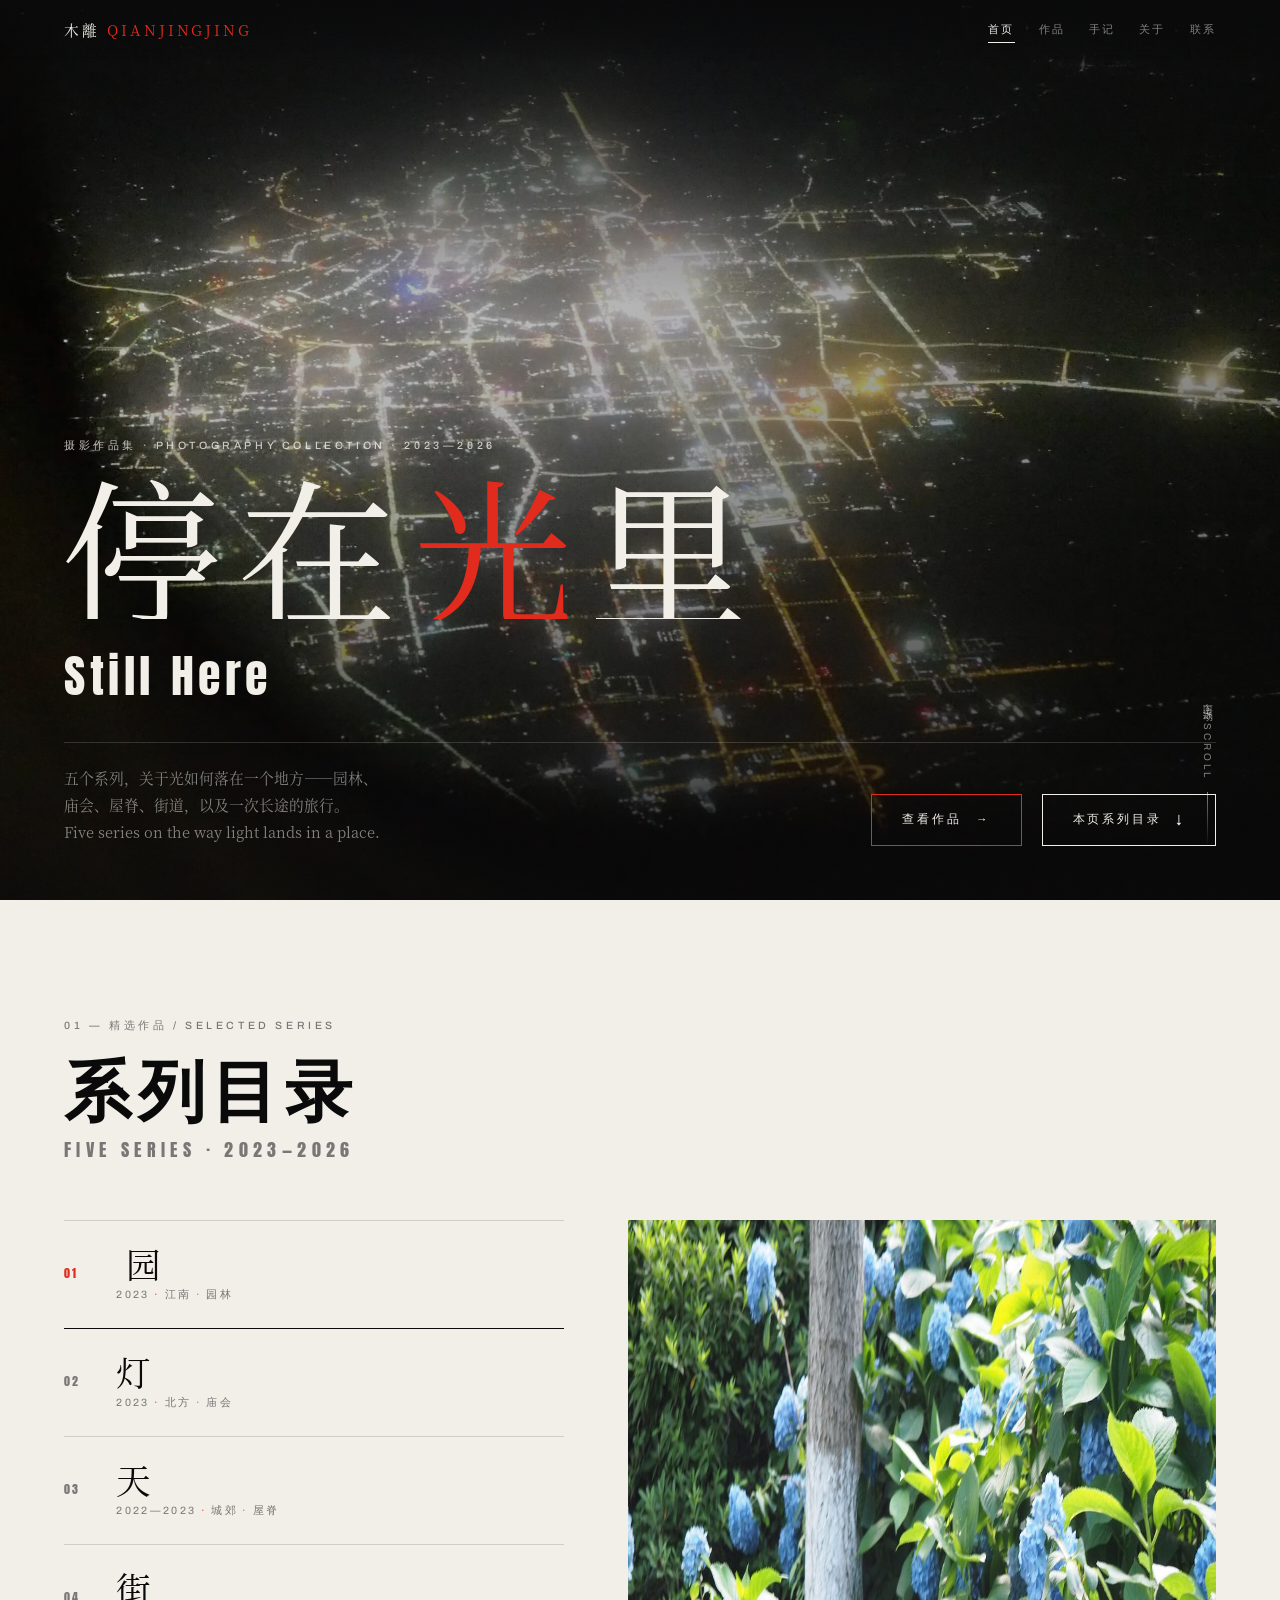
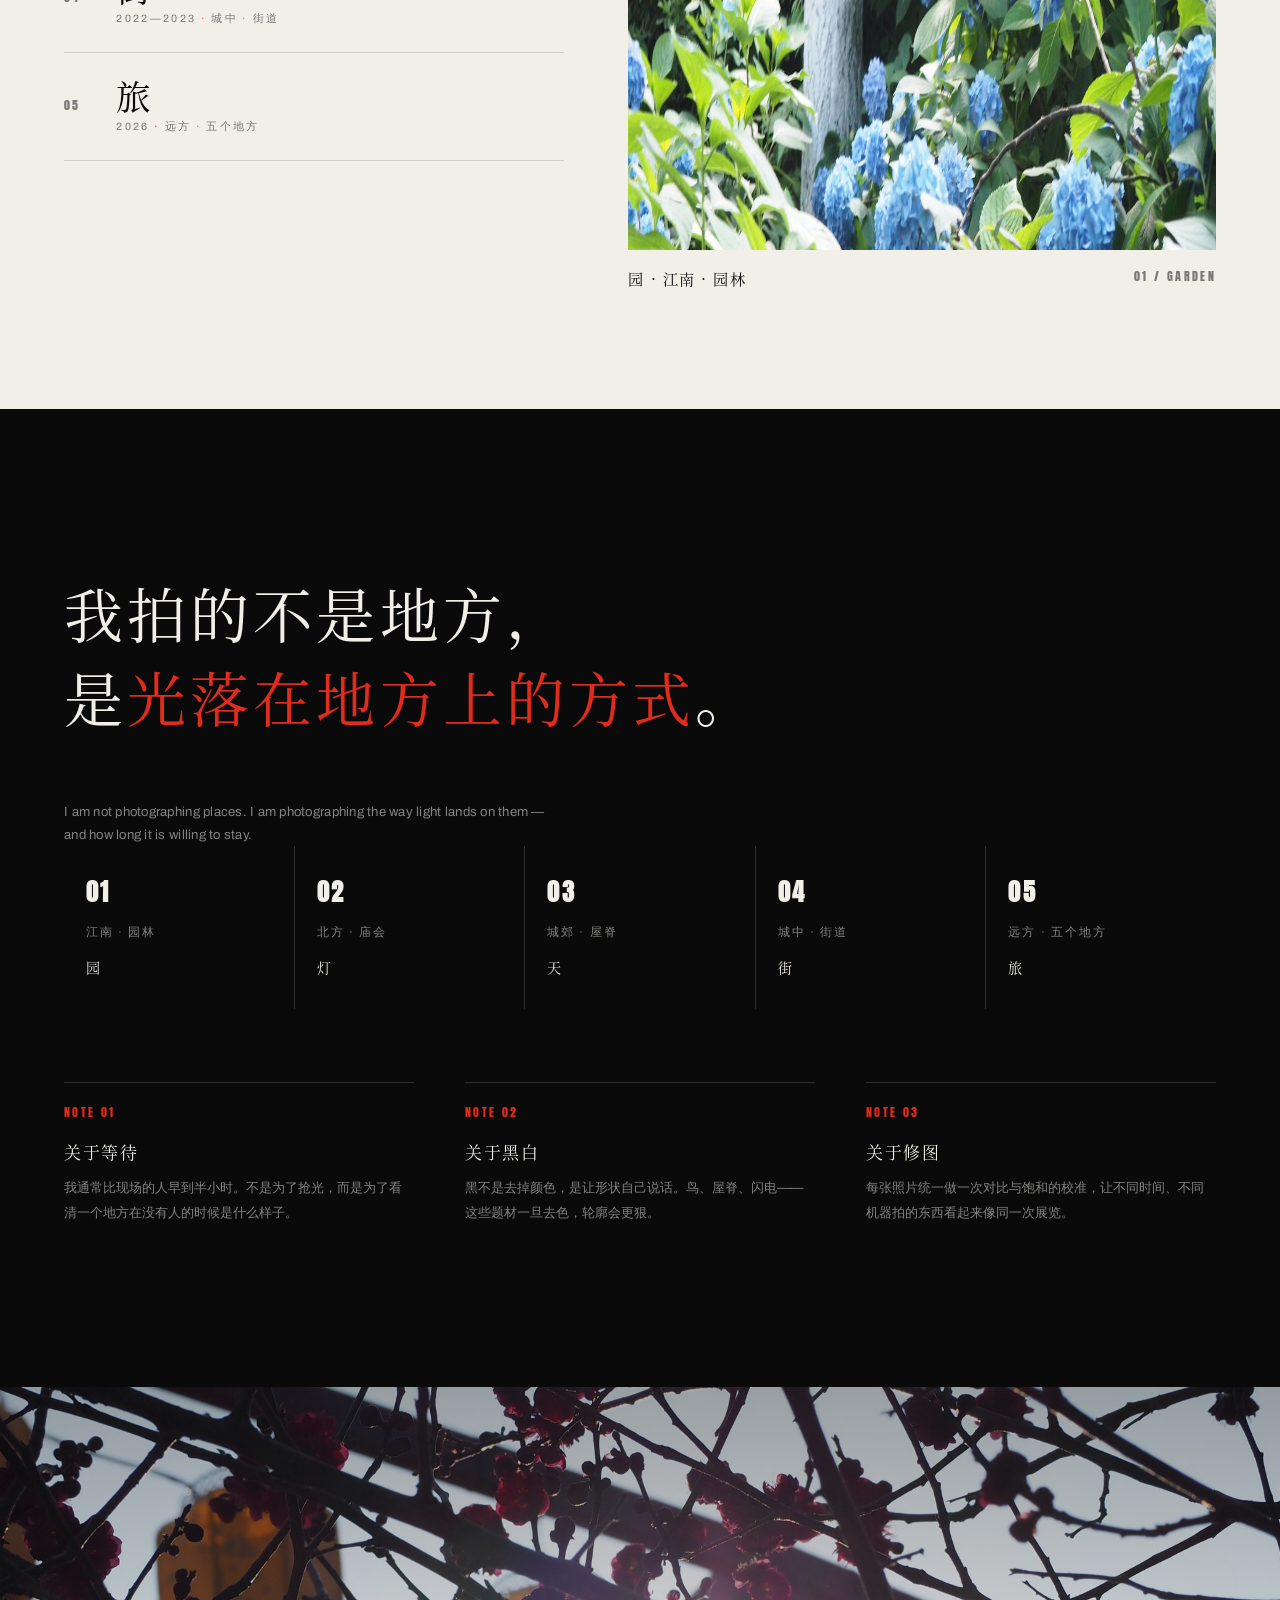
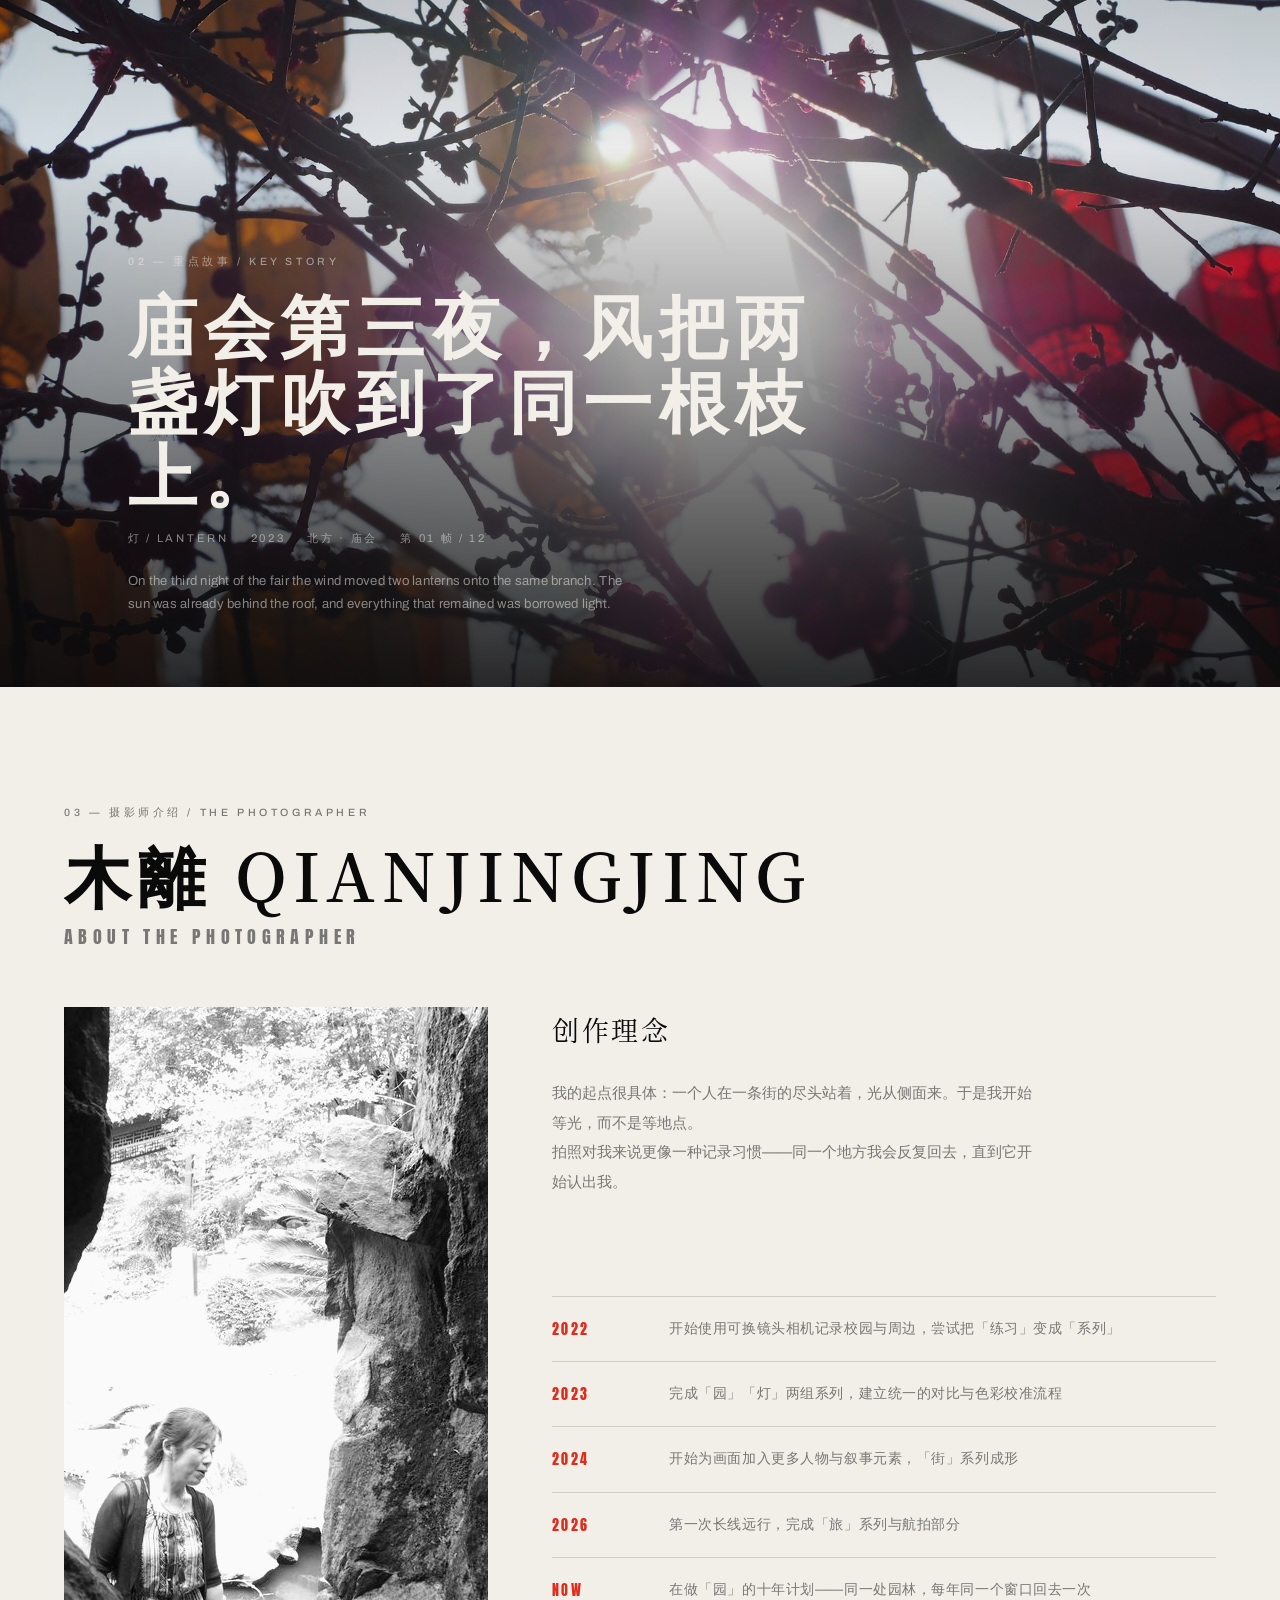
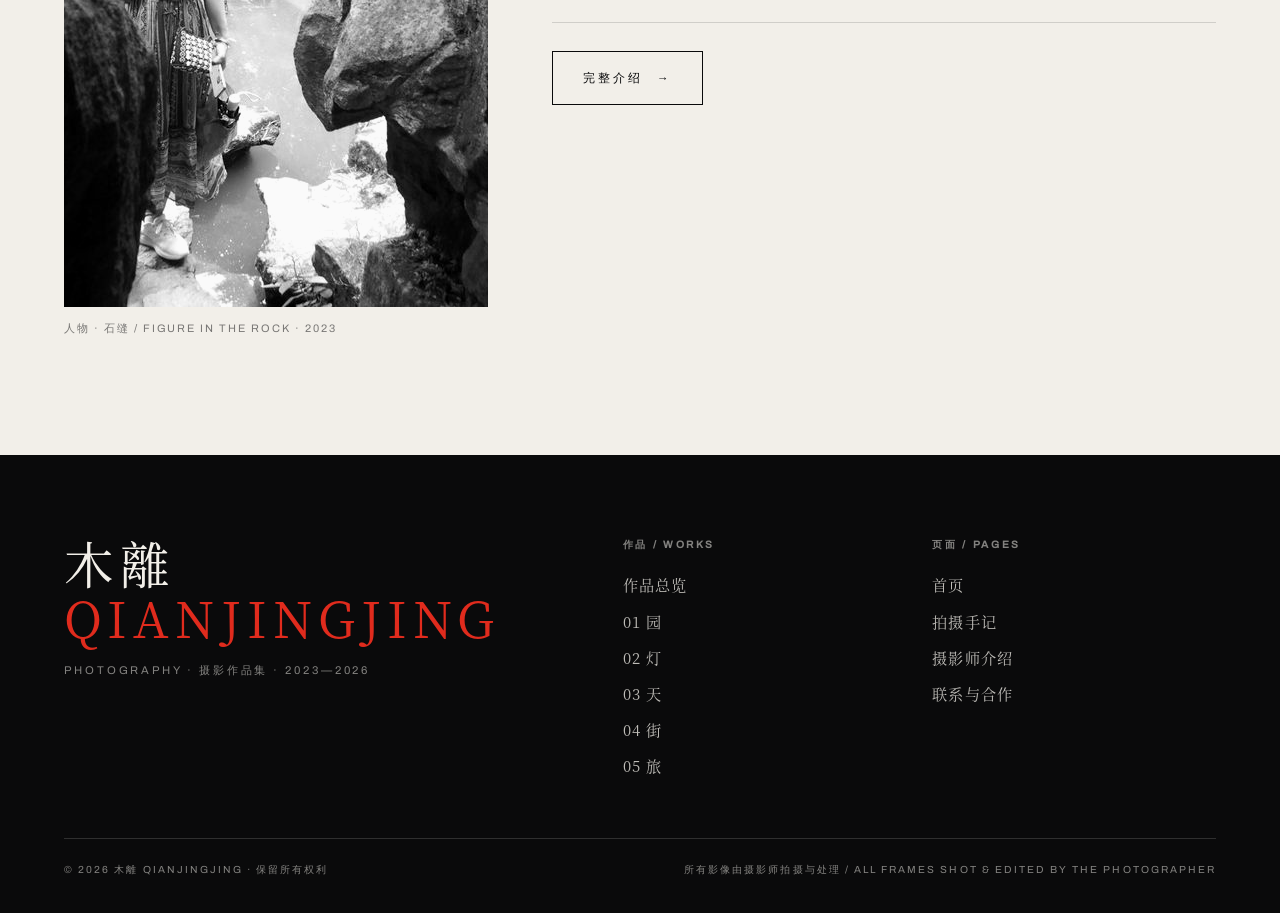
==== index.html @ 3b0a92fd "摄影作品集：五个系列 / 10 pages (Garden, Lantern, Sky, Street, Journey)" ====
<!DOCTYPE html>
<html lang="zh-CN">
<head>
<meta charset="utf-8">
<meta name="viewport" content="width=device-width, initial-scale=1">
<title>摄影作品集 — 木離 QIANJINGJING</title>
<meta name="description" content="木離 QIANJINGJING 摄影作品集：园林、庙会、屋脊、街道与一次长途的旅行，2023—2026。">
<meta name="author" content="木離 QIANJINGJING">
<meta name="theme-color" content="#0a0a0b">
<meta property="og:title" content="摄影作品集 — 木離 QIANJINGJING">
<meta property="og:description" content="木離 QIANJINGJING 摄影作品集：园林、庙会、屋脊、街道与一次长途的旅行，2023—2026。">
<meta property="og:type" content="website">
<link rel="stylesheet" href="assets/css/site.css">
    <link rel="preload" as="image" href="assets/img/cover/hero.jpg" fetchpriority="high">
    <link rel="preload" as="font" type="font/woff2" href="assets/fonts/anton-latin-400-normal.woff2" crossorigin>
</head>
<body class="page-index.html">
<div class="curtain" aria-hidden="true"><span class="curtain__mark">QIANJINGJING</span></div>
<nav class="nav" aria-label="主导航">
  <div class="nav__inner">
    <a class="nav__brand" href="index.html">木離 <b>QIANJINGJING</b></a>
    <button class="nav__toggle" aria-expanded="false" aria-label="打开菜单"><span></span><span></span><span></span></button>
    <div class="nav__links">
      <a href="index.html" aria-current="page">首页</a>
      <a href="works.html">作品</a>
      <a href="journal.html">手记</a>
      <a href="about.html">关于</a>
      <a href="contact.html">联系</a>
    </div>
  </div>
</nav>

<section class="pin">
  <div class="pin__stage">
    <div class="hero">
      <div class="hero__media"><img src="assets/img/cover/hero.jpg" alt="夜色中倒映在水面的城市灯光" width="2133" height="1600" decoding="async" fetchpriority="high"></div>
      <div class="hero__body">
        <span class="eyebrow hero__eyebrow" data-reveal="down">摄影作品集 · PHOTOGRAPHY COLLECTION · 2023—2026</span>
        <h1 class="hero__title" data-reveal="up">停在<em>光</em>里</h1>
        <p class="hero__latin" data-reveal="up">Still Here</p>
        <div class="hero__rule"></div>
        <div class="hero__foot">
          <p class="hero__statement" data-reveal="up">五个系列，关于光如何落在一个地方——园林、庙会、屋脊、街道，以及一次长途的旅行。<br>Five series on the way light lands in a place.</p>
          <div class="hero__actions" data-reveal="up">
            <a class="btn btn--accent" href="works.html"><span>查看作品</span><span class="btn__arrow">→</span></a>
            <a class="btn" href="#catalogue"><span>本页系列目录</span><span class="btn__arrow">↓</span></a>
          </div>
        </div>
      </div>
      <div class="scroll-cue">向下滚动 / SCROLL</div>
    </div>
  </div>
</section>

<section class="section on-paper" id="catalogue">
  <div class="u-wrap u-max">
    <div class="section__head" data-reveal="up">
      <span class="eyebrow section__index">01 — 精选作品 / SELECTED SERIES</span>
      <h2 class="section__title">系列目录</h2>
      <p class="section__latin">Five series · 2023—2026</p>
    </div>
    <div class="cat">
      <ol class="cat__list" role="listbox" aria-label="系列目录" data-reveal="up">
        <li><button class="cat__item is-active" data-series data-src="assets/img/garden/cover-garden.jpg" data-alt="园 A Season in the Garden" data-cap-cn="园 · 江南 · 园林" data-cap-en="GARDEN" data-cap-no="01">
          <span class="cat__num">01</span>
          <span class="cat__cn">园</span>
          <span class="cat__meta">2023 <i>·</i> 江南 · 园林</span>
        </button></li>
        <li><button class="cat__item" data-series data-src="assets/img/lantern/cover-lantern.jpg" data-alt="灯 Everything the Sun Leaves Behind" data-cap-cn="灯 · 北方 · 庙会" data-cap-en="LANTERN" data-cap-no="02">
          <span class="cat__num">02</span>
          <span class="cat__cn">灯</span>
          <span class="cat__meta">2023 <i>·</i> 北方 · 庙会</span>
        </button></li>
        <li><button class="cat__item" data-series data-src="assets/img/sky/cover-sky.jpg" data-alt="天 Birds, Weather, Concrete" data-cap-cn="天 · 城郊 · 屋脊" data-cap-en="SKY" data-cap-no="03">
          <span class="cat__num">03</span>
          <span class="cat__cn">天</span>
          <span class="cat__meta">2022—2023 <i>·</i> 城郊 · 屋脊</span>
        </button></li>
        <li><button class="cat__item" data-series data-src="assets/img/street/cover-street.jpg" data-alt="街 The City, Briefly" data-cap-cn="街 · 城中 · 街道" data-cap-en="STREET" data-cap-no="04">
          <span class="cat__num">04</span>
          <span class="cat__cn">街</span>
          <span class="cat__meta">2022—2023 <i>·</i> 城中 · 街道</span>
        </button></li>
        <li><button class="cat__item" data-series data-src="assets/img/journey/cover-journey.jpg" data-alt="旅 Eight Days, Five Places" data-cap-cn="旅 · 远方 · 五个地方" data-cap-en="JOURNEY" data-cap-no="05">
          <span class="cat__num">05</span>
          <span class="cat__cn">旅</span>
          <span class="cat__meta">2026 <i>·</i> 远方 · 五个地方</span>
        </button></li>
      </ol>
      <div class="cat__stage">
        <figure class="slot" data-slot>
          <img src="assets/img/garden/cover-garden.jpg" alt="园 · 江南园林" width="1400" height="1050" decoding="async" fetchpriority="high">
          <img src="assets/img/lantern/cover-lantern.jpg" alt="灯 · 庙会" width="1400" height="788" decoding="async">
        </figure>
        <figcaption class="cat__cap" data-cap></figcaption>
      </div>
    </div>
  </div>
</section>

<section class="section on-ink interlude">
  <div class="u-wrap u-max">
    <div class="interlude__grid">
      <p class="statement statement--wide" data-reveal="up">我拍的不是地方，<br>是<em>光落在地方上的方式</em>。</p>
      <p class="lead-en" data-reveal="up">I am not photographing places. I am photographing the way light lands on them — and how long it is willing to stay.</p>
    </div>
    <div class="locations" data-reveal="up"><div class="locations__cell"><b>01</b><span>江南 · 园林</span><em>园</em></div><div class="locations__cell"><b>02</b><span>北方 · 庙会</span><em>灯</em></div><div class="locations__cell"><b>03</b><span>城郊 · 屋脊</span><em>天</em></div><div class="locations__cell"><b>04</b><span>城中 · 街道</span><em>街</em></div><div class="locations__cell"><b>05</b><span>远方 · 五个地方</span><em>旅</em></div></div>
    <div class="notes" style="margin-top:clamp(46px,8vh,96px)">
      <div class="note" data-reveal="up">
        <span class="note__no">NOTE 01</span>
        <h4>关于等待</h4>
        <p>我通常比现场的人早到半小时。不是为了抢光，而是为了看清一个地方在没有人的时候是什么样子。</p>
      </div>
      <div class="note" data-reveal="up">
        <span class="note__no">NOTE 02</span>
        <h4>关于黑白</h4>
        <p>黑不是去掉颜色，是让形状自己说话。鸟、屋脊、闪电——这些题材一旦去色，轮廓会更狠。</p>
      </div>
      <div class="note" data-reveal="up">
        <span class="note__no">NOTE 03</span>
        <h4>关于修图</h4>
        <p>每张照片统一做一次对比与饱和的校准，让不同时间、不同机器拍的东西看起来像同一次展览。</p>
      </div>
    </div>
  </div>
</section>

<section class="story">
  <div class="story__media"><img src="assets/img/cover/story.jpg" alt="逆光中的红色灯笼与树枝" width="2600" height="1462" decoding="async" fetchpriority="high"></div>
  <div class="story__body">
    <div class="u-wrap u-max">
      <span class="eyebrow" data-reveal="up">02 — 重点故事 / KEY STORY</span>
      <h2 class="story__title" data-reveal="up" style="margin-top:14px">庙会第三夜，风把两盏灯吹到了同一根枝上。</h2>
      <div class="story__meta" data-reveal="up">
        <span>灯 / LANTERN</span><span>2023</span><span>北方 · 庙会</span><span>第 01 帧 / 12</span>
      </div>
      <p class="lead-en" data-reveal="up" style="margin-top:22px">On the third night of the fair the wind moved two lanterns onto the same branch. The sun was already behind the roof, and everything that remained was borrowed light.</p>
    </div>
  </div>
</section>

<section class="section on-paper" id="about">
  <div class="u-wrap u-max">
    <div class="section__head" data-reveal="up">
      <span class="eyebrow section__index">03 — 摄影师介绍 / THE PHOTOGRAPHER</span>
      <h2 class="section__title">木離 QIANJINGJING</h2>
      <p class="section__latin">About the photographer</p>
    </div>
    <div class="profile">
      <figure class="profile__portrait" data-reveal="up">
        <img src="assets/img/cover/portrait.jpg" alt="石缝中的人物" width="1200" height="900" decoding="async" fetchpriority="high">
        <figcaption>人物 · 石缝 / FIGURE IN THE ROCK · 2023</figcaption>
      </figure>
      <div class="profile__text">
        <h3 data-reveal="up">创作理念</h3>
        <p data-reveal="up">我的起点很具体：一个人在一条街的尽头站着，光从侧面来。于是我开始等光，而不是等地点。<br>拍照对我来说更像一种记录习惯——同一个地方我会反复回去，直到它开始认出我。</p>
        <h3 data-reveal="up">经历</h3>
        <div class="cv" data-reveal="up">
          <div class="cv__row"><b>2022</b><span>开始使用可换镜头相机记录校园与周边，尝试把「练习」变成「系列」</span></div>
          <div class="cv__row"><b>2023</b><span>完成「园」「灯」两组系列，建立统一的对比与色彩校准流程</span></div>
          <div class="cv__row"><b>2024</b><span>开始为画面加入更多人物与叙事元素，「街」系列成形</span></div>
          <div class="cv__row"><b>2026</b><span>第一次长线远行，完成「旅」系列与航拍部分</span></div>
          <div class="cv__row"><b>NOW</b><span>在做「园」的十年计划——同一处园林，每年同一个窗口回去一次</span></div>
        </div>
        <p data-reveal="up" style="margin-top:28px"><a class="btn btn--ink" href="about.html"><span>完整介绍</span><span class="btn__arrow">→</span></a></p>
      </div>
    </div>
  </div>
</section>
<footer class="foot">
  <div class="u-wrap">
    <div class="foot__top">
      <div>
        <p class="foot__name">木離 <b>QIANJINGJING</b></p>
        <p class="foot__role">Photography · 摄影作品集 · 2023—2026</p>
      </div>
      <div class="foot__cols">
        <div class="foot__col">
          <b>作品 / Works</b>
          <a href="works.html">作品总览</a>
          <a href="series-garden.html">01 园</a>
          <a href="series-lantern.html">02 灯</a>
          <a href="series-sky.html">03 天</a>
          <a href="series-street.html">04 街</a>
          <a href="series-journey.html">05 旅</a>
        </div>
        <div class="foot__col">
          <b>页面 / Pages</b>
          <a href="index.html">首页</a>
          <a href="journal.html">拍摄手记</a>
          <a href="about.html">摄影师介绍</a>
          <a href="contact.html">联系与合作</a>
        </div>
      </div>
    </div>
    <div class="foot__bottom">
      <span>© <span data-year>2026</span> 木離 QIANJINGJING · 保留所有权利</span>
      <span>所有影像由摄影师拍摄与处理 / All frames shot &amp; edited by the photographer</span>
    </div>
  </div>
</footer>
<script src="assets/js/site.js"></script>
</body>
</html>
---- assets/css/site.css ----
@charset "utf-8";
/* ==========================================================================
   木離 QIANJINGJING — 摄影作品集
   Avant-garde editorial system: ink / bone / vermillion.
   Motion vocabulary: push-up cover, vertical curtain wipe, clip reveals.
   No opacity fades, no 3D flips.
   ========================================================================== */

/* ---------- 1. Self-hosted type (all relative, no CDN) ---------- */
@font-face {
  font-family: "Anton";
  src: url("../fonts/anton-latin-400-normal.woff2") format("woff2");
  font-weight: 400; font-style: normal; font-display: swap;
}
@font-face {
  font-family: "Archivo";
  src: url("../fonts/archivo-latin-400-normal.woff2") format("woff2");
  font-weight: 400; font-style: normal; font-display: swap;
}
@font-face {
  font-family: "Archivo";
  src: url("../fonts/archivo-latin-500-normal.woff2") format("woff2");
  font-weight: 500; font-style: normal; font-display: swap;
}
@font-face {
  font-family: "NotoSerifSC";
  src: url("../fonts/noto-serif-sc-chinese-simplified-400-normal.woff2") format("woff2");
  font-weight: 400; font-style: normal; font-display: swap;
  unicode-range: U+4E00-9FFF, U+3000-303F, U+FF00-FFEF, U+2000-206F, U+2E80-2EFF;
}
@font-face {
  font-family: "NotoSerifSC";
  src: url("../fonts/noto-serif-sc-latin-400-normal.woff2") format("woff2");
  font-weight: 400; font-style: normal; font-display: swap;
}
@font-face {
  font-family: "NotoSerifSC";
  src: url("../fonts/noto-serif-sc-latin-600-normal.woff2") format("woff2");
  font-weight: 600; font-style: normal; font-display: swap;
}

/* ---------- 2. Tokens ---------- */
:root {
  --ink:      #0a0a0b;
  --ink-2:    #121215;
  --ink-3:    #1c1c20;
  --paper:    #f2efe9;
  --paper-2:  #e7e2d8;
  --accent:   #e02b1d;
  --dim:      rgba(242, 239, 233, 0.52);
  --dim-ink:  rgba(10, 10, 11, 0.52);
  --muted-text: var(--dim);
  --rule:     rgba(242, 239, 233, 0.16);
  --rule-ink: rgba(10, 10, 11, 0.14);

  --display: "Anton", "NotoSerifSC", "Songti SC", "SimSun", serif;
  --serif:   "NotoSerifSC", "Songti SC", "SimSun", serif;
  --sans:    "Archivo", -apple-system, "Segoe UI", "PingFang SC",
             "Hiragino Sans GB", "Microsoft YaHei", sans-serif;

  --gut: clamp(20px, 5vw, 72px);
  --ease: cubic-bezier(0.19, 1, 0.22, 1);
  --wipe: cubic-bezier(0.76, 0, 0.24, 1);
}

/* ---------- 3. Reset ---------- */
*, *::before, *::after { box-sizing: border-box; }
html { -webkit-text-size-adjust: 100%; scroll-behavior: smooth; }
body {
  margin: 0;
  background: var(--ink);
  color: var(--paper);
  font-family: var(--sans);
  font-size: clamp(15px, 1.05vw, 17px);
  line-height: 1.72;
  -webkit-font-smoothing: antialiased;
  overflow-x: hidden;
}
img { display: block; max-width: 100%; }
a { color: inherit; text-decoration: none; }
button { font: inherit; color: inherit; background: none; border: 0; cursor: pointer; }
h1, h2, h3, h4, p, figure, blockquote, ol, ul { margin: 0; }
ol, ul { list-style: none; padding: 0; }
::selection { background: var(--accent); color: var(--paper); }

:focus-visible {
  outline: 2px solid var(--accent);
  outline-offset: 3px;
}

.u-sr {
  position: absolute; width: 1px; height: 1px; overflow: hidden;
  clip: rect(0 0 0 0); white-space: nowrap;
}
.u-wrap { padding-inline: var(--gut); }
.u-max  { max-width: 1680px; margin-inline: auto; }

/* ---------- 4. Type scale ---------- */
.eyebrow {
  display: block;
  font-family: var(--sans);
  font-size: 0.66rem;
  font-weight: 500;
  letter-spacing: 0.34em;
  text-transform: uppercase;
  color: var(--dim);
}
.on-paper .eyebrow { color: var(--dim-ink); }

.disp {
  font-family: var(--display);
  font-weight: 400;
  line-height: 0.86;
  letter-spacing: 0.012em;
  text-transform: uppercase;
}
.cn-display {
  font-family: var(--serif);
  font-weight: 400;
  line-height: 0.94;
  letter-spacing: 0.06em;
}
.cn-display.is-thin { letter-spacing: 0.22em; }

.lead-cn {
  font-family: var(--serif);
  font-size: clamp(1.05rem, 1.55vw, 1.42rem);
  line-height: 1.92;
  letter-spacing: 0.04em;
}
.lead-en {
  font-family: var(--sans);
  font-size: 0.82rem;
  line-height: 1.72;
  letter-spacing: 0.02em;
  color: var(--dim);
  max-width: 62ch;
}
.on-paper .lead-en { color: var(--dim-ink); }

.num {
  font-family: var(--display);
  font-size: 0.78rem;
  letter-spacing: 0.16em;
  color: var(--accent);
}

/* ---------- 5. Fixed navigation ---------- */
.nav {
  position: fixed;
  inset: 0 0 auto 0;
  z-index: 90;
  display: flex;
  align-items: center;
  justify-content: space-between;
  gap: 24px;
  height: 60px;
  padding-inline: var(--gut);
  font-size: 0.68rem;
  letter-spacing: 0.2em;
  text-transform: uppercase;
  transition: background 0.45s var(--ease), border-color 0.45s var(--ease), height 0.45s var(--ease);
  border-bottom: 1px solid transparent;
}
.nav::before {
  content: "";
  position: absolute;
  inset: 0;
  background: linear-gradient(180deg, rgba(10,10,11,.72), rgba(10,10,11,0));
  pointer-events: none;
  transition: opacity 0.45s var(--ease);
  opacity: 1;
}
.nav.is-stuck {
  background: rgba(10, 10, 11, 0.92);
  backdrop-filter: blur(14px);
  -webkit-backdrop-filter: blur(14px);
  border-bottom-color: var(--rule);
  height: 54px;
}
.nav.is-stuck::before { opacity: 0; }
.nav__inner { position: relative; display: flex; align-items: center; gap: 28px; width: 100%; }
.nav__brand {
  font-family: var(--serif);
  font-size: 0.92rem;
  letter-spacing: 0.2em;
  text-transform: none;
  white-space: nowrap;
}
.nav__brand b { font-weight: 400; color: var(--accent); }
.nav__links { display: flex; gap: 24px; margin-left: auto; }
.nav__links a {
  position: relative;
  padding-block: 4px;
  color: var(--dim);
  transition: color 0.3s var(--ease);
}
.nav__links a::after {
  content: "";
  position: absolute;
  left: 0; bottom: 0;
  width: 100%; height: 1px;
  background: currentColor;
  transform: scaleX(0);
  transform-origin: 100% 50%;
  transition: transform 0.5s var(--ease);
}
.nav__links a:hover { color: var(--paper); }
.nav__links a:hover::after,
.nav__links a[aria-current="page"]::after { transform: scaleX(1); transform-origin: 0 50%; }
.nav__links a[aria-current="page"] { color: var(--paper); }
.nav__toggle { display: none; }

@media (max-width: 900px) {
  .nav__toggle {
    display: block;
    margin-left: auto;
    padding: 8px 0 8px 16px;
    color: var(--paper);
  }
  .nav__toggle span {
    display: block;
    width: 22px; height: 1px;
    background: currentColor;
    transition: transform 0.4s var(--ease), opacity 0.3s var(--ease);
  }
  .nav__toggle span + span { margin-top: 5px; }
  .nav__toggle[aria-expanded="true"] span:nth-child(1) { transform: translateY(3px) rotate(45deg); }
  .nav__toggle[aria-expanded="true"] span:nth-child(2) { opacity: 0; }
  .nav__toggle[aria-expanded="true"] span:nth-child(3) { transform: translateY(-3px) rotate(-45deg); }
  .nav__links {
    position: fixed;
    inset: 60px 0 auto 0;
    flex-direction: column;
    gap: 0;
    padding: 18px var(--gut) 30px;
    background: rgba(10, 10, 11, 0.97);
    border-bottom: 1px solid var(--rule);
    transform: translateY(-102%);
    transition: transform 0.5s var(--ease);
  }
  .nav__links.is-open { transform: translateY(0); }
  .nav__links a {
    font-size: 0.9rem;
    padding-block: 13px;
    border-bottom: 1px solid var(--rule);
    color: var(--paper);
  }
}

/* ---------- 6. Page curtain (vertical wipe between pages) ---------- */
.curtain {
  position: fixed;
  inset: 0;
  z-index: 200;
  background: var(--ink);
  transform: scaleY(1);
  transform-origin: 50% 0%;
  pointer-events: none;
}
.curtain.is-open {
  transform: scaleY(0);
  transform-origin: 50% 0%;
  transition: transform 0.85s var(--wipe) 0.06s;
}
.curtain.is-closed {
  transform: scaleY(1);
  transform-origin: 50% 100%;
  transition: transform 0.62s var(--wipe);
}
.curtain__mark {
  position: absolute;
  left: 50%; top: 50%;
  transform: translate(-50%, -50%);
  font-family: var(--display);
  font-size: 0.8rem;
  letter-spacing: 0.4em;
  color: var(--dim);
}

/* ---------- 7. Hero (pinned, pushed over by the next section) ---------- */
.pin { position: relative; height: 200vh; margin-bottom: -100vh; }
.pin__stage {
  position: sticky;
  top: 0;
  height: 100vh;
  overflow: hidden;
}
/* the section that follows the pin must paint over the pinned hero */
.pin + .section,
.pin + .story { position: relative; z-index: 5; }
.hero {
  position: relative;
  height: 100%;
  display: flex;
  flex-direction: column;
  justify-content: flex-end;
}
.hero__media { position: absolute; inset: 0; z-index: 0; }
.hero__media img {
  width: 100%; height: 100%;
  object-fit: cover;
  filter: saturate(0.9) contrast(1.04);
}
.hero__media::after {
  content: "";
  position: absolute;
  inset: 0;
  background:
    linear-gradient(180deg, rgba(10,10,11,.72) 0%, rgba(10,10,11,.12) 34%, rgba(10,10,11,.78) 100%),
    radial-gradient(120% 90% at 20% 60%, rgba(10,10,11,0) 0%, rgba(10,10,11,.55) 100%);
}
.hero__body {
  position: relative;
  z-index: 2;
  padding: 0 var(--gut) clamp(30px, 6vh, 68px);
  width: 100%;
  max-width: 1680px;
  margin-inline: auto;
}
.hero__eyebrow { margin-bottom: clamp(12px, 2.2vh, 26px); color: rgba(242,239,233,.78); text-shadow: 0 1px 14px rgba(10,10,11,.9); }
.hero__title {
  font-family: var(--serif);
  font-weight: 400;
  font-size: clamp(3.1rem, 12.5vw, 11.5rem);
  line-height: 0.9;
  letter-spacing: 0.1em;
  margin-left: -0.02em;
}
.hero__title em {
  font-style: normal;
  color: var(--accent);
}
.hero__latin {
  font-family: var(--display);
  font-size: clamp(1.05rem, 3.6vw, 2.9rem);
  letter-spacing: 0.1em;
  color: var(--paper);
  margin-top: clamp(10px, 1.8vh, 22px);
}
.hero__rule {
  height: 1px;
  background: var(--rule);
  margin: clamp(18px, 3vh, 34px) 0 clamp(14px, 2.4vh, 26px);
}
.hero__foot {
  display: flex;
  align-items: flex-end;
  justify-content: space-between;
  gap: 28px;
  flex-wrap: wrap;
}
.hero__statement {
  font-family: var(--serif);
  font-size: clamp(0.92rem, 1.15vw, 1.05rem);
  line-height: 1.85;
  color: var(--dim);
  max-width: 40ch;
}
.hero__actions { display: flex; align-items: center; gap: 20px; flex-wrap: wrap; }

.btn {
  display: inline-flex;
  align-items: center;
  gap: 14px;
  padding: 15px 30px;
  border: 1px solid var(--paper);
  background: transparent;
  font-family: var(--sans);
  font-size: 0.72rem;
  font-weight: 500;
  letter-spacing: 0.26em;
  text-transform: uppercase;
  position: relative;
  overflow: hidden;
  transition: color 0.45s var(--ease), border-color 0.45s var(--ease);
}
.btn span { position: relative; z-index: 1; }
.btn::before {
  content: "";
  position: absolute;
  inset: 0;
  background: var(--paper);
  transform: scaleY(0);
  transform-origin: 50% 100%;
  transition: transform 0.5s var(--wipe);
  z-index: 0;
}
.btn:hover { color: var(--ink); border-color: var(--paper); }
.btn:hover::before { transform: scaleY(1); }
.btn--accent { border-color: var(--accent); color: var(--paper); }
.btn--accent::before { background: var(--accent); }
.btn--accent:hover { color: var(--paper); }
.btn--ink { border-color: var(--ink); color: var(--ink); }
.btn--ink::before { background: var(--ink); }
.btn--ink:hover { color: var(--paper); }

.btn__arrow { transition: transform 0.5s var(--ease); }
.btn:hover .btn__arrow { transform: translateX(6px); }

.scroll-cue {
  position: absolute;
  right: var(--gut);
  bottom: clamp(30px, 6vh, 68px);
  z-index: 3;
  display: flex;
  align-items: center;
  gap: 12px;
  writing-mode: vertical-rl;
  font-size: 0.62rem;
  letter-spacing: 0.3em;
  text-transform: uppercase;
  color: var(--dim);
}
.scroll-cue::after {
  content: "";
  width: 1px; height: 54px;
  background: linear-gradient(180deg, var(--dim), transparent);
}

/* ---------- 8. Section shells ---------- */
.section { position: relative; padding-block: clamp(80px, 13vh, 170px); }
.on-paper { background: var(--paper); color: var(--ink); --muted-text: var(--dim-ink); }
.on-paper-2 { background: var(--paper-2); color: var(--ink); --muted-text: var(--dim-ink); }
.on-ink { background: var(--ink); color: var(--paper); }
.on-ink-2 { background: var(--ink-2); color: var(--paper); }

.section__head {
  display: grid;
  grid-template-columns: minmax(0, 1fr);
  gap: 14px;
  margin-bottom: clamp(38px, 6vh, 74px);
}
.section__index { margin-bottom: 4px; }
.section__title {
  font-family: var(--serif);
  font-size: clamp(1.9rem, 5.2vw, 4.4rem);
  line-height: 1.02;
  letter-spacing: 0.1em;
}
.section__latin {
  font-family: var(--display);
  font-size: clamp(0.8rem, 1.5vw, 1.12rem);
  letter-spacing: 0.3em;
  color: var(--dim);
  text-transform: uppercase;
}
.on-paper .section__latin { color: var(--dim-ink); }

.hr { height: 1px; background: var(--rule); border: 0; }
.on-paper .hr { background: var(--rule-ink); }

/* ---------- 9. Series catalogue (text-led, one image at a time) ---------- */
.cat { display: grid; grid-template-columns: minmax(0, 0.92fr) minmax(0, 1.08fr); gap: clamp(28px, 5vw, 88px); align-items: start; }
.cat__list { border-top: 1px solid var(--rule-ink); }
.cat__item {
  display: grid;
  grid-template-columns: 2.4rem minmax(0, 1fr);
  align-items: baseline;
  gap: 4px 14px;
  width: 100%;
  text-align: left;
  padding: clamp(16px, 2.6vh, 28px) 0;
  border-bottom: 1px solid var(--rule-ink);
  position: relative;
  transition: color 0.4s var(--ease);
}
.cat__item::after {
  content: "";
  position: absolute;
  left: 0; bottom: -1px;
  width: 100%; height: 1px;
  background: var(--ink);
  transform: scaleX(0);
  transform-origin: 0 50%;
  transition: transform 0.55s var(--ease);
}
.cat__item:hover::after,
.cat__item.is-active::after { transform: scaleX(1); }
.cat__num {
  grid-row: 1 / span 2;
  font-family: var(--display);
  font-size: 0.76rem;
  letter-spacing: 0.14em;
  color: var(--dim-ink);
  transition: color 0.4s var(--ease);
}
.cat__item.is-active .cat__num,
.cat__item:hover .cat__num { color: var(--accent); }
.cat__cn {
  font-family: var(--serif);
  font-size: clamp(1.45rem, 2.7vw, 2.35rem);
  letter-spacing: 0.14em;
  line-height: 1.1;
  transition: transform 0.55s var(--ease);
  transform-origin: 0 50%;
}
.cat__item.is-active .cat__cn { transform: translateX(10px); }
.cat__meta {
  grid-column: 2;
  font-size: 0.66rem;
  letter-spacing: 0.22em;
  text-transform: uppercase;
  color: var(--dim-ink);
}
.cat__meta i { font-style: normal; color: var(--accent); }

.cat__stage { position: sticky; top: 92px; }
.slot {
  position: relative;
  overflow: hidden;
  width: 100%;
  height: min(70vh, 720px);
  background: var(--ink-2);
}
.slot__img {
  position: absolute;
  inset: 0;
  width: 100%; height: 100%;
  object-fit: cover;
  z-index: 0;
  will-change: transform;
}
.slot__img.is-active { z-index: 1; }
.slot__img.is-incoming {
  transform: scaleY(0);
  transform-origin: 50% 100%;
  z-index: 1;
  transition: transform 0.92s var(--wipe);
}
.slot__img.is-outgoing {
  transform: scaleY(0);
  transform-origin: 50% 0%;
  z-index: 2;
  transition: transform 0.92s var(--wipe);
}
.cat__cap {
  display: grid;
  grid-template-columns: minmax(0, 1fr) auto;
  gap: 8px 20px;
  padding-top: 16px;
  font-size: 0.74rem;
  letter-spacing: 0.06em;
  color: var(--dim-ink);
}
.cat__cap b { font-family: var(--serif); font-weight: 400; font-size: 0.95rem; letter-spacing: 0.1em; color: var(--ink); }
.cat__cap span:last-child { font-family: var(--display); letter-spacing: 0.2em; }

@media (max-width: 900px) {
  .cat { grid-template-columns: minmax(0, 1fr); }
  .cat__stage { position: static; }
  .slot { height: min(58vh, 480px); }
}

/* ---------- 10. Text interlude (breathing room) ---------- */
.interlude { padding-block: clamp(100px, 18vh, 240px); }
.interlude__grid {
  display: grid;
  grid-template-columns: minmax(0, 1fr);
  gap: clamp(40px, 7vh, 96px);
}
.statement {
  font-family: var(--serif);
  font-size: clamp(1.5rem, 4.6vw, 3.9rem);
  line-height: 1.42;
  letter-spacing: 0.07em;
  max-width: 20ch;
}
.statement em { font-style: normal; color: var(--accent); }
.statement--wide { max-width: 26ch; }

.locations { display: grid; grid-template-columns: repeat(auto-fit, minmax(190px, 1fr)); gap: 1px; background: var(--rule); }
.locations__cell { background: var(--ink); padding: 26px 22px 30px; }
.locations__cell b { display: block; font-family: var(--display); font-size: 1.5rem; letter-spacing: 0.1em; margin-bottom: 10px; }
.locations__cell span { display: block; font-size: 0.72rem; letter-spacing: 0.18em; color: var(--dim); }
.locations__cell em { display: block; font-style: normal; font-family: var(--serif); font-size: 0.88rem; letter-spacing: 0.1em; margin-top: 12px; color: var(--paper); }

.notes { display: grid; grid-template-columns: repeat(auto-fit, minmax(250px, 1fr)); gap: clamp(26px, 4vw, 60px); }
.note { border-top: 1px solid var(--rule); padding-top: 20px; }
.note__no { font-family: var(--display); font-size: 0.72rem; letter-spacing: 0.2em; color: var(--accent); display: block; margin-bottom: 14px; }
.note h4 { font-family: var(--serif); font-weight: 400; font-size: 1.06rem; letter-spacing: 0.1em; margin-bottom: 10px; }
.note p { font-size: 0.84rem; line-height: 1.85; color: var(--dim); }

/* ---------- 11. Full-bleed story (one climax only) ---------- */
.story { position: relative; min-height: 100vh; display: flex; align-items: flex-end; overflow: hidden; }
.story__media { position: absolute; inset: 0; }
.story__media img { width: 100%; height: 100%; object-fit: cover; }
.story__media::after {
  content: "";
  position: absolute; inset: 0;
  background: linear-gradient(180deg, rgba(10,10,11,.35) 0%, rgba(10,10,11,.08) 40%, rgba(10,10,11,.88) 100%);
}
.story__body { position: relative; z-index: 2; width: 100%; padding: 0 var(--gut) clamp(40px, 8vh, 96px); }
.story__title {
  font-family: var(--serif);
  font-size: clamp(1.8rem, 5.4vw, 4.6rem);
  line-height: 1.08;
  letter-spacing: 0.1em;
  max-width: 18ch;
}
.story__meta {
  display: flex;
  gap: 22px;
  flex-wrap: wrap;
  margin-top: 20px;
  font-size: 0.7rem;
  letter-spacing: 0.24em;
  text-transform: uppercase;
  color: var(--dim);
}

/* ---------- 12. Plates (series pages) ---------- */
.plate {
  margin-block: clamp(70px, 13vh, 170px);
}
.plate__frame {
  position: relative;
  overflow: hidden;
  background: var(--ink-2);
}
.plate__frame img { width: 100%; height: 100%; object-fit: cover; }
.plate__frame--wide { aspect-ratio: 16 / 9; }
.plate__frame--tall { aspect-ratio: 4 / 5; }
.plate__frame--square { aspect-ratio: 1 / 1; }
.plate__frame--std { aspect-ratio: 3 / 2; }
.plate__cap {
  display: flex;
  align-items: baseline;
  justify-content: space-between;
  gap: 20px;
  margin-top: 14px;
  padding-top: 12px;
  border-top: 1px solid var(--rule);
  font-size: 0.72rem;
  letter-spacing: 0.12em;
  color: var(--dim);
}
.plate__cap b { font-family: var(--serif); font-weight: 400; font-size: 0.95rem; letter-spacing: 0.12em; color: var(--paper); }
.on-paper .plate__cap { border-top-color: var(--rule-ink); color: var(--dim-ink); }
.on-paper .plate__cap b { color: var(--ink); }

.plate--offset { padding-left: clamp(0px, 12vw, 190px); }
.plate--offset-left { padding-right: clamp(0px, 12vw, 190px); }

.duo { display: grid; grid-template-columns: repeat(2, minmax(0, 1fr)); gap: clamp(16px, 2.4vw, 34px); }
@media (max-width: 760px) { .duo { grid-template-columns: minmax(0, 1fr); } }

.quote {
  font-family: var(--serif);
  font-size: clamp(1.15rem, 2.5vw, 2.05rem);
  line-height: 1.62;
  letter-spacing: 0.05em;
  max-width: 24ch;
  margin-block: clamp(50px, 9vh, 110px);
}

/* ---------- 13. Photographer profile (two columns) ---------- */
.profile { display: grid; grid-template-columns: minmax(0, 0.78fr) minmax(0, 1.22fr); gap: clamp(28px, 5vw, 80px); align-items: start; }
.profile__portrait { position: sticky; top: 92px; }
.profile__portrait img { width: 100%; aspect-ratio: 4 / 5; object-fit: cover; filter: grayscale(1) contrast(1.06) brightness(0.98); }
.profile__portrait figcaption { margin-top: 12px; font-size: 0.68rem; letter-spacing: 0.18em; color: var(--dim-ink); }
.profile__text > * + * { margin-top: 26px; }
.profile__text h3 {
  font-family: var(--serif);
  font-weight: 400;
  font-size: clamp(1.2rem, 2.1vw, 1.7rem);
  letter-spacing: 0.1em;
}
.profile__text p { font-size: 0.95rem; line-height: 1.95; color: var(--dim-ink); max-width: 54ch; }

.cv { display: grid; gap: 0; border-top: 1px solid var(--rule-ink); }
.cv__row {
  display: grid;
  grid-template-columns: 6.2rem minmax(0, 1fr);
  gap: 18px;
  padding: 20px 0;
  border-bottom: 1px solid var(--rule-ink);
  font-size: 0.88rem;
}
.cv__row b { font-family: var(--display); font-weight: 400; letter-spacing: 0.16em; color: var(--accent); }
.cv__row span { color: var(--dim-ink); letter-spacing: 0.04em; }

@media (max-width: 900px) {
  .profile { grid-template-columns: minmax(0, 1fr); }
  .profile__portrait { position: static; max-width: 420px; }
}

/* ---------- 14. Journal ---------- */
.journal__list { display: grid; gap: clamp(40px, 7vh, 92px); }
.entry { display: grid; grid-template-columns: minmax(0, 0.3fr) minmax(0, 0.7fr); gap: clamp(22px, 4vw, 64px); align-items: start; }
.entry__side { border-top: 1px solid var(--rule-ink); padding-top: 16px; }
.entry__side b { display: block; font-family: var(--display); font-size: 1.5rem; letter-spacing: 0.12em; margin-bottom: 8px; }
.entry__side span { display: block; font-size: 0.68rem; letter-spacing: 0.2em; text-transform: uppercase; color: var(--dim-ink); }
.entry__body h3 { font-family: var(--serif); font-weight: 400; font-size: clamp(1.15rem, 2.2vw, 1.65rem); letter-spacing: 0.09em; margin-bottom: 14px; }
.entry__body p { font-size: 0.93rem; line-height: 1.95; color: var(--dim-ink); max-width: 56ch; }
.entry__body p + p { margin-top: 16px; }
.entry__body img { margin-top: 24px; width: 100%; }
.entry__body figcaption { margin-top: 10px; font-size: 0.68rem; letter-spacing: 0.16em; color: var(--dim-ink); }
@media (max-width: 800px) { .entry { grid-template-columns: minmax(0, 1fr); } }

/* ---------- 15. Works index ---------- */
.works { display: grid; gap: clamp(48px, 8vh, 120px); }
.work { display: grid; grid-template-columns: minmax(0, 0.42fr) minmax(0, 0.58fr); gap: clamp(24px, 4.5vw, 70px); align-items: center; }
.work:nth-child(even) .work__media { order: -1; }
.work__media {
  display: block;
  position: relative;
  overflow: hidden;
  background: var(--ink-2);
}
.work__media img {
  display: block;
  width: 100%;
  height: auto;
  aspect-ratio: 3 / 2;
  object-fit: cover;
  transition: transform 1.1s var(--ease);
}
.work:hover .work__media img { transform: scale(1.045); }
.work__meta { display: flex; align-items: baseline; gap: 14px; margin-bottom: 12px; flex-wrap: wrap; }
.work__meta b { font-family: var(--display); font-weight: 400; letter-spacing: 0.18em; color: var(--accent); font-size: 0.82rem; }
.work__meta span { font-size: 0.68rem; letter-spacing: 0.22em; text-transform: uppercase; color: var(--muted-text); }
.work__title { font-family: var(--serif); font-weight: 400; font-size: clamp(1.6rem, 3.4vw, 2.9rem); letter-spacing: 0.1em; line-height: 1.1; }
.work__latin { font-family: var(--display); font-size: clamp(0.8rem, 1.3vw, 1rem); letter-spacing: 0.26em; color: var(--muted-text); margin-top: 10px; }
.work__text { font-size: 0.88rem; line-height: 1.9; color: var(--muted-text); margin-top: 18px; max-width: 48ch; }
.work__more { display: inline-flex; align-items: center; gap: 12px; margin-top: 22px; font-size: 0.7rem; letter-spacing: 0.26em; text-transform: uppercase; }
.work__more::after { content: ""; width: 38px; height: 1px; background: currentColor; transition: width 0.5s var(--ease); }
.work:hover .work__more::after { width: 64px; }
@media (max-width: 820px) {
  .work { grid-template-columns: minmax(0, 1fr); }
  .work:nth-child(even) .work__media { order: 0; }
}

/* ---------- 16. Contact ---------- */
.contact { display: grid; grid-template-columns: minmax(0, 0.9fr) minmax(0, 1.1fr); gap: clamp(30px, 5vw, 80px); align-items: start; }
.contact__cards { display: grid; gap: 1px; background: var(--rule-ink); }
.contact__card { background: var(--paper); padding: 26px 24px 28px; }
.contact__card b { display: block; font-size: 0.66rem; letter-spacing: 0.26em; text-transform: uppercase; color: var(--dim-ink); margin-bottom: 12px; }
.contact__card a, .contact__card span { font-family: var(--serif); font-size: 1.05rem; letter-spacing: 0.06em; }
.contact__card a:hover { color: var(--accent); }
.copy { margin-top: 14px; font-size: 0.66rem; letter-spacing: 0.22em; text-transform: uppercase; color: var(--dim-ink); border-bottom: 1px solid currentColor; padding-bottom: 2px; }
.copy:hover { color: var(--accent); }
.copy::after { content: " 复制"; }
.copy.is-done::after { content: "  已复制"; color: var(--accent); }

.composer { background: var(--paper); padding: clamp(24px, 3.4vw, 46px); }
.composer__row { margin-bottom: 20px; }
.composer label { display: block; font-size: 0.66rem; letter-spacing: 0.26em; text-transform: uppercase; color: var(--dim-ink); margin-bottom: 10px; }
.composer input, .composer textarea {
  width: 100%;
  font-family: var(--serif);
  font-size: 1rem;
  letter-spacing: 0.05em;
  color: var(--ink);
  background: transparent;
  border: 0;
  border-bottom: 1px solid var(--rule-ink);
  padding: 9px 0;
  resize: vertical;
}
.composer input:focus, .composer textarea:focus { outline: none; border-bottom-color: var(--accent); }
.composer textarea { min-height: 128px; }
.composer__note { font-size: 0.72rem; letter-spacing: 0.06em; color: var(--dim-ink); margin-top: 14px; }
@media (max-width: 860px) { .contact { grid-template-columns: minmax(0, 1fr); } }

/* ---------- 17. Footer (linked from every page) ---------- */
.foot { background: var(--ink); color: var(--paper); padding: clamp(56px, 9vh, 110px) 0 34px; }
.foot__top { display: grid; grid-template-columns: minmax(0, 1fr) minmax(0, 1.2fr); gap: clamp(30px, 5vw, 80px); }
.foot__name { font-family: var(--serif); font-size: clamp(1.7rem, 4vw, 3.1rem); letter-spacing: 0.12em; line-height: 1.1; }
.foot__name b { color: var(--accent); font-weight: 400; }
.foot__role { margin-top: 16px; font-size: 0.7rem; letter-spacing: 0.26em; text-transform: uppercase; color: var(--dim); }
.foot__cols { display: grid; grid-template-columns: repeat(auto-fit, minmax(150px, 1fr)); gap: 26px; }
.foot__col b { display: block; font-size: 0.64rem; letter-spacing: 0.26em; text-transform: uppercase; color: var(--dim); margin-bottom: 14px; }
.foot__col a { display: block; font-family: var(--serif); font-size: 0.95rem; letter-spacing: 0.08em; padding: 5px 0; color: rgba(242,239,233,.78); transition: color 0.3s var(--ease), transform 0.4s var(--ease); }
.foot__col a:hover { color: var(--accent); transform: translateX(5px); }
.foot__bottom {
  margin-top: clamp(40px, 6vh, 74px);
  padding-top: 22px;
  border-top: 1px solid var(--rule);
  display: flex;
  justify-content: space-between;
  gap: 18px;
  flex-wrap: wrap;
  font-size: 0.64rem;
  letter-spacing: 0.2em;
  text-transform: uppercase;
  color: var(--dim);
}
@media (max-width: 860px) { .foot__top { grid-template-columns: minmax(0, 1fr); } }

/* ---------- 18. Clip-in reveal (never a plain fade) ---------- */
[data-reveal] {
  clip-path: inset(var(--clip-from, 0 0 100% 0));
  transform: translate3d(0, var(--reveal-y, 26px), 0);
  transition:
    clip-path 1.05s var(--ease),
    transform 1.05s var(--ease);
  will-change: clip-path, transform;
}
[data-reveal="up"]   { --clip-from: 0 0 100% 0; }
[data-reveal="down"] { --clip-from: 100% 0 0 0; }
[data-reveal].is-in {
  clip-path: inset(0 0 0 0);
  transform: translate3d(0, 0, 0);
}
[data-reveal="scale"] {
  clip-path: inset(0 0 0 0);
  transform: translate3d(0, 0, 0) scale(0.965);
  transform-origin: 50% 50%;
}
[data-reveal="scale"].is-in { transform: translate3d(0, 0, 0) scale(1); }

/* ---------- 19. Reduced motion ---------- */
@media (prefers-reduced-motion: reduce) {
  html { scroll-behavior: auto; }
  *, *::before, *::after {
    animation-duration: 0.001ms !important;
    transition-duration: 0.001ms !important;
  }
  [data-reveal] { clip-path: none; transform: none; }
  .pin { height: auto; margin-bottom: 0; }
  .pin__stage { position: static; height: auto; }
  .hero { height: 100vh; }
}
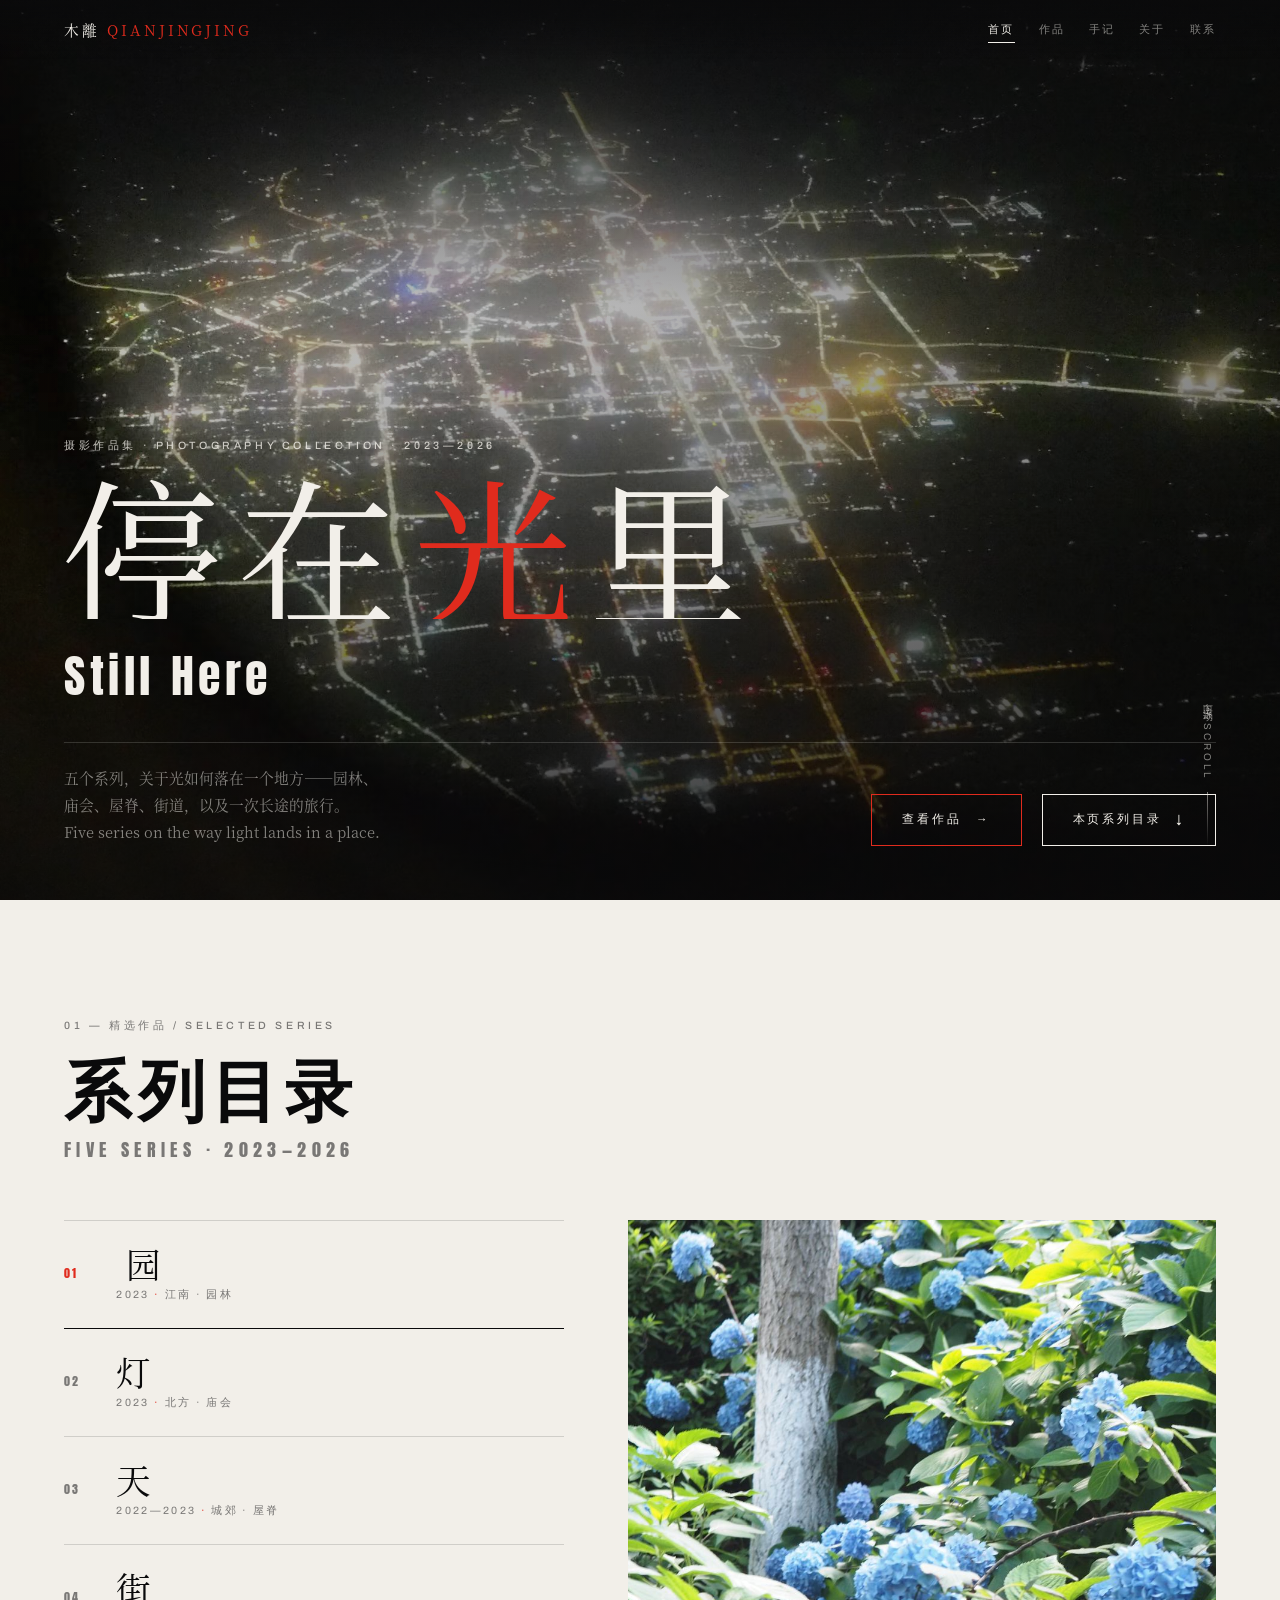
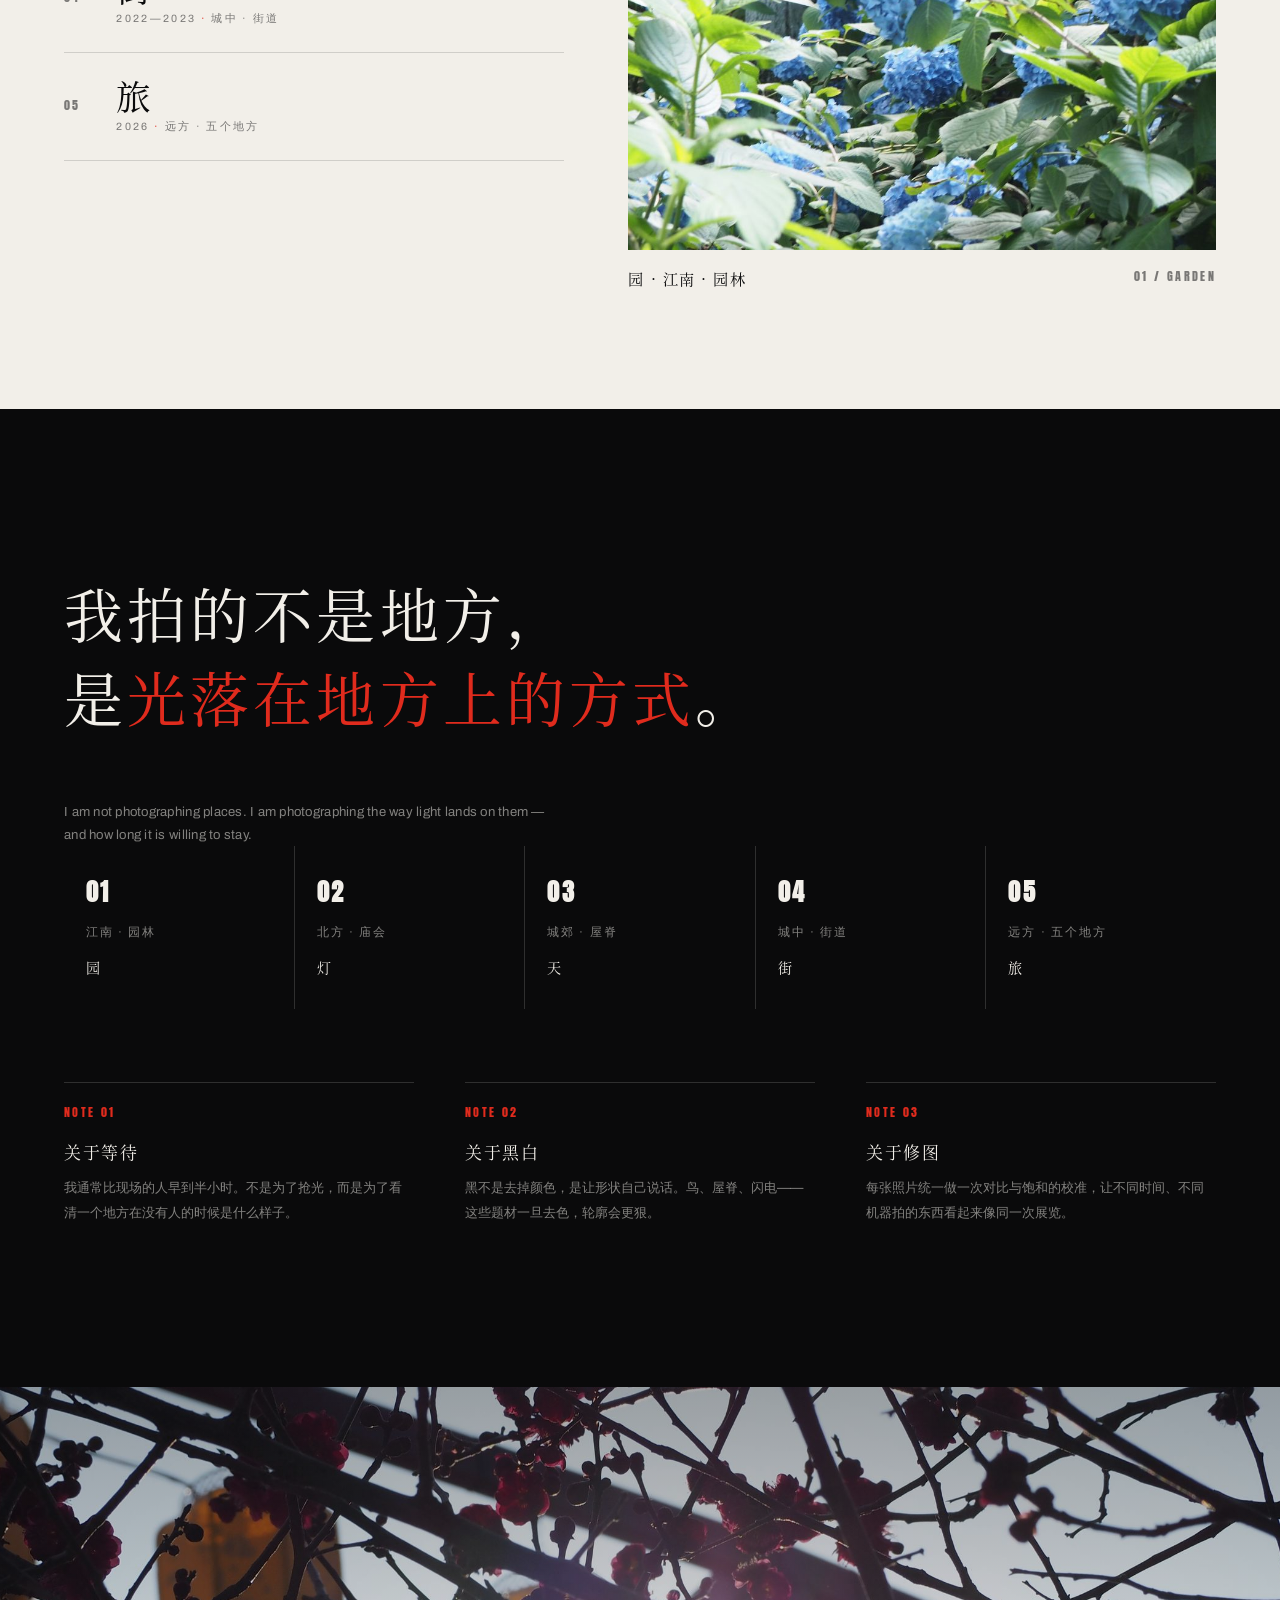
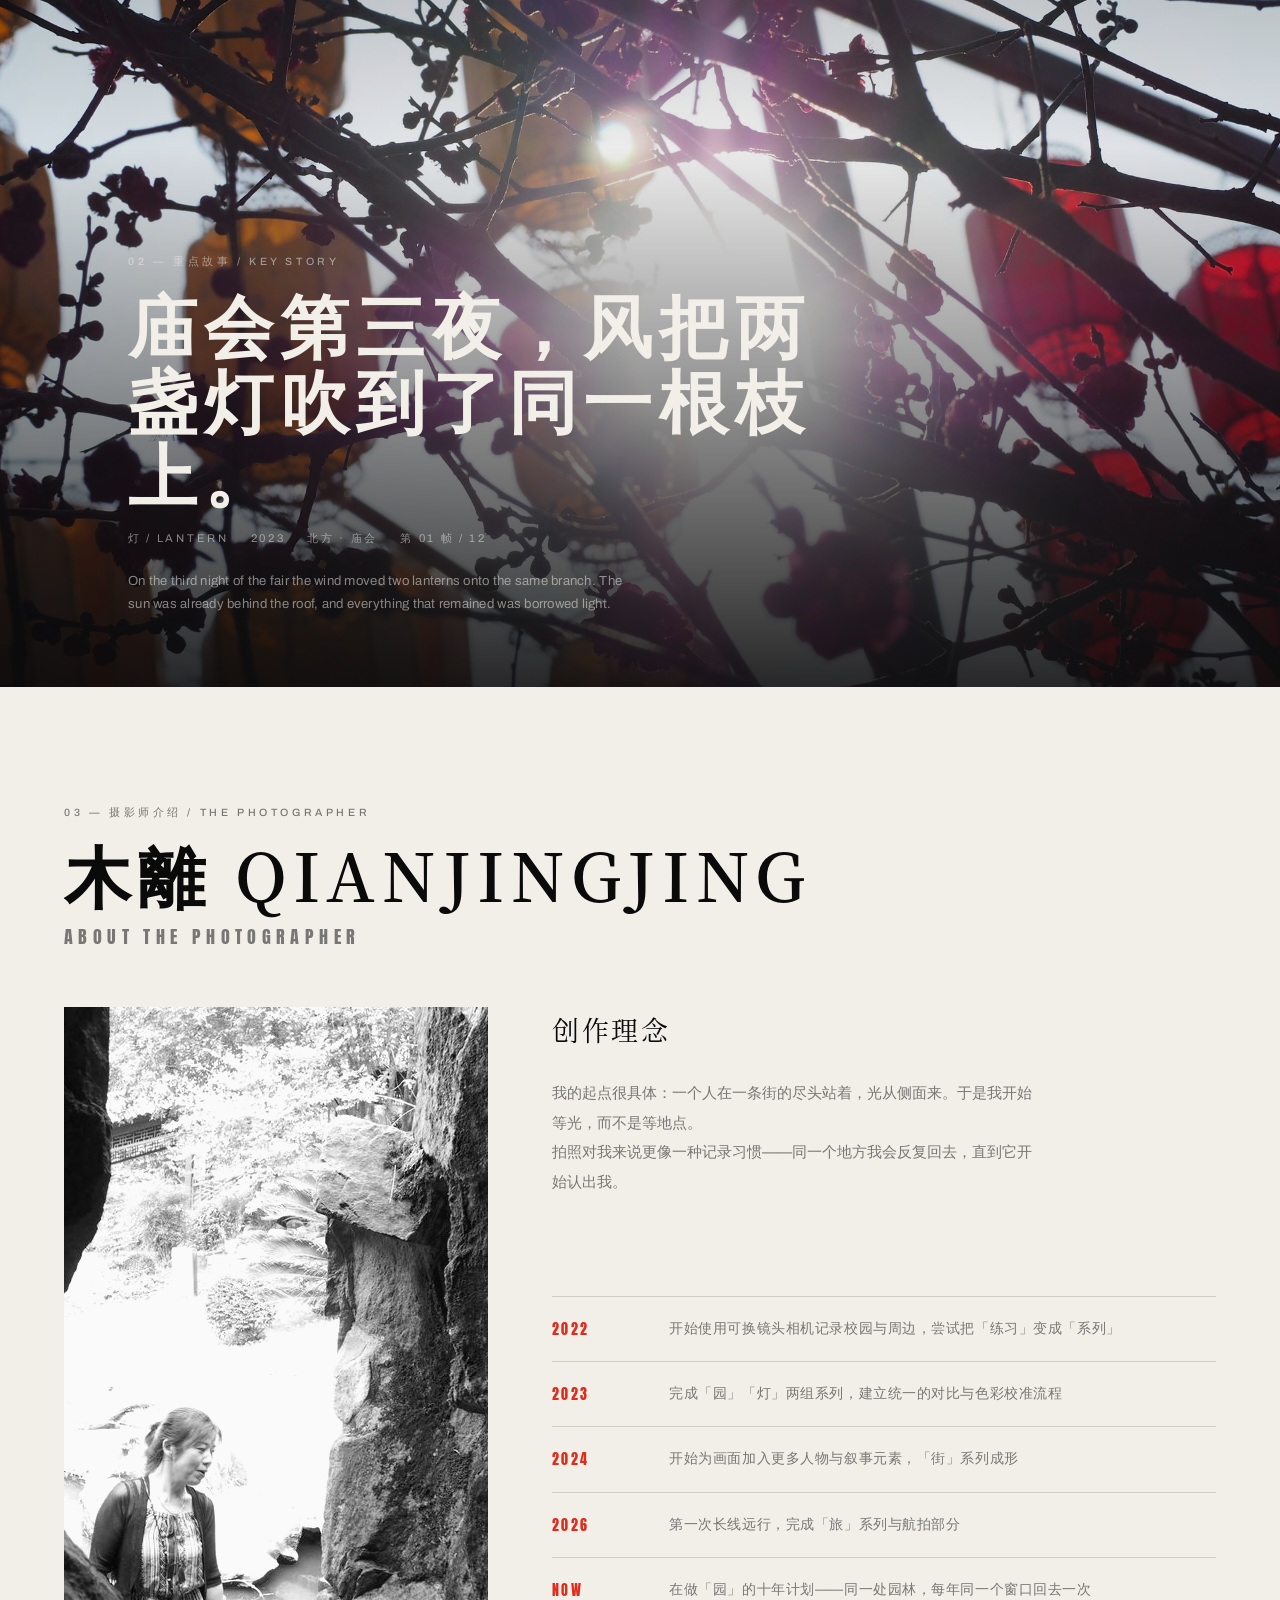
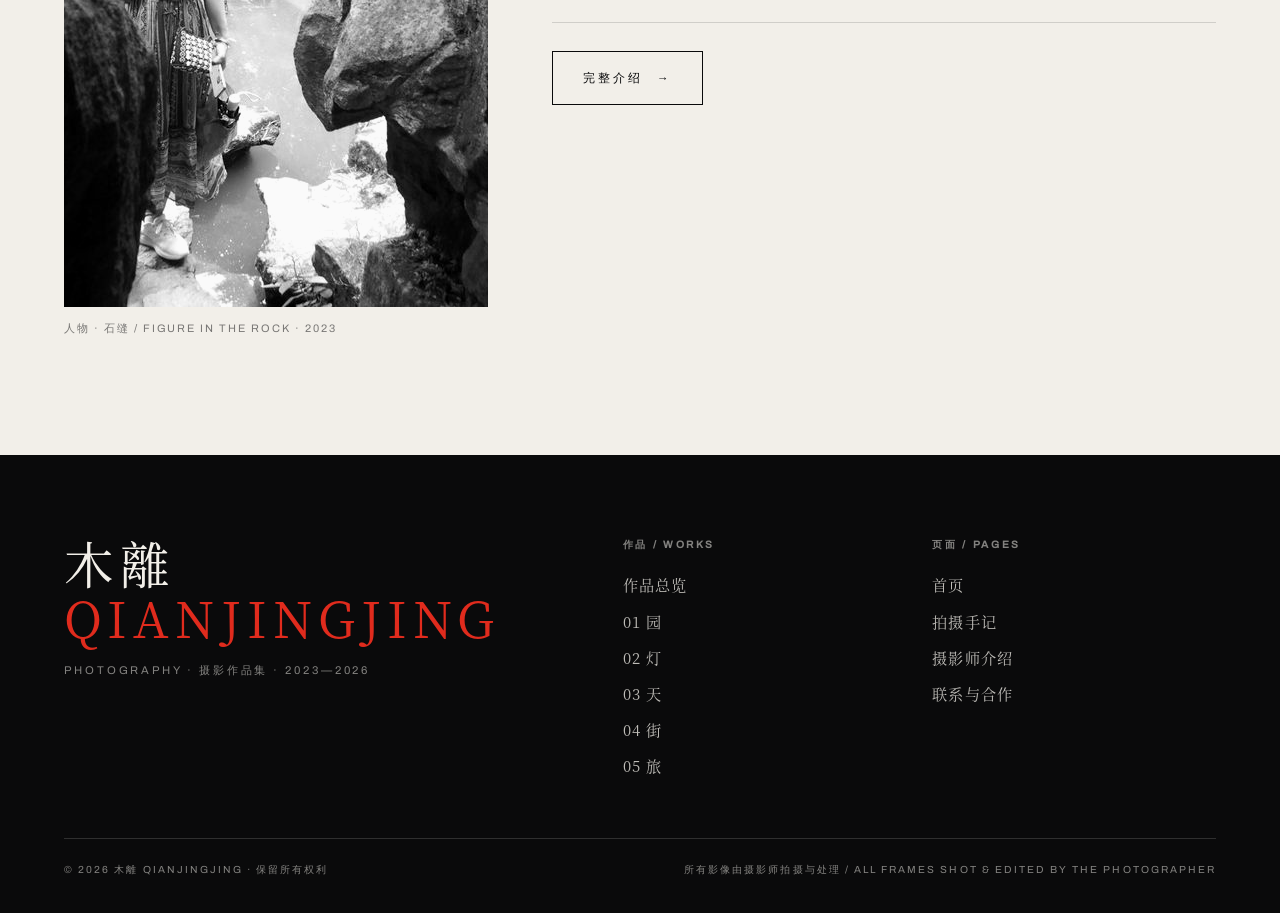
==== commit 6d02eb4e: "修复：系列目录图片切换（补全 slot__img / data-role），作品页深色文字，通用地点表述" ====
--- a/index.html
+++ b/index.html
@@ -89,10 +89,9 @@
       </ol>
       <div class="cat__stage">
         <figure class="slot" data-slot>
-          <img src="assets/img/garden/cover-garden.jpg" alt="园 · 江南园林" width="1400" height="1050" decoding="async" fetchpriority="high">
-          <img src="assets/img/lantern/cover-lantern.jpg" alt="灯 · 庙会" width="1400" height="788" decoding="async">
-        </figure>
-        <figcaption class="cat__cap" data-cap></figcaption>
+          <img src="assets/img/garden/cover-garden.jpg" alt="园 · 江南园林" width="1400" height="1050" decoding="async" fetchpriority="high" class="slot__img is-active" data-role="a">
+          <img src="assets/img/lantern/cover-lantern.jpg" alt="灯 · 庙会" width="1400" height="788" decoding="async" class="slot__img" data-role="b" aria-hidden="true">
+        </figure>        <figcaption class="cat__cap" data-cap></figcaption>
       </div>
     </div>
   </div>
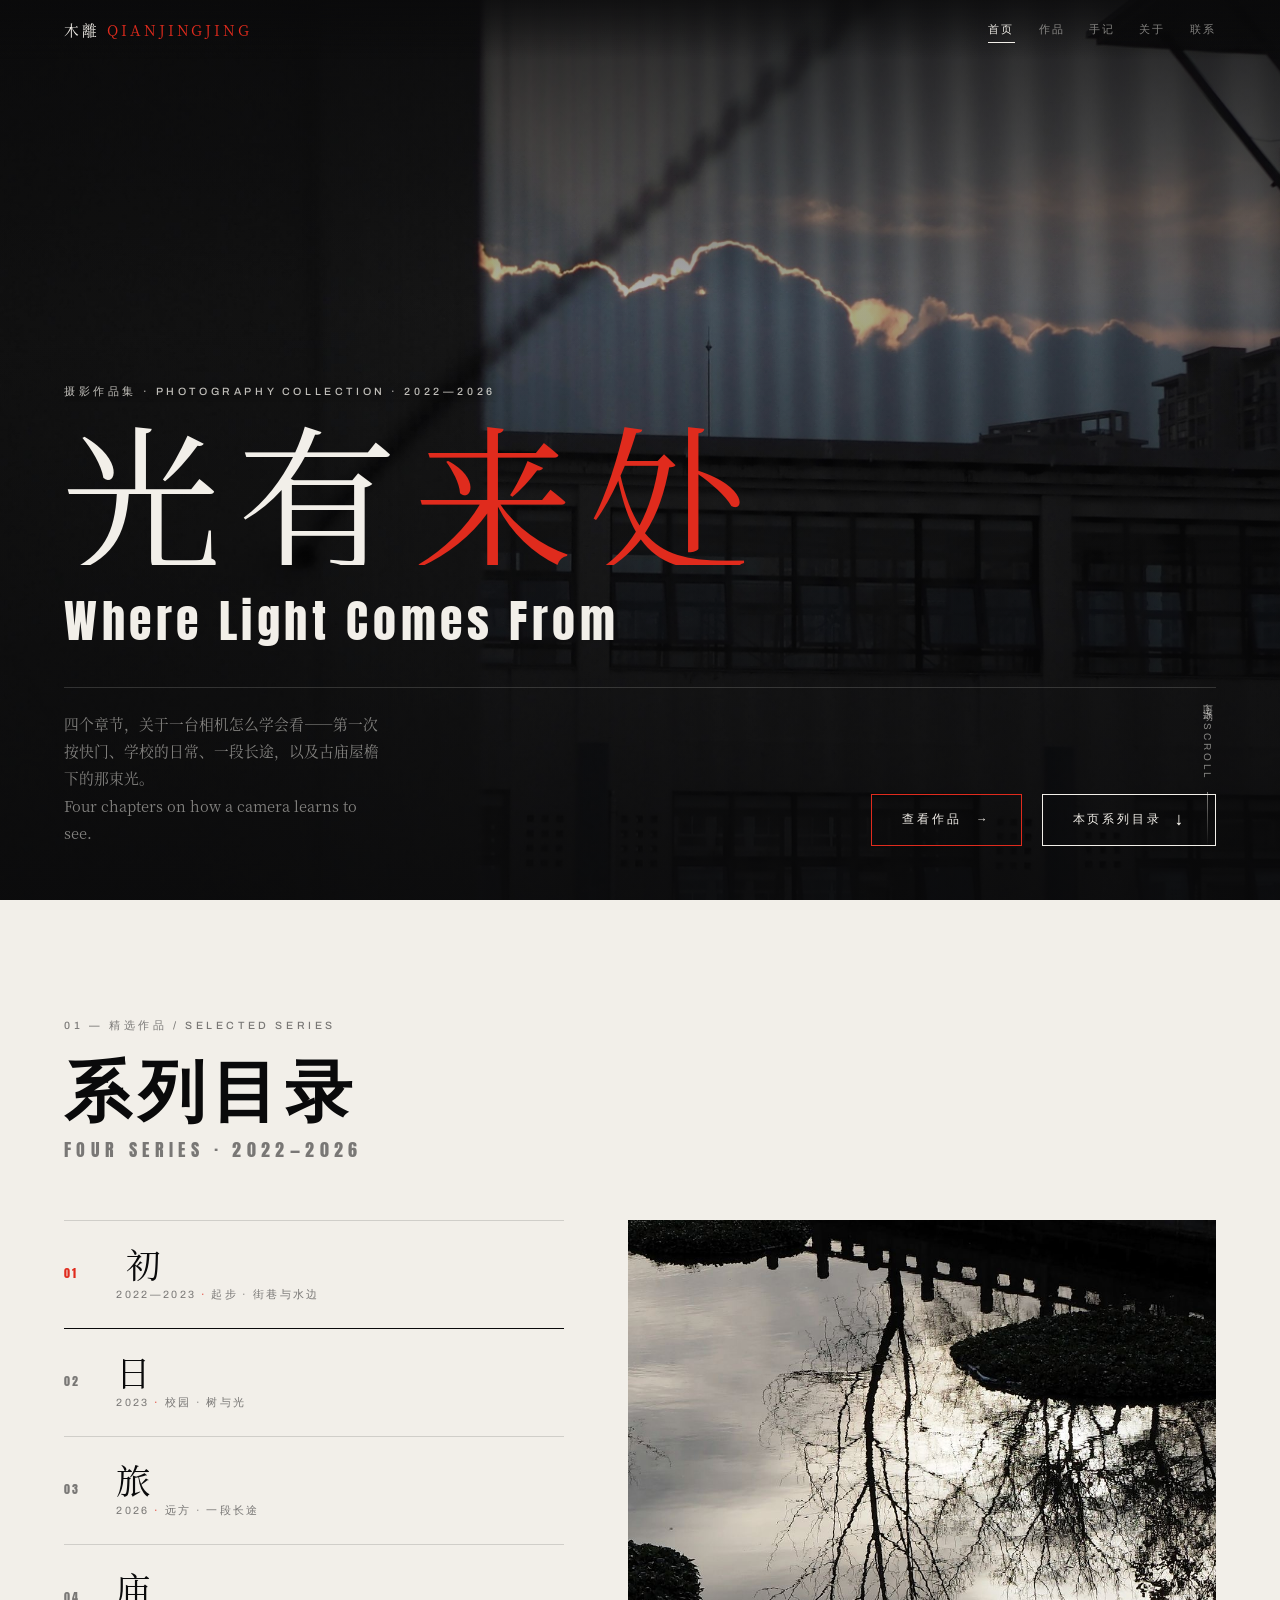
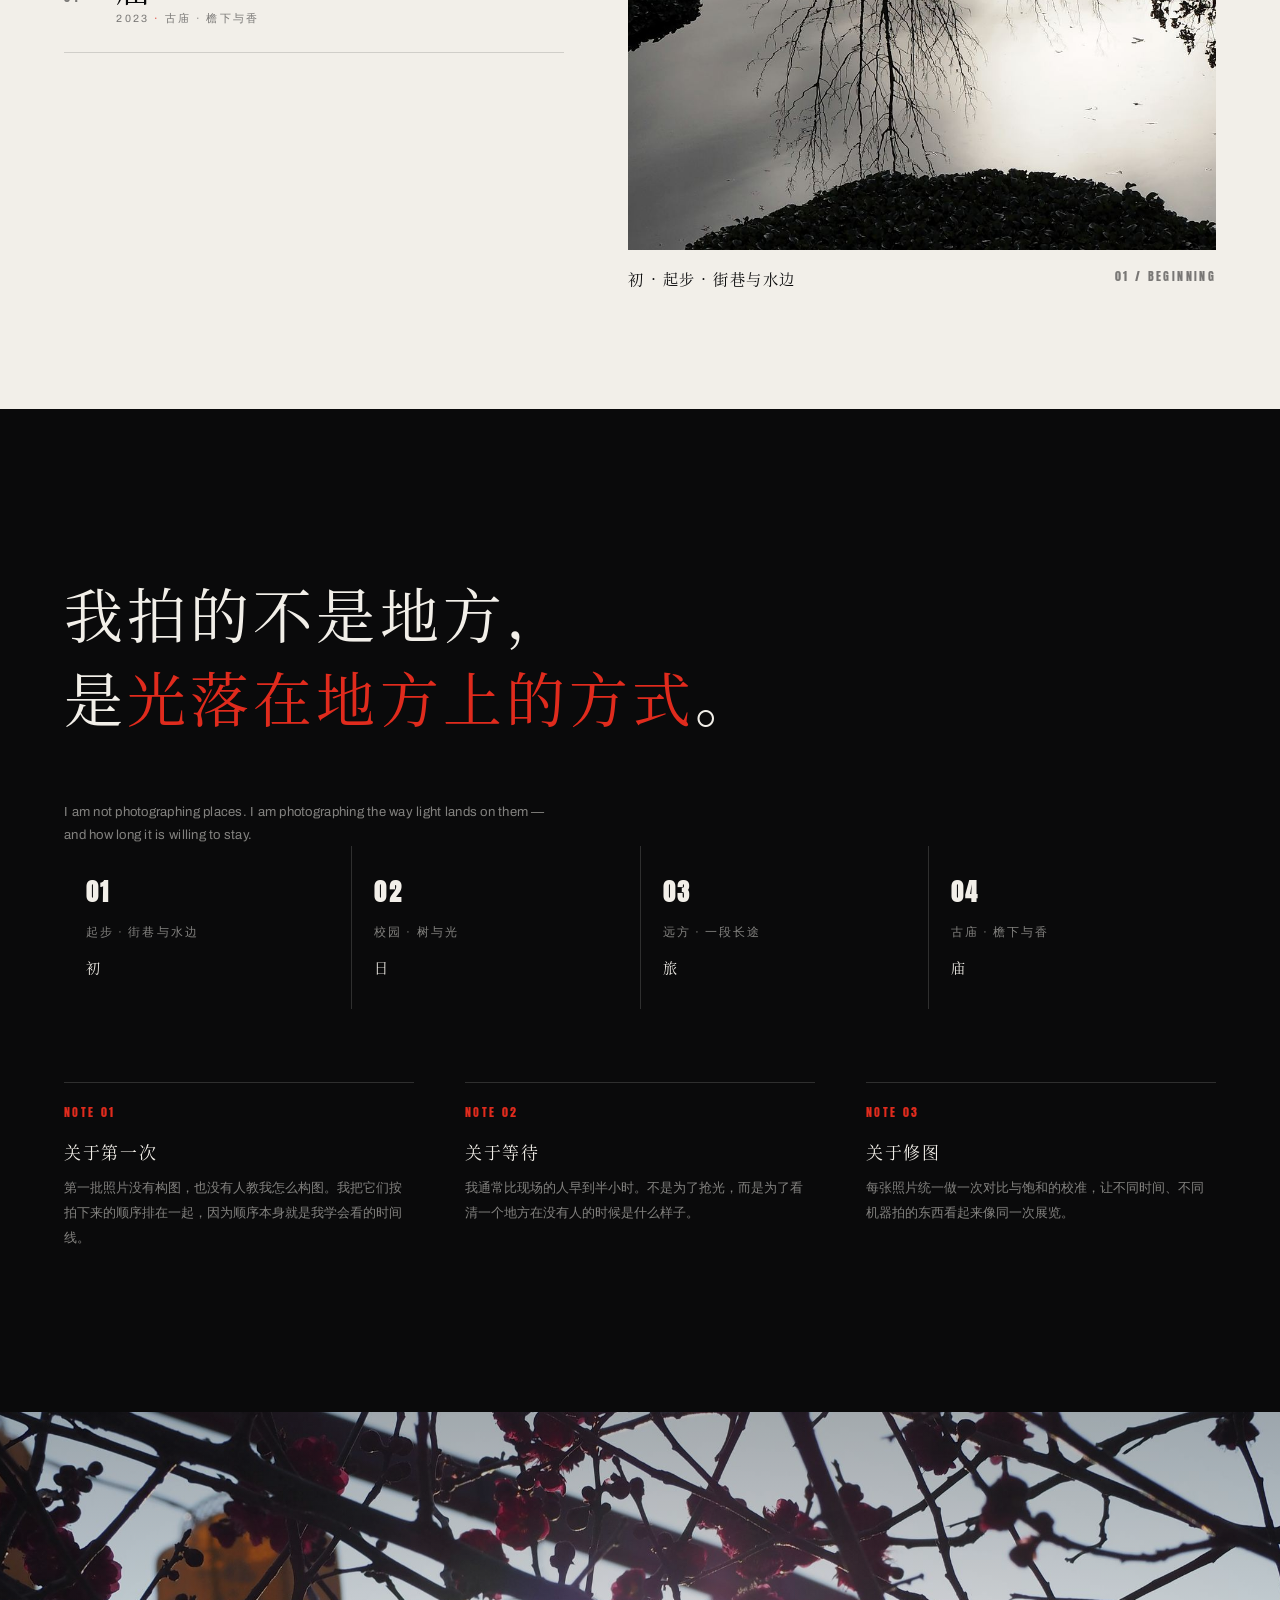
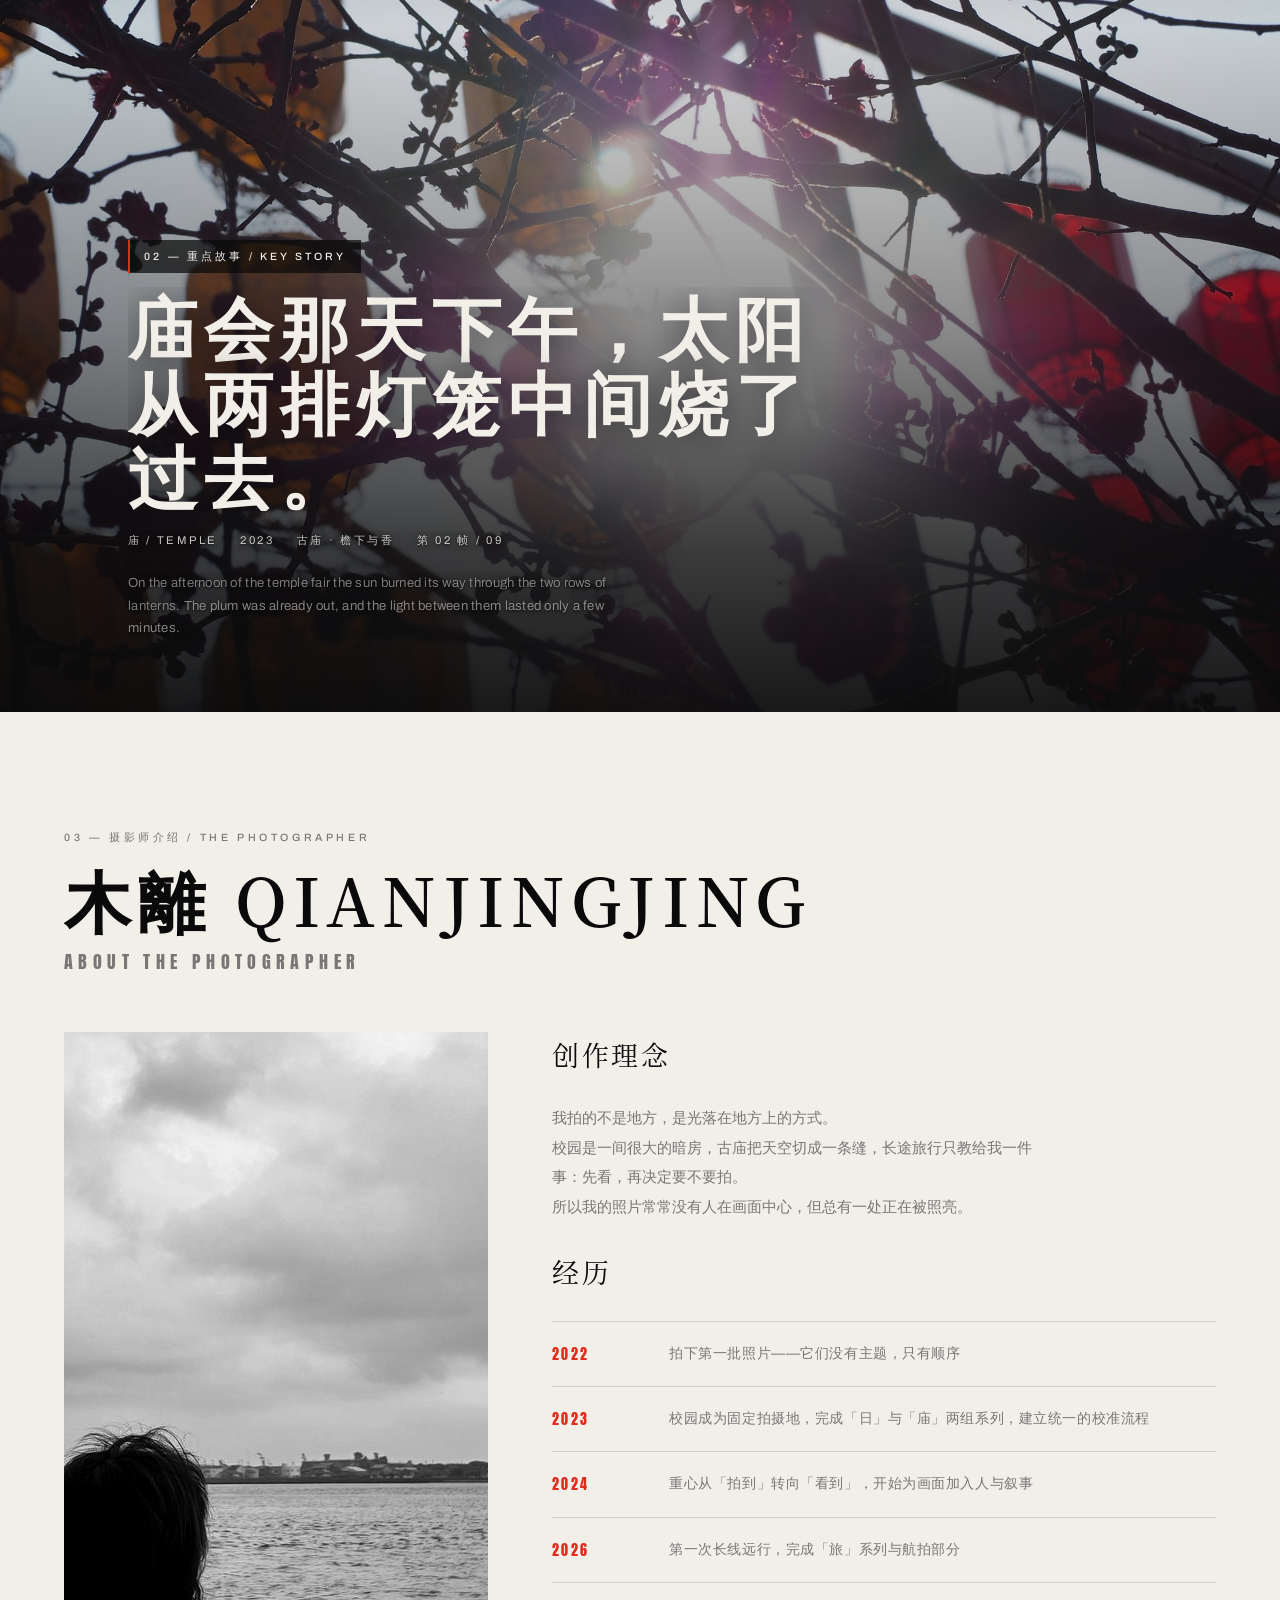
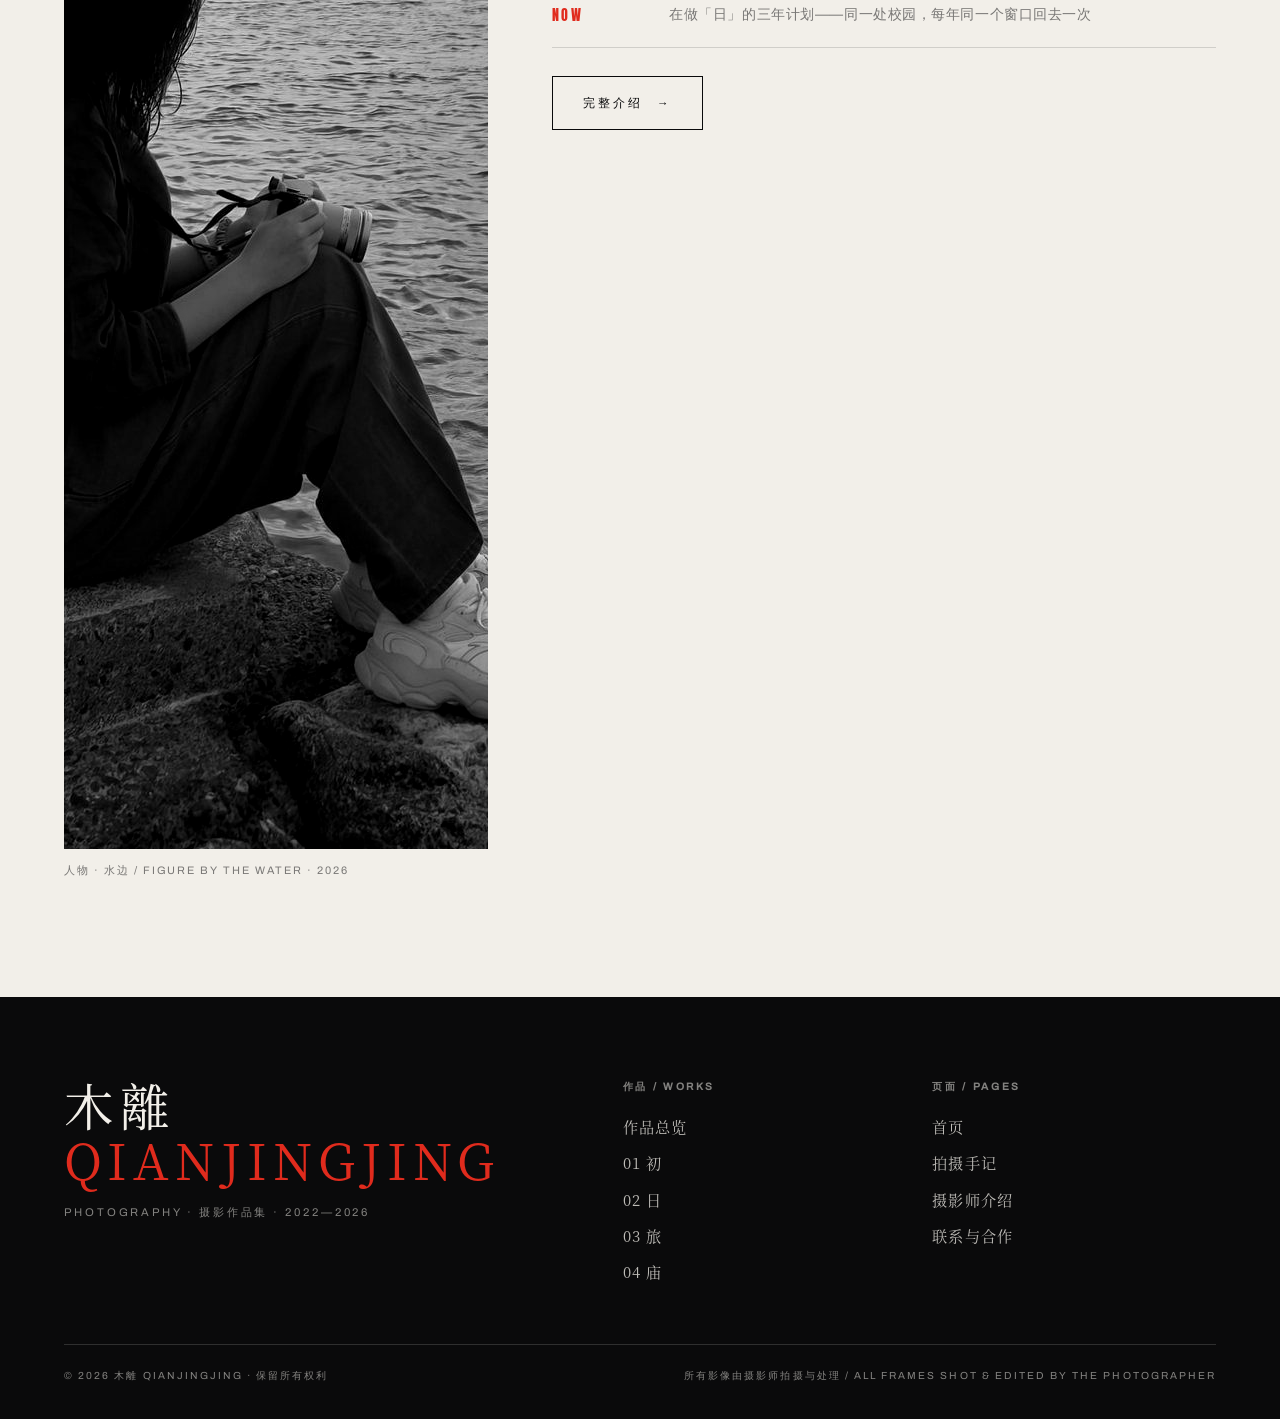
==== commit c187b425: "重做：改用 set1—set4 与作者文件夹重写全部图片与文案 - 素材来源改为摄影师自己的 D:\photo 下五个文件夹（set1—set4 + 作者），   统一一次对比度/饱和度校准，按 18" ====
--- a/index.html
+++ b/index.html
@@ -4,11 +4,11 @@
 <meta charset="utf-8">
 <meta name="viewport" content="width=device-width, initial-scale=1">
 <title>摄影作品集 — 木離 QIANJINGJING</title>
-<meta name="description" content="木離 QIANJINGJING 摄影作品集：园林、庙会、屋脊、街道与一次长途的旅行，2023—2026。">
+<meta name="description" content="木離 QIANJINGJING 摄影作品集：起步、校园日常、一次长途的旅行与古庙，2022—2026。">
 <meta name="author" content="木離 QIANJINGJING">
 <meta name="theme-color" content="#0a0a0b">
 <meta property="og:title" content="摄影作品集 — 木離 QIANJINGJING">
-<meta property="og:description" content="木離 QIANJINGJING 摄影作品集：园林、庙会、屋脊、街道与一次长途的旅行，2023—2026。">
+<meta property="og:description" content="木離 QIANJINGJING 摄影作品集：起步、校园日常、一次长途的旅行与古庙，2022—2026。">
 <meta property="og:type" content="website">
 <link rel="stylesheet" href="assets/css/site.css">
     <link rel="preload" as="image" href="assets/img/cover/hero.jpg" fetchpriority="high">
@@ -33,14 +33,14 @@
 <section class="pin">
   <div class="pin__stage">
     <div class="hero">
-      <div class="hero__media"><img src="assets/img/cover/hero.jpg" alt="夜色中倒映在水面的城市灯光" width="2133" height="1600" decoding="async" fetchpriority="high"></div>
+      <div class="hero__media"><img src="assets/img/cover/hero.jpg" alt="落日从云缝里烧过去，落在学校的楼顶上方" width="2600" height="1950" decoding="async" fetchpriority="high"></div>
       <div class="hero__body">
-        <span class="eyebrow hero__eyebrow" data-reveal="down">摄影作品集 · PHOTOGRAPHY COLLECTION · 2023—2026</span>
-        <h1 class="hero__title" data-reveal="up">停在<em>光</em>里</h1>
-        <p class="hero__latin" data-reveal="up">Still Here</p>
+        <span class="eyebrow hero__eyebrow" data-reveal="down">摄影作品集 · PHOTOGRAPHY COLLECTION · 2022—2026</span>
+        <h1 class="hero__title" data-reveal="up">光有<em>来处</em></h1>
+        <p class="hero__latin" data-reveal="up">Where Light Comes From</p>
         <div class="hero__rule"></div>
         <div class="hero__foot">
-          <p class="hero__statement" data-reveal="up">五个系列，关于光如何落在一个地方——园林、庙会、屋脊、街道，以及一次长途的旅行。<br>Five series on the way light lands in a place.</p>
+          <p class="hero__statement" data-reveal="up">四个章节，关于一台相机怎么学会看——第一次按快门、学校的日常、一段长途，以及古庙屋檐下的那束光。<br>Four chapters on how a camera learns to see.</p>
           <div class="hero__actions" data-reveal="up">
             <a class="btn btn--accent" href="works.html"><span>查看作品</span><span class="btn__arrow">→</span></a>
             <a class="btn" href="#catalogue"><span>本页系列目录</span><span class="btn__arrow">↓</span></a>
@@ -57,40 +57,35 @@
     <div class="section__head" data-reveal="up">
       <span class="eyebrow section__index">01 — 精选作品 / SELECTED SERIES</span>
       <h2 class="section__title">系列目录</h2>
-      <p class="section__latin">Five series · 2023—2026</p>
+      <p class="section__latin">Four series · 2022—2026</p>
     </div>
     <div class="cat">
       <ol class="cat__list" role="listbox" aria-label="系列目录" data-reveal="up">
-        <li><button class="cat__item is-active" data-series data-src="assets/img/garden/cover-garden.jpg" data-alt="园 A Season in the Garden" data-cap-cn="园 · 江南 · 园林" data-cap-en="GARDEN" data-cap-no="01">
+        <li><button class="cat__item is-active" data-series data-src="assets/img/begin/cover-begin.jpg" data-alt="初 Learning to Press the Shutter" data-cap-cn="初 · 起步 · 街巷与水边" data-cap-en="BEGINNING" data-cap-no="01">
           <span class="cat__num">01</span>
-          <span class="cat__cn">园</span>
-          <span class="cat__meta">2023 <i>·</i> 江南 · 园林</span>
+          <span class="cat__cn">初</span>
+          <span class="cat__meta">2022—2023 <i>·</i> 起步 · 街巷与水边</span>
         </button></li>
-        <li><button class="cat__item" data-series data-src="assets/img/lantern/cover-lantern.jpg" data-alt="灯 Everything the Sun Leaves Behind" data-cap-cn="灯 · 北方 · 庙会" data-cap-en="LANTERN" data-cap-no="02">
+        <li><button class="cat__item" data-series data-src="assets/img/days/cover-days.jpg" data-alt="日 The Ordinary Hours" data-cap-cn="日 · 校园 · 树与光" data-cap-en="DAYS" data-cap-no="02">
           <span class="cat__num">02</span>
-          <span class="cat__cn">灯</span>
-          <span class="cat__meta">2023 <i>·</i> 北方 · 庙会</span>
+          <span class="cat__cn">日</span>
+          <span class="cat__meta">2023 <i>·</i> 校园 · 树与光</span>
         </button></li>
-        <li><button class="cat__item" data-series data-src="assets/img/sky/cover-sky.jpg" data-alt="天 Birds, Weather, Concrete" data-cap-cn="天 · 城郊 · 屋脊" data-cap-en="SKY" data-cap-no="03">
+        <li><button class="cat__item" data-series data-src="assets/img/journey/cover-journey.jpg" data-alt="旅 Farther Than the Map" data-cap-cn="旅 · 远方 · 一段长途" data-cap-en="JOURNEY" data-cap-no="03">
           <span class="cat__num">03</span>
-          <span class="cat__cn">天</span>
-          <span class="cat__meta">2022—2023 <i>·</i> 城郊 · 屋脊</span>
+          <span class="cat__cn">旅</span>
+          <span class="cat__meta">2026 <i>·</i> 远方 · 一段长途</span>
         </button></li>
-        <li><button class="cat__item" data-series data-src="assets/img/street/cover-street.jpg" data-alt="街 The City, Briefly" data-cap-cn="街 · 城中 · 街道" data-cap-en="STREET" data-cap-no="04">
+        <li><button class="cat__item" data-series data-src="assets/img/temple/cover-temple.jpg" data-alt="庙 Under the Eaves" data-cap-cn="庙 · 古庙 · 檐下与香" data-cap-en="TEMPLE" data-cap-no="04">
           <span class="cat__num">04</span>
-          <span class="cat__cn">街</span>
-          <span class="cat__meta">2022—2023 <i>·</i> 城中 · 街道</span>
-        </button></li>
-        <li><button class="cat__item" data-series data-src="assets/img/journey/cover-journey.jpg" data-alt="旅 Eight Days, Five Places" data-cap-cn="旅 · 远方 · 五个地方" data-cap-en="JOURNEY" data-cap-no="05">
-          <span class="cat__num">05</span>
-          <span class="cat__cn">旅</span>
-          <span class="cat__meta">2026 <i>·</i> 远方 · 五个地方</span>
+          <span class="cat__cn">庙</span>
+          <span class="cat__meta">2023 <i>·</i> 古庙 · 檐下与香</span>
         </button></li>
       </ol>
       <div class="cat__stage">
         <figure class="slot" data-slot>
-          <img src="assets/img/garden/cover-garden.jpg" alt="园 · 江南园林" width="1400" height="1050" decoding="async" fetchpriority="high" class="slot__img is-active" data-role="a">
-          <img src="assets/img/lantern/cover-lantern.jpg" alt="灯 · 庙会" width="1400" height="788" decoding="async" class="slot__img" data-role="b" aria-hidden="true">
+          <img src="assets/img/begin/cover-begin.jpg" alt="初 · 水中的柳" width="1400" height="1050" decoding="async" fetchpriority="high" class="slot__img is-active" data-role="a">
+          <img src="assets/img/days/cover-days.jpg" alt="日 · 校园的绣球" width="1400" height="1050" decoding="async" class="slot__img" data-role="b" aria-hidden="true">
         </figure>        <figcaption class="cat__cap" data-cap></figcaption>
       </div>
     </div>
@@ -103,17 +98,17 @@
       <p class="statement statement--wide" data-reveal="up">我拍的不是地方，<br>是<em>光落在地方上的方式</em>。</p>
       <p class="lead-en" data-reveal="up">I am not photographing places. I am photographing the way light lands on them — and how long it is willing to stay.</p>
     </div>
-    <div class="locations" data-reveal="up"><div class="locations__cell"><b>01</b><span>江南 · 园林</span><em>园</em></div><div class="locations__cell"><b>02</b><span>北方 · 庙会</span><em>灯</em></div><div class="locations__cell"><b>03</b><span>城郊 · 屋脊</span><em>天</em></div><div class="locations__cell"><b>04</b><span>城中 · 街道</span><em>街</em></div><div class="locations__cell"><b>05</b><span>远方 · 五个地方</span><em>旅</em></div></div>
+    <div class="locations" data-reveal="up"><div class="locations__cell"><b>01</b><span>起步 · 街巷与水边</span><em>初</em></div><div class="locations__cell"><b>02</b><span>校园 · 树与光</span><em>日</em></div><div class="locations__cell"><b>03</b><span>远方 · 一段长途</span><em>旅</em></div><div class="locations__cell"><b>04</b><span>古庙 · 檐下与香</span><em>庙</em></div></div>
     <div class="notes" style="margin-top:clamp(46px,8vh,96px)">
       <div class="note" data-reveal="up">
         <span class="note__no">NOTE 01</span>
-        <h4>关于等待</h4>
-        <p>我通常比现场的人早到半小时。不是为了抢光，而是为了看清一个地方在没有人的时候是什么样子。</p>
+        <h4>关于第一次</h4>
+        <p>第一批照片没有构图，也没有人教我怎么构图。我把它们按拍下来的顺序排在一起，因为顺序本身就是我学会看的时间线。</p>
       </div>
       <div class="note" data-reveal="up">
         <span class="note__no">NOTE 02</span>
-        <h4>关于黑白</h4>
-        <p>黑不是去掉颜色，是让形状自己说话。鸟、屋脊、闪电——这些题材一旦去色，轮廓会更狠。</p>
+        <h4>关于等待</h4>
+        <p>我通常比现场的人早到半小时。不是为了抢光，而是为了看清一个地方在没有人的时候是什么样子。</p>
       </div>
       <div class="note" data-reveal="up">
         <span class="note__no">NOTE 03</span>
@@ -125,15 +120,15 @@
 </section>
 
 <section class="story">
-  <div class="story__media"><img src="assets/img/cover/story.jpg" alt="逆光中的红色灯笼与树枝" width="2600" height="1462" decoding="async" fetchpriority="high"></div>
+  <div class="story__media"><img src="assets/img/cover/story.jpg" alt="逆光中的灯笼与树枝" width="2600" height="1462" decoding="async" fetchpriority="high"></div>
   <div class="story__body">
     <div class="u-wrap u-max">
       <span class="eyebrow" data-reveal="up">02 — 重点故事 / KEY STORY</span>
-      <h2 class="story__title" data-reveal="up" style="margin-top:14px">庙会第三夜，风把两盏灯吹到了同一根枝上。</h2>
+      <h2 class="story__title" data-reveal="up" style="margin-top:14px">庙会那天下午，太阳从两排灯笼中间烧了过去。</h2>
       <div class="story__meta" data-reveal="up">
-        <span>灯 / LANTERN</span><span>2023</span><span>北方 · 庙会</span><span>第 01 帧 / 12</span>
+        <span>庙 / TEMPLE</span><span>2023</span><span>古庙 · 檐下与香</span><span>第 02 帧 / 09</span>
       </div>
-      <p class="lead-en" data-reveal="up" style="margin-top:22px">On the third night of the fair the wind moved two lanterns onto the same branch. The sun was already behind the roof, and everything that remained was borrowed light.</p>
+      <p class="lead-en" data-reveal="up" style="margin-top:22px">On the afternoon of the temple fair the sun burned its way through the two rows of lanterns. The plum was already out, and the light between them lasted only a few minutes.</p>
     </div>
   </div>
 </section>
@@ -147,19 +142,21 @@
     </div>
     <div class="profile">
       <figure class="profile__portrait" data-reveal="up">
-        <img src="assets/img/cover/portrait.jpg" alt="石缝中的人物" width="1200" height="900" decoding="async" fetchpriority="high">
-        <figcaption>人物 · 石缝 / FIGURE IN THE ROCK · 2023</figcaption>
+        <img src="assets/img/cover/portrait.jpg" alt="坐在水边石堤上的人，手里握着一台相机" width="1200" height="1417" decoding="async" fetchpriority="high">
+        <figcaption>人物 · 水边 / FIGURE BY THE WATER · 2026</figcaption>
       </figure>
       <div class="profile__text">
         <h3 data-reveal="up">创作理念</h3>
-        <p data-reveal="up">我的起点很具体：一个人在一条街的尽头站着，光从侧面来。于是我开始等光，而不是等地点。<br>拍照对我来说更像一种记录习惯——同一个地方我会反复回去，直到它开始认出我。</p>
+        <p data-reveal="up">我拍的不是地方，是光落在地方上的方式。<br>
+        校园是一间很大的暗房，古庙把天空切成一条缝，长途旅行只教给我一件事：先看，再决定要不要拍。<br>
+        所以我的照片常常没有人在画面中心，但总有一处正在被照亮。</p>
         <h3 data-reveal="up">经历</h3>
         <div class="cv" data-reveal="up">
-          <div class="cv__row"><b>2022</b><span>开始使用可换镜头相机记录校园与周边，尝试把「练习」变成「系列」</span></div>
-          <div class="cv__row"><b>2023</b><span>完成「园」「灯」两组系列，建立统一的对比与色彩校准流程</span></div>
-          <div class="cv__row"><b>2024</b><span>开始为画面加入更多人物与叙事元素，「街」系列成形</span></div>
+          <div class="cv__row"><b>2022</b><span>拍下第一批照片——它们没有主题，只有顺序</span></div>
+          <div class="cv__row"><b>2023</b><span>校园成为固定拍摄地，完成「日」与「庙」两组系列，建立统一的校准流程</span></div>
+          <div class="cv__row"><b>2024</b><span>重心从「拍到」转向「看到」，开始为画面加入人与叙事</span></div>
           <div class="cv__row"><b>2026</b><span>第一次长线远行，完成「旅」系列与航拍部分</span></div>
-          <div class="cv__row"><b>NOW</b><span>在做「园」的十年计划——同一处园林，每年同一个窗口回去一次</span></div>
+          <div class="cv__row"><b>NOW</b><span>在做「日」的三年计划——同一处校园，每年同一个窗口回去一次</span></div>
         </div>
         <p data-reveal="up" style="margin-top:28px"><a class="btn btn--ink" href="about.html"><span>完整介绍</span><span class="btn__arrow">→</span></a></p>
       </div>
@@ -171,17 +168,16 @@
     <div class="foot__top">
       <div>
         <p class="foot__name">木離 <b>QIANJINGJING</b></p>
-        <p class="foot__role">Photography · 摄影作品集 · 2023—2026</p>
+        <p class="foot__role">Photography · 摄影作品集 · 2022—2026</p>
       </div>
       <div class="foot__cols">
         <div class="foot__col">
           <b>作品 / Works</b>
           <a href="works.html">作品总览</a>
-          <a href="series-garden.html">01 园</a>
-          <a href="series-lantern.html">02 灯</a>
-          <a href="series-sky.html">03 天</a>
-          <a href="series-street.html">04 街</a>
-          <a href="series-journey.html">05 旅</a>
+          <a href="series-begin.html">01 初</a>
+          <a href="series-days.html">02 日</a>
+          <a href="series-journey.html">03 旅</a>
+          <a href="series-temple.html">04 庙</a>
         </div>
         <div class="foot__col">
           <b>页面 / Pages</b>
--- a/assets/css/site.css
+++ b/assets/css/site.css
@@ -104,6 +104,8 @@
   letter-spacing: 0.34em;
   text-transform: uppercase;
   color: var(--dim);
+  max-width: 100%;
+  overflow-wrap: break-word;
 }
 .on-paper .eyebrow { color: var(--dim-ink); }
 
@@ -237,9 +239,14 @@
     background: rgba(10, 10, 11, 0.97);
     border-bottom: 1px solid var(--rule);
     transform: translateY(-102%);
-    transition: transform 0.5s var(--ease);
+    visibility: hidden;
+    transition: transform 0.5s var(--ease), visibility 0s linear 0.5s;
   }
-  .nav__links.is-open { transform: translateY(0); }
+  .nav__links.is-open {
+    transform: translateY(0);
+    visibility: visible;
+    transition: transform 0.5s var(--ease), visibility 0s;
+  }
   .nav__links a {
     font-size: 0.9rem;
     padding-block: 13px;
@@ -588,7 +595,12 @@
 .story__media::after {
   content: "";
   position: absolute; inset: 0;
-  background: linear-gradient(180deg, rgba(10,10,11,.35) 0%, rgba(10,10,11,.08) 40%, rgba(10,10,11,.88) 100%);
+  background: linear-gradient(180deg,
+    rgba(10,10,11,.30) 0%,
+    rgba(10,10,11,.14) 24%,
+    rgba(10,10,11,.46) 56%,
+    rgba(10,10,11,.80) 82%,
+    rgba(10,10,11,.94) 100%);
 }
 .story__body { position: relative; z-index: 2; width: 100%; padding: 0 var(--gut) clamp(40px, 8vh, 96px); }
 .story__title {
@@ -607,6 +619,26 @@
   letter-spacing: 0.24em;
   text-transform: uppercase;
   color: var(--dim);
+}
+/* the story image is a full-bleed photo — the label sits over its brightest area,
+   so it gets a hard dark plate with an accent rule instead of a soft shadow */
+.story .eyebrow {
+  display: inline-block;
+  max-width: fit-content;
+  color: var(--paper);
+  background: rgba(10, 10, 11, 0.72);
+  border-left: 2px solid var(--accent);
+  padding: 8px 14px 7px;
+  letter-spacing: 0.3em;
+  text-shadow: none;
+}
+.story__meta {
+  color: rgba(242, 239, 233, 0.82);
+  text-shadow: 0 1px 3px rgba(10, 10, 11, .95), 0 0 16px rgba(10, 10, 11, .9), 0 0 38px rgba(10, 10, 11, .8);
+}
+.story__title { text-shadow: 0 2px 30px rgba(10, 10, 11, .5); }
+.story .lead-en {
+  text-shadow: 0 1px 3px rgba(10, 10, 11, .95), 0 0 16px rgba(10, 10, 11, .9), 0 0 38px rgba(10, 10, 11, .8);
 }
 
 /* ---------- 12. Plates (series pages) ---------- */
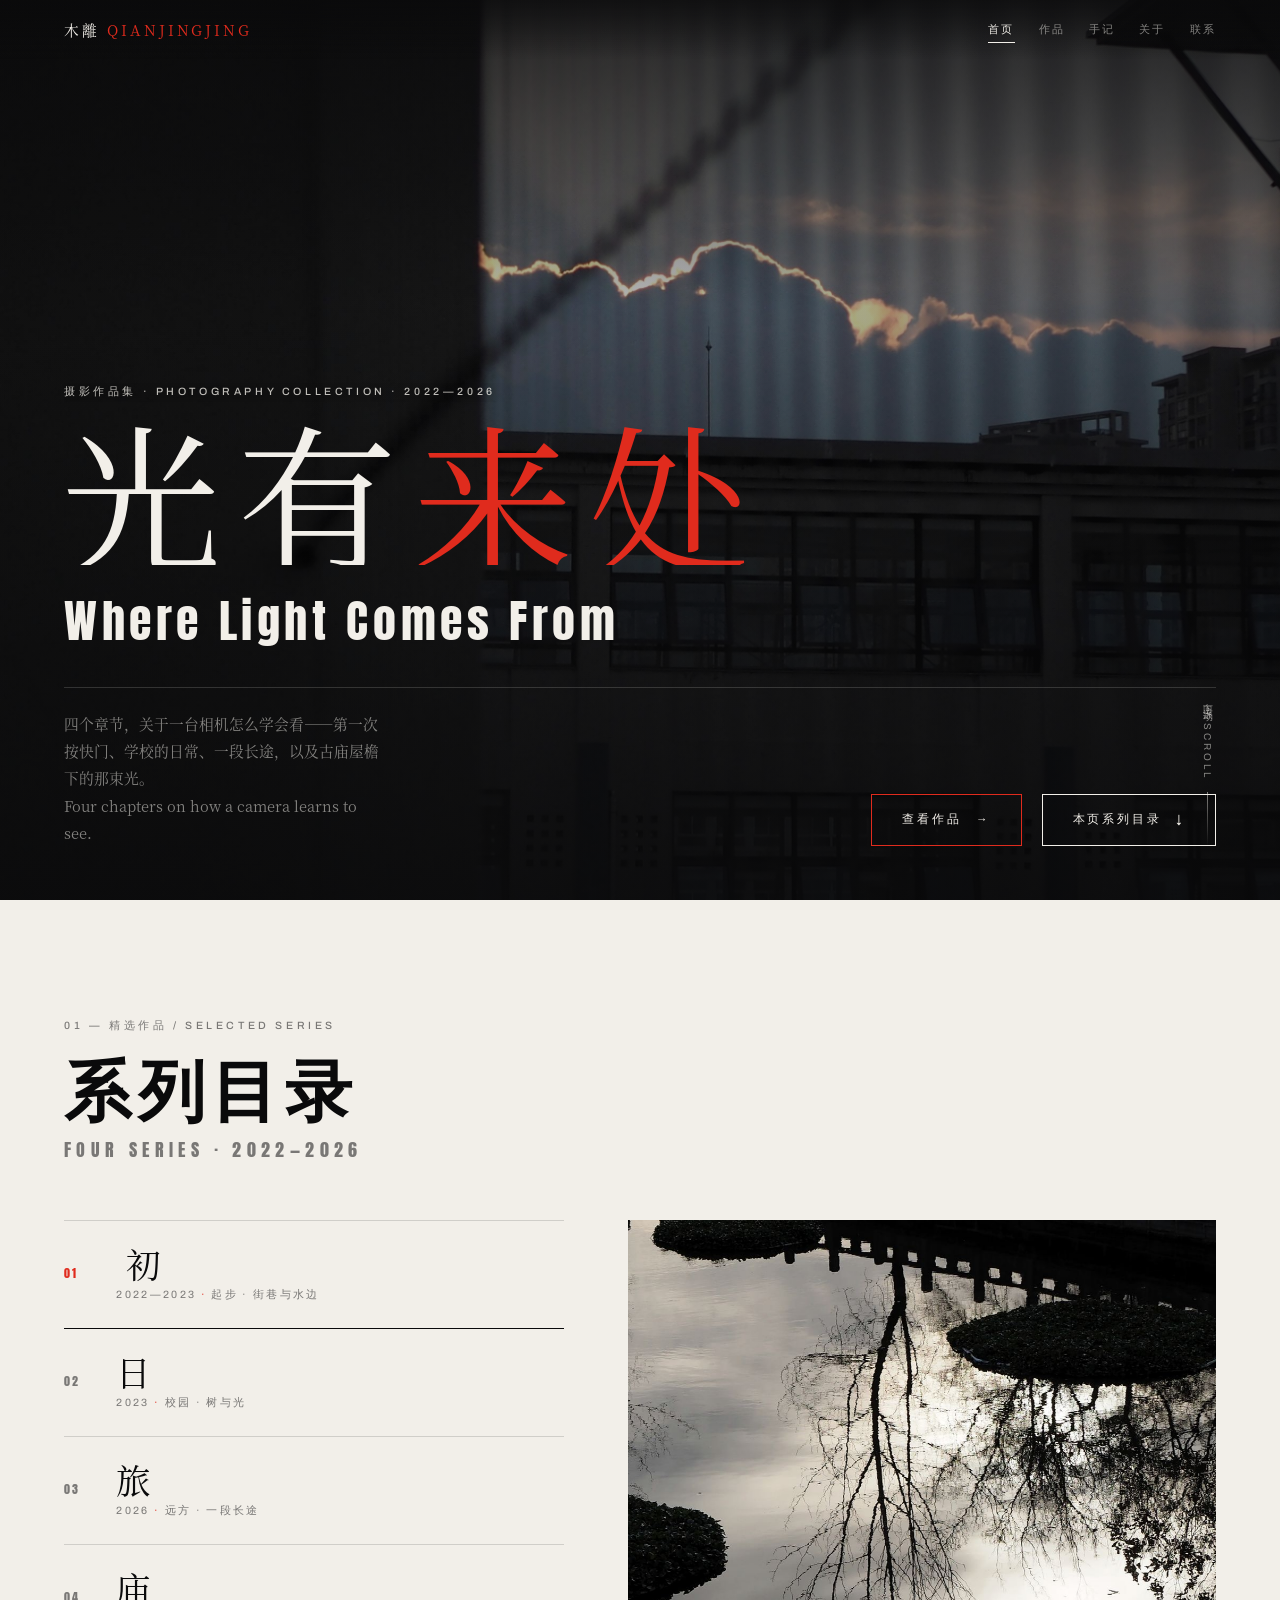
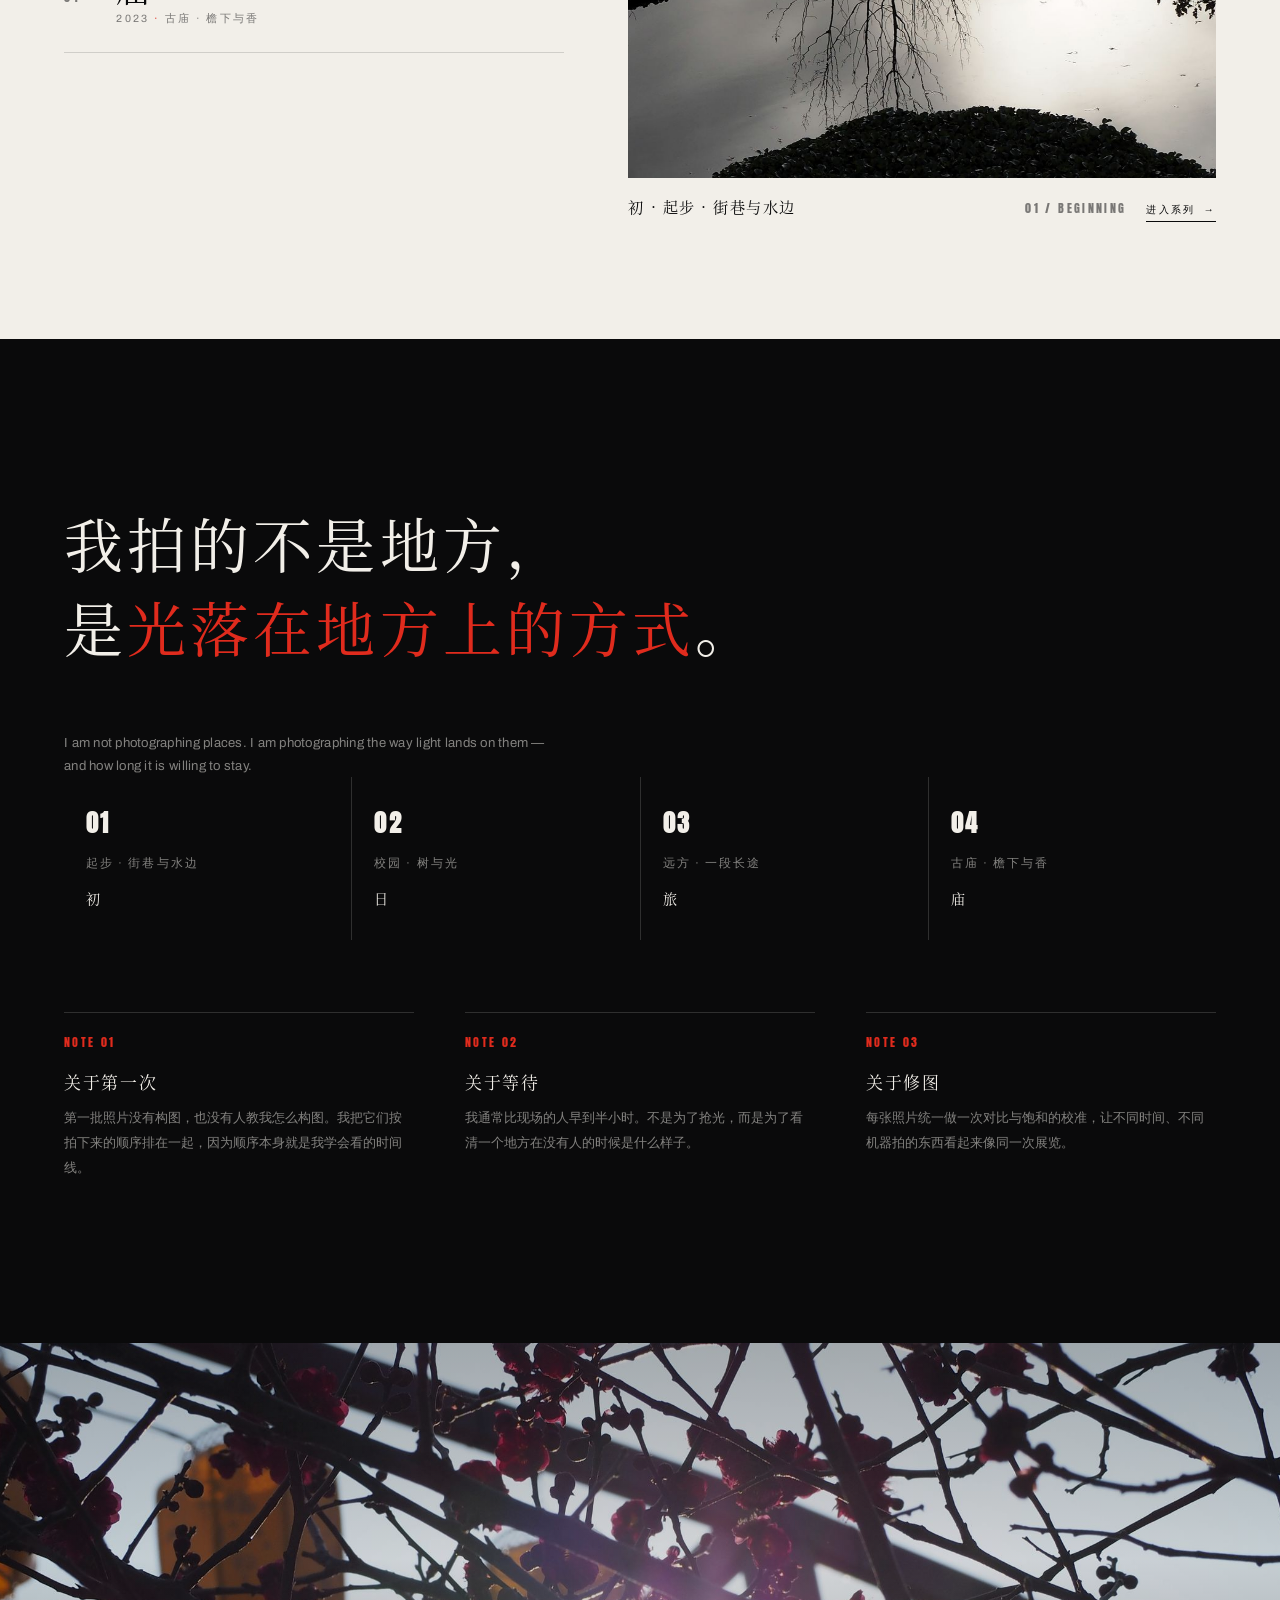
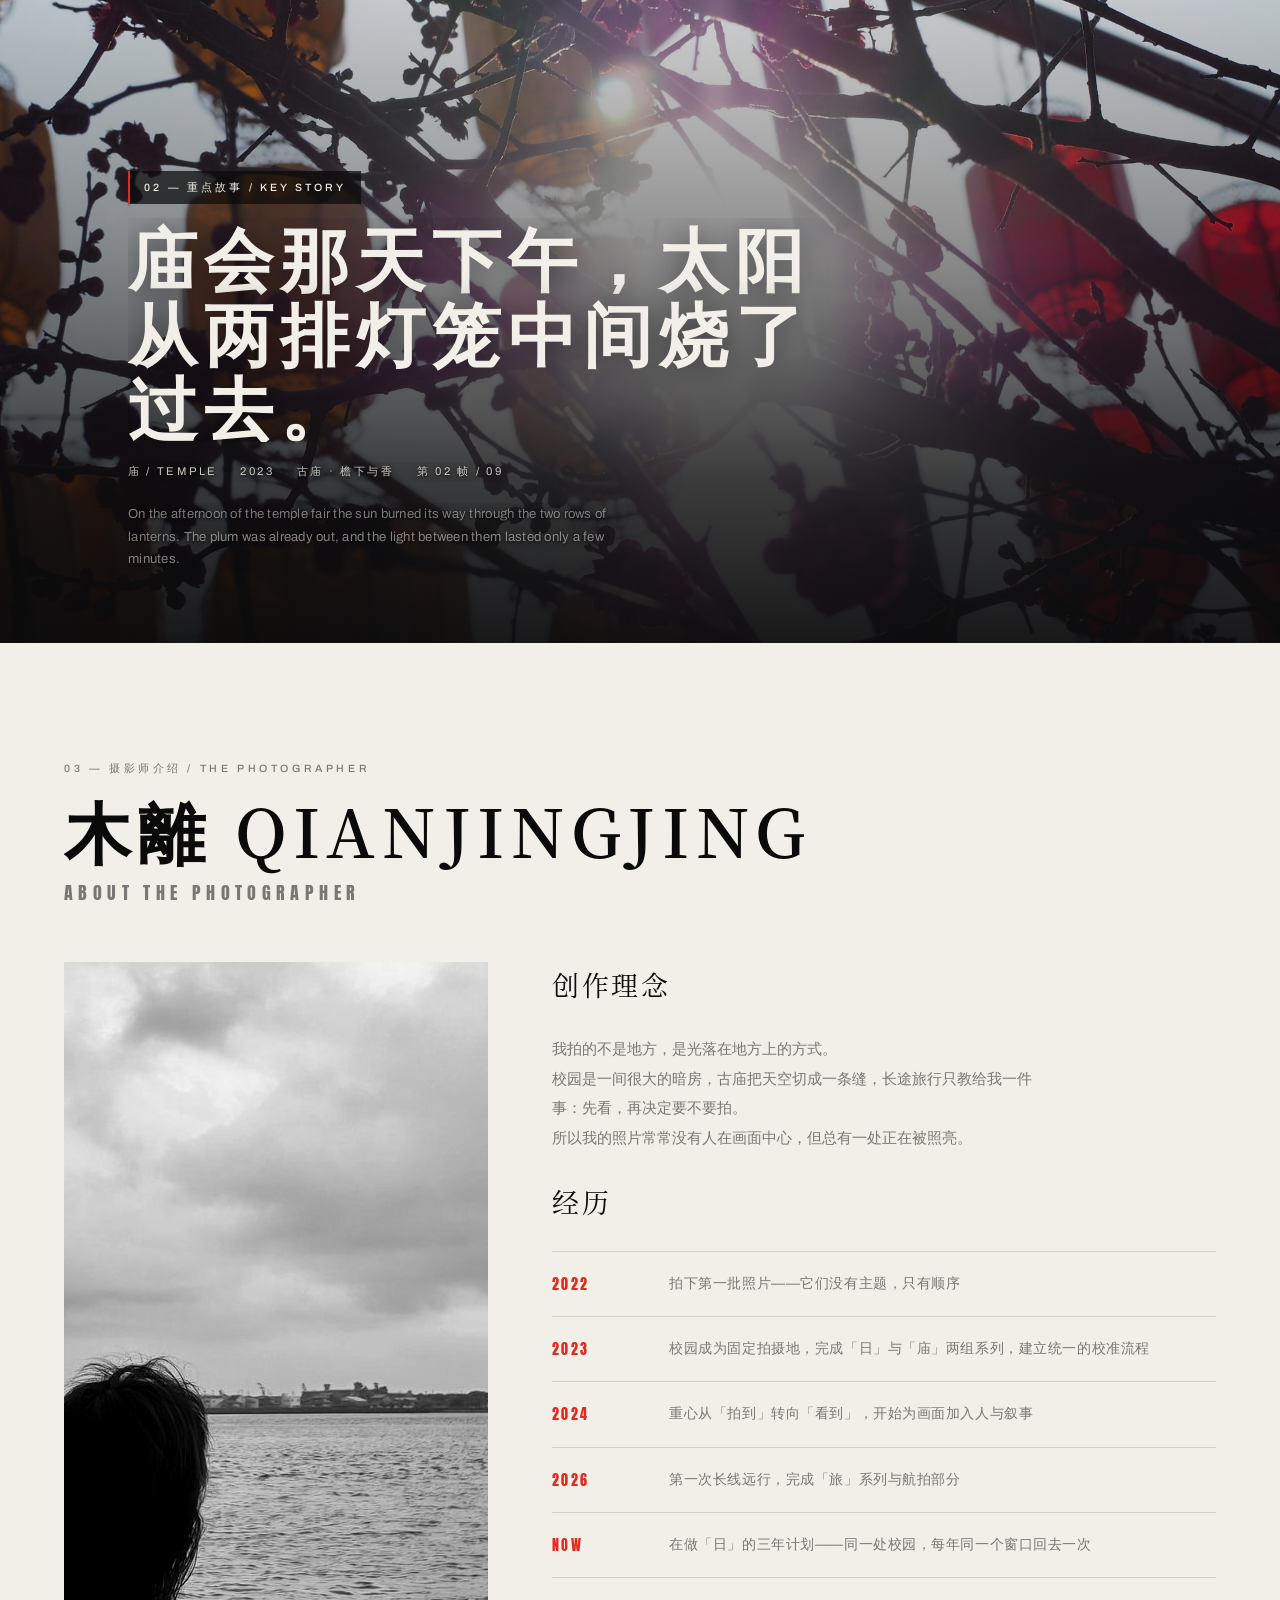
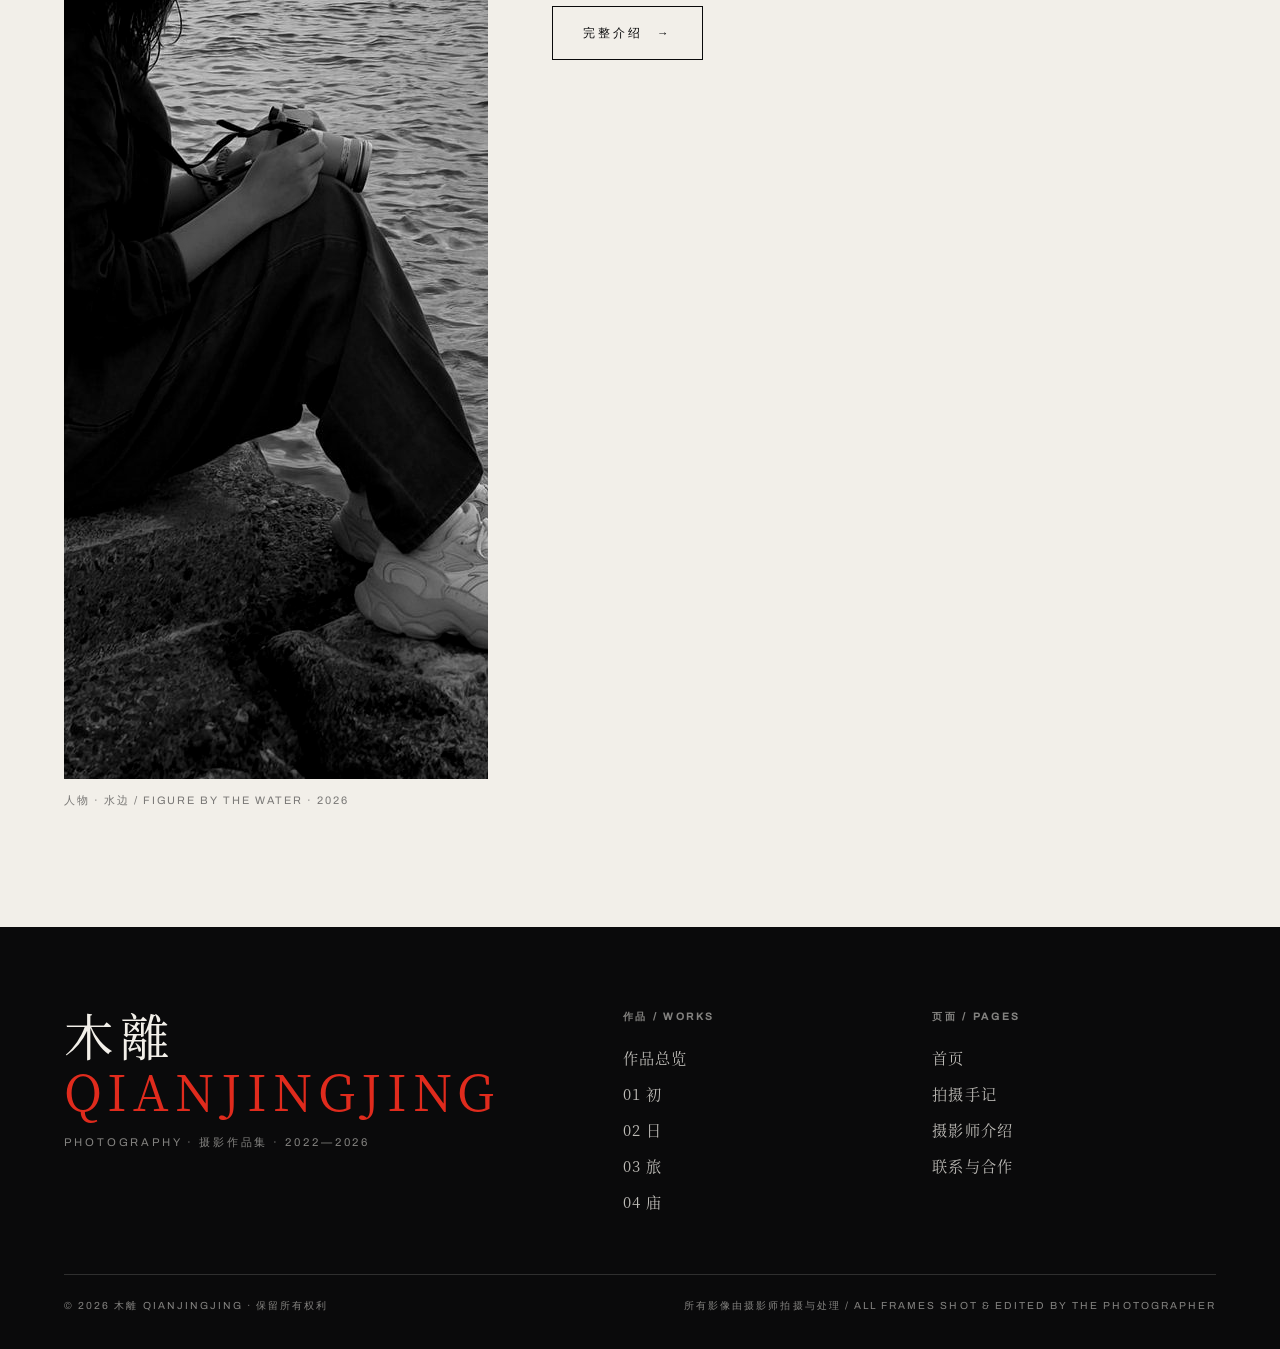
==== commit 4b94b9a6: "交互与版面：系列目录改为超链接，系列页图版不再铺满 - 首页系列目录的每一项改为指向对应系列页的真实 <a>：   悬停/聚焦时右侧预览切换到该系列封面，点击直接进入该系列 - 目录语义从 listb" ====
--- a/index.html
+++ b/index.html
@@ -60,27 +60,27 @@
       <p class="section__latin">Four series · 2022—2026</p>
     </div>
     <div class="cat">
-      <ol class="cat__list" role="listbox" aria-label="系列目录" data-reveal="up">
-        <li><button class="cat__item is-active" data-series data-src="assets/img/begin/cover-begin.jpg" data-alt="初 Learning to Press the Shutter" data-cap-cn="初 · 起步 · 街巷与水边" data-cap-en="BEGINNING" data-cap-no="01">
+      <ol class="cat__list" aria-label="系列目录" data-reveal="up">
+        <li><a class="cat__item is-active" href="series-begin.html" data-series data-src="assets/img/begin/cover-begin.jpg" data-alt="初 Learning to Press the Shutter" data-cap-cn="初 · 起步 · 街巷与水边" data-cap-en="BEGINNING" data-cap-no="01">
           <span class="cat__num">01</span>
           <span class="cat__cn">初</span>
           <span class="cat__meta">2022—2023 <i>·</i> 起步 · 街巷与水边</span>
-        </button></li>
-        <li><button class="cat__item" data-series data-src="assets/img/days/cover-days.jpg" data-alt="日 The Ordinary Hours" data-cap-cn="日 · 校园 · 树与光" data-cap-en="DAYS" data-cap-no="02">
+        </a></li>
+        <li><a class="cat__item" href="series-days.html" data-series data-src="assets/img/days/cover-days.jpg" data-alt="日 The Ordinary Hours" data-cap-cn="日 · 校园 · 树与光" data-cap-en="DAYS" data-cap-no="02">
           <span class="cat__num">02</span>
           <span class="cat__cn">日</span>
           <span class="cat__meta">2023 <i>·</i> 校园 · 树与光</span>
-        </button></li>
-        <li><button class="cat__item" data-series data-src="assets/img/journey/cover-journey.jpg" data-alt="旅 Farther Than the Map" data-cap-cn="旅 · 远方 · 一段长途" data-cap-en="JOURNEY" data-cap-no="03">
+        </a></li>
+        <li><a class="cat__item" href="series-journey.html" data-series data-src="assets/img/journey/cover-journey.jpg" data-alt="旅 Farther Than the Map" data-cap-cn="旅 · 远方 · 一段长途" data-cap-en="JOURNEY" data-cap-no="03">
           <span class="cat__num">03</span>
           <span class="cat__cn">旅</span>
           <span class="cat__meta">2026 <i>·</i> 远方 · 一段长途</span>
-        </button></li>
-        <li><button class="cat__item" data-series data-src="assets/img/temple/cover-temple.jpg" data-alt="庙 Under the Eaves" data-cap-cn="庙 · 古庙 · 檐下与香" data-cap-en="TEMPLE" data-cap-no="04">
+        </a></li>
+        <li><a class="cat__item" href="series-temple.html" data-series data-src="assets/img/temple/cover-temple.jpg" data-alt="庙 Under the Eaves" data-cap-cn="庙 · 古庙 · 檐下与香" data-cap-en="TEMPLE" data-cap-no="04">
           <span class="cat__num">04</span>
           <span class="cat__cn">庙</span>
           <span class="cat__meta">2023 <i>·</i> 古庙 · 檐下与香</span>
-        </button></li>
+        </a></li>
       </ol>
       <div class="cat__stage">
         <figure class="slot" data-slot>
--- a/assets/css/site.css
+++ b/assets/css/site.css
@@ -467,6 +467,8 @@
   gap: 4px 14px;
   width: 100%;
   text-align: left;
+  text-decoration: none;
+  color: inherit;
   padding: clamp(16px, 2.6vh, 28px) 0;
   border-bottom: 1px solid var(--rule-ink);
   position: relative;
@@ -517,7 +519,7 @@
   position: relative;
   overflow: hidden;
   width: 100%;
-  height: min(70vh, 720px);
+  height: min(62vh, 640px);
   background: var(--ink-2);
 }
 .slot__img {
@@ -543,20 +545,41 @@
 }
 .cat__cap {
   display: grid;
-  grid-template-columns: minmax(0, 1fr) auto;
+  grid-template-columns: minmax(0, 1fr) auto auto;
   gap: 8px 20px;
+  align-items: baseline;
   padding-top: 16px;
   font-size: 0.74rem;
   letter-spacing: 0.06em;
   color: var(--dim-ink);
 }
 .cat__cap b { font-family: var(--serif); font-weight: 400; font-size: 0.95rem; letter-spacing: 0.1em; color: var(--ink); }
-.cat__cap span:last-child { font-family: var(--display); letter-spacing: 0.2em; }
+.cat__cap > span { font-family: var(--display); letter-spacing: 0.2em; }
+.cat__cap-link {
+  display: inline-flex;
+  align-items: baseline;
+  gap: 8px;
+  font-family: var(--sans);
+  font-size: 0.64rem;
+  letter-spacing: 0.22em;
+  text-transform: uppercase;
+  text-decoration: none;
+  color: var(--ink);
+  border-bottom: 1px solid currentColor;
+  padding-bottom: 3px;
+  white-space: nowrap;
+  transition: color 0.4s var(--ease);
+}
+.cat__cap-link i { font-style: normal; transition: transform 0.5s var(--ease); }
+.cat__cap-link:hover { color: var(--accent); }
+.cat__cap-link:hover i { transform: translateX(5px); }
 
 @media (max-width: 900px) {
   .cat { grid-template-columns: minmax(0, 1fr); }
   .cat__stage { position: static; }
   .slot { height: min(58vh, 480px); }
+  .cat__cap { grid-template-columns: minmax(0, 1fr) auto; }
+  .cat__cap-link { grid-column: 1 / -1; justify-self: start; margin-top: 4px; }
 }
 
 /* ---------- 10. Text interlude (breathing room) ---------- */
@@ -644,6 +667,12 @@
 /* ---------- 12. Plates (series pages) ---------- */
 .plate {
   margin-block: clamp(70px, 13vh, 170px);
+}
+/* a single photograph should sit on the page with air around it,
+   never run from edge to edge */
+.plate--full {
+  max-width: min(1160px, 78vw);
+  margin-inline: auto;
 }
 .plate__frame {
   position: relative;
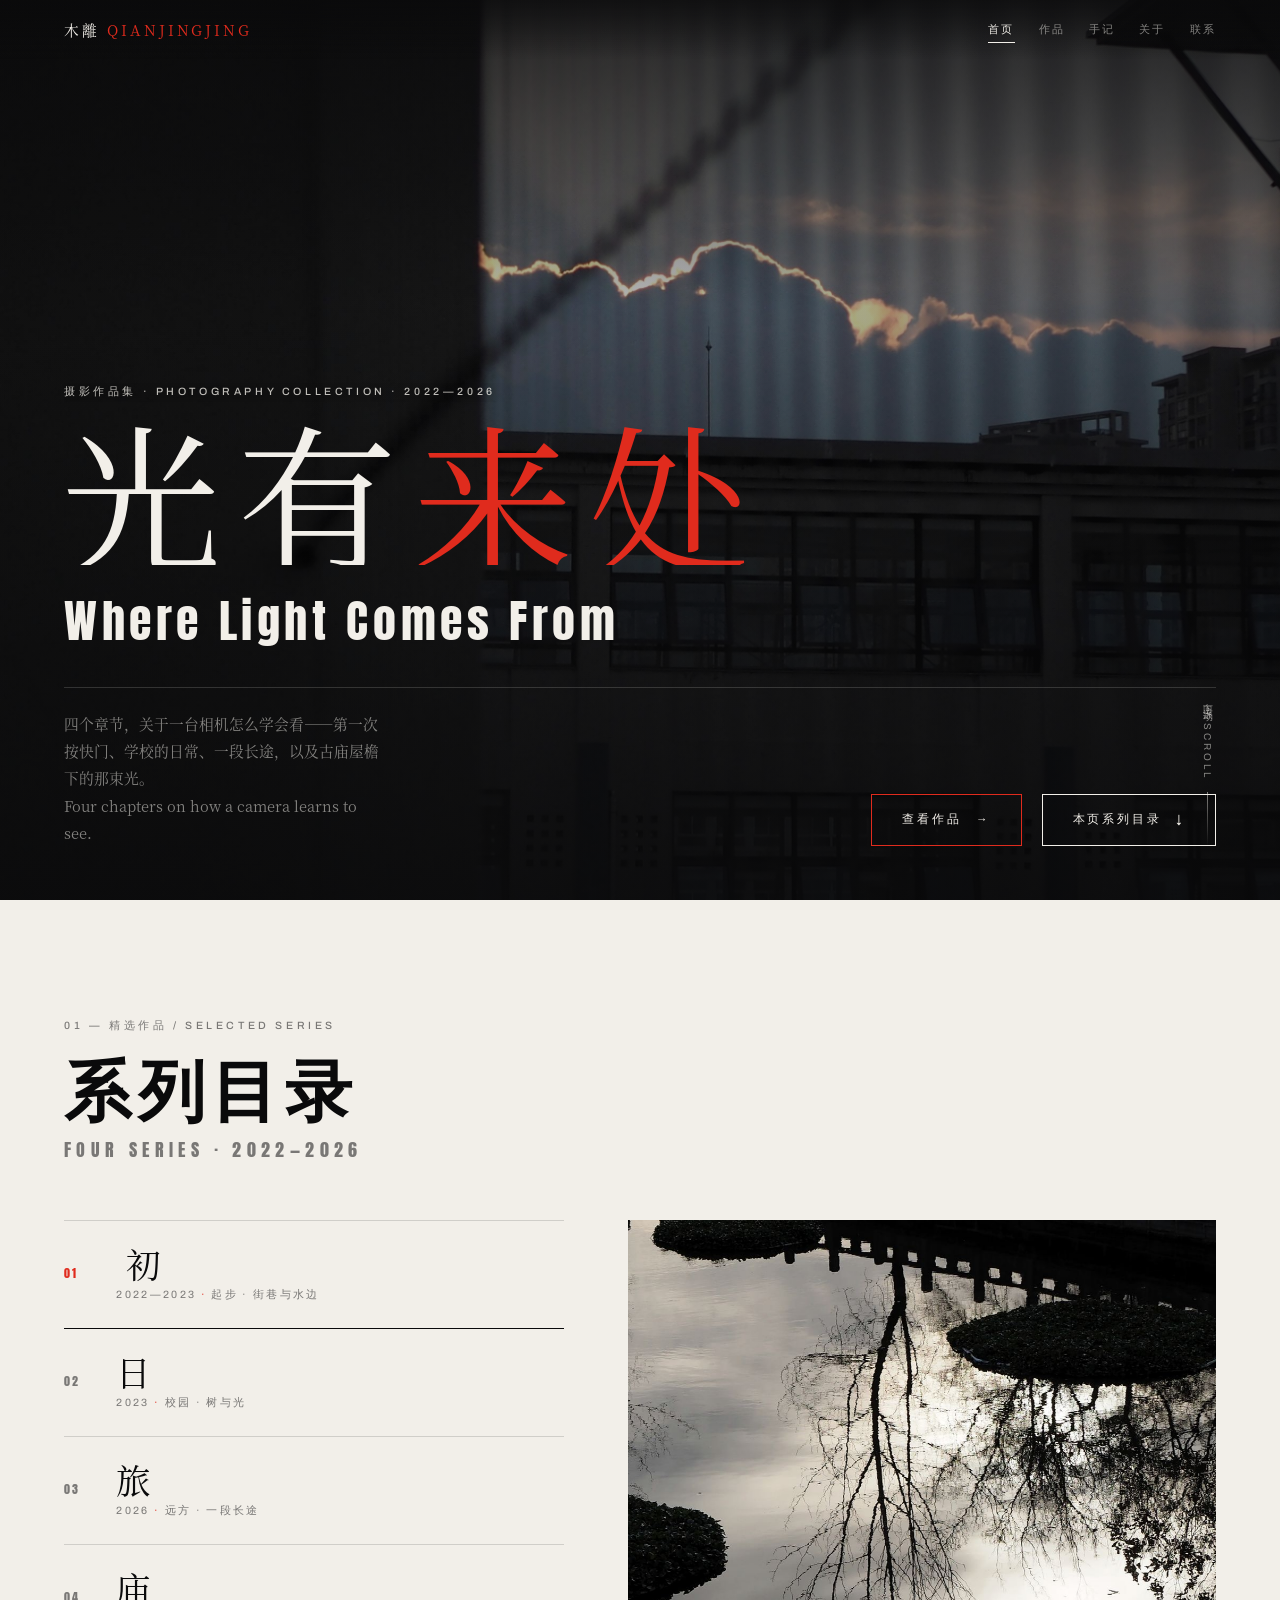
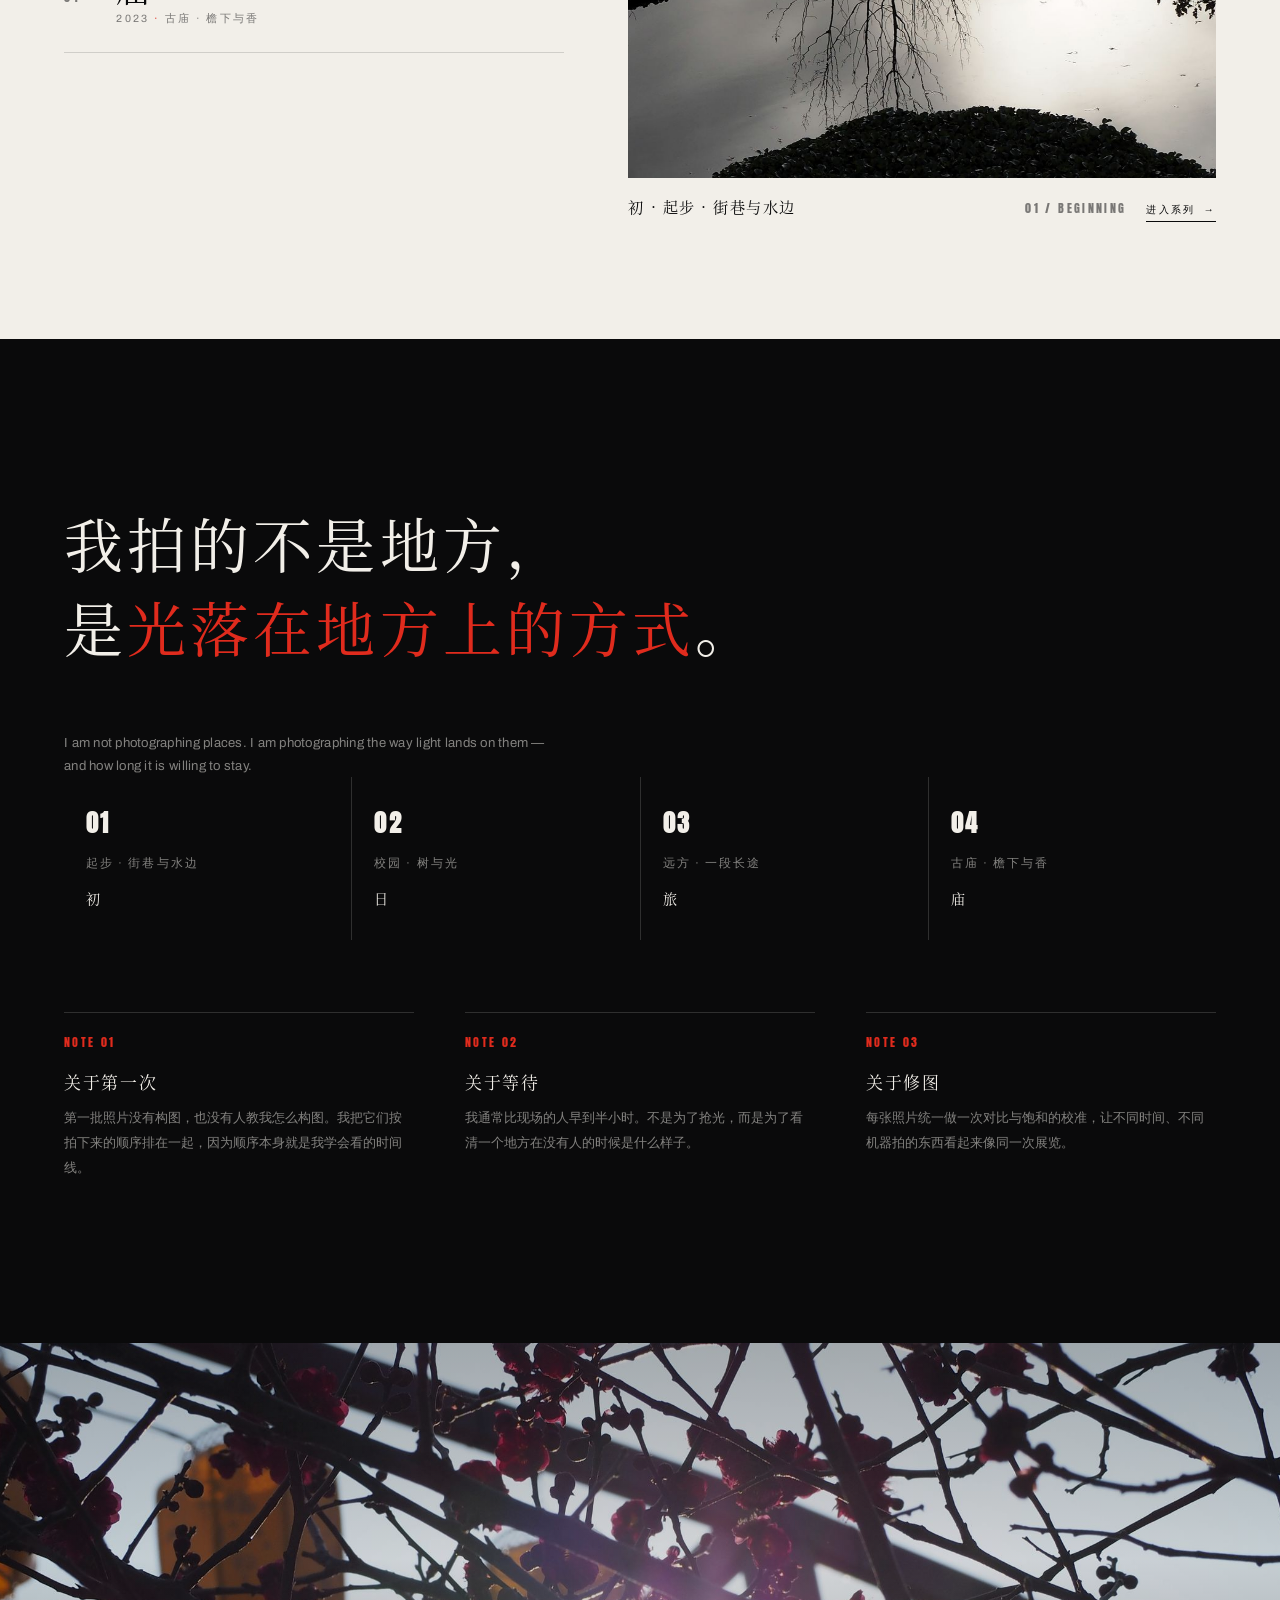
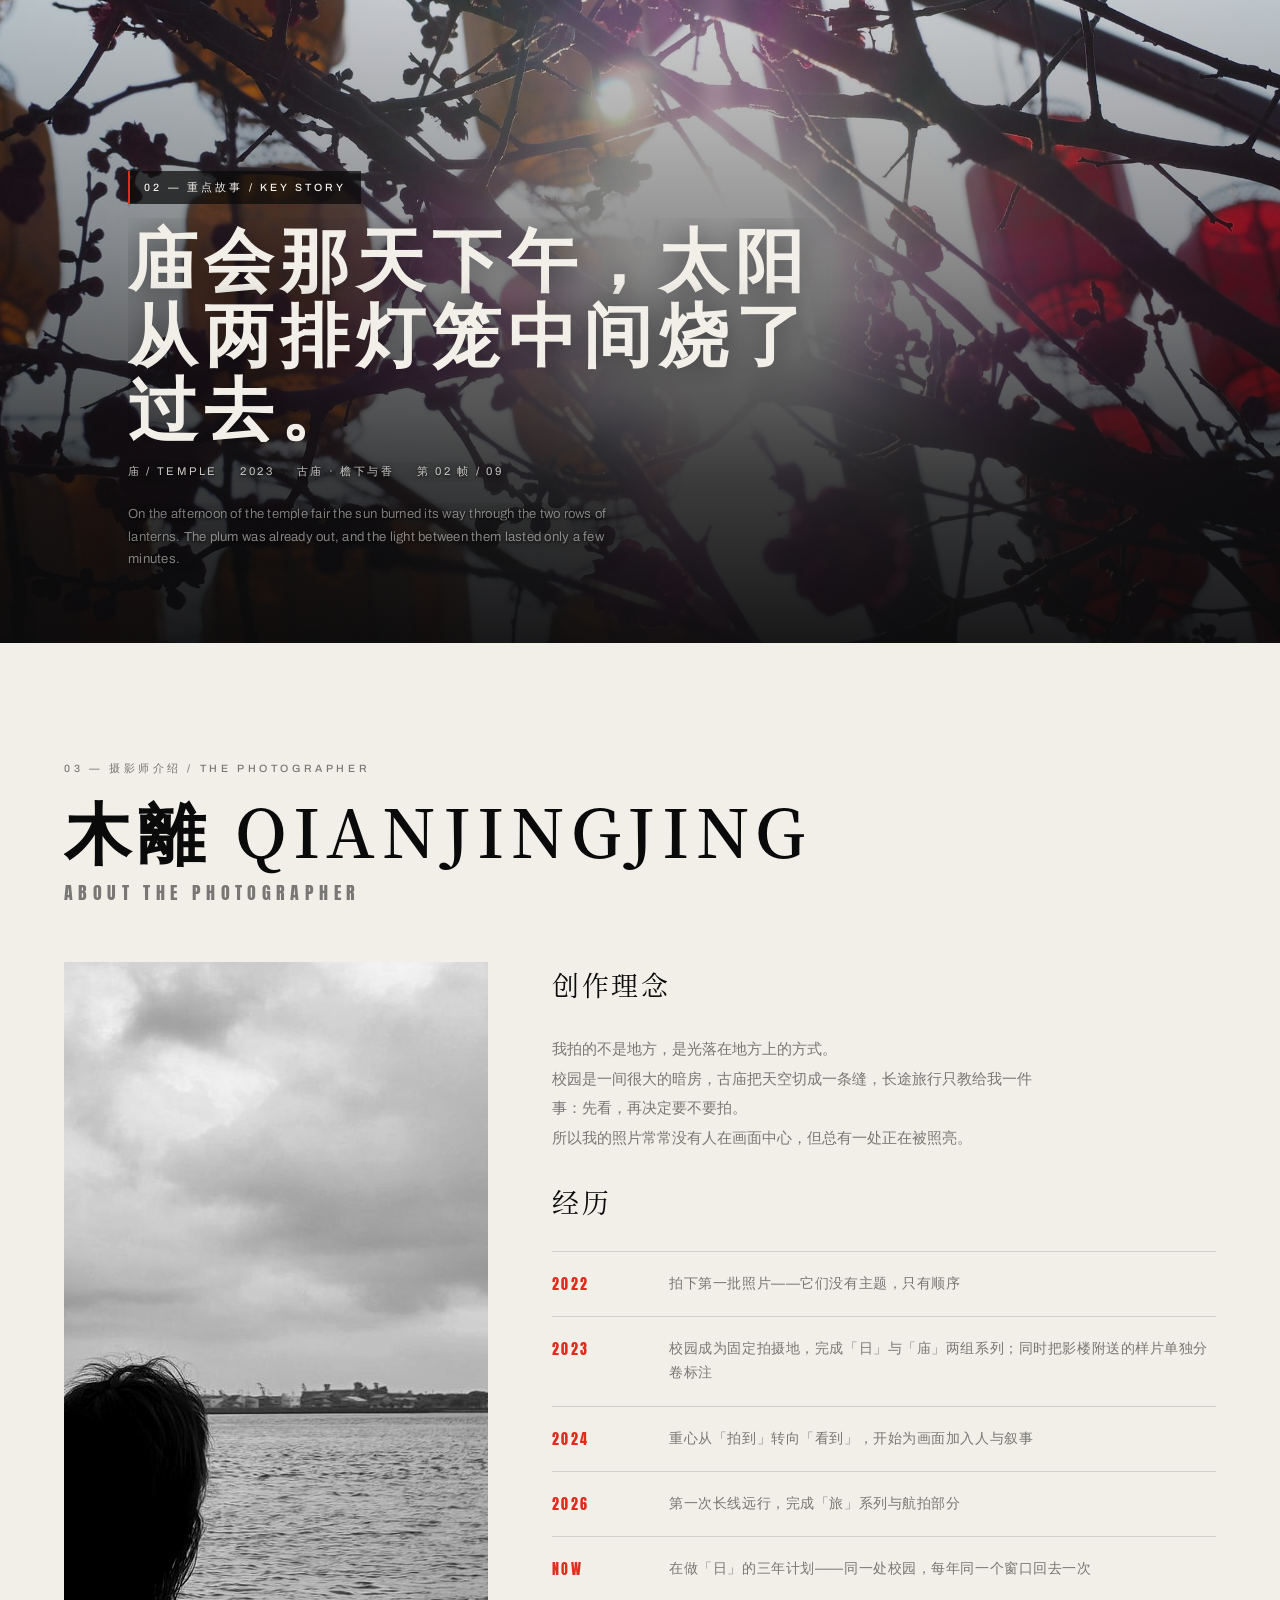
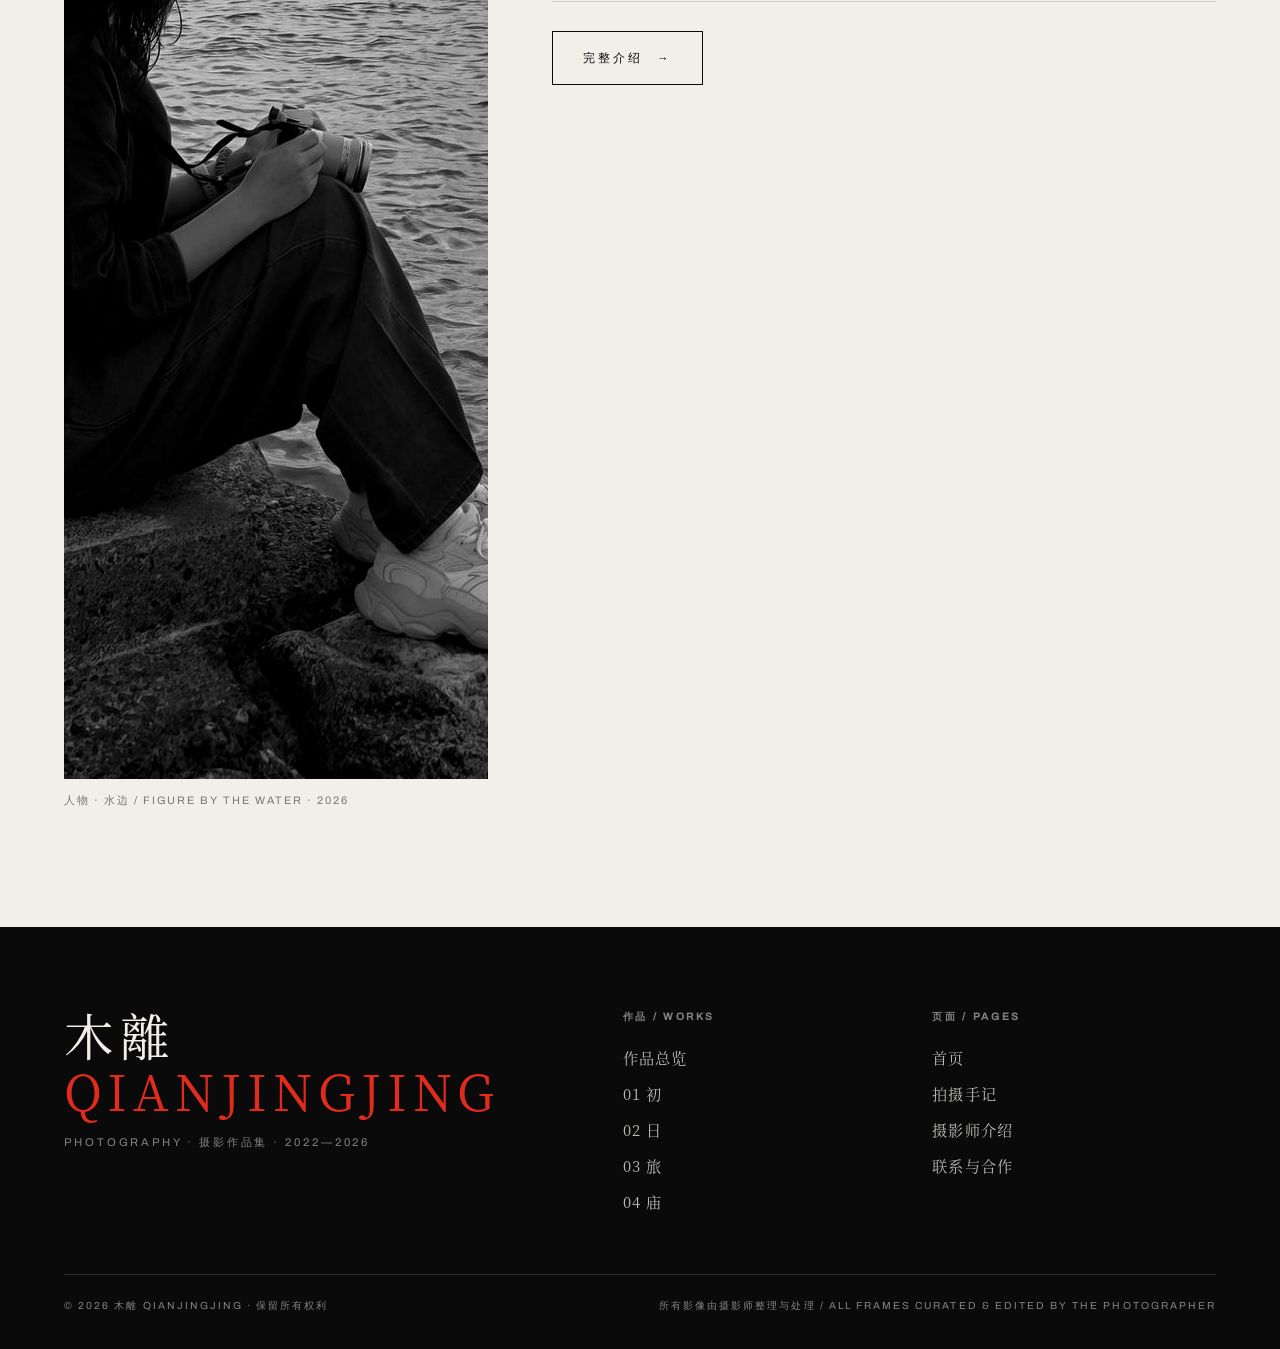
==== commit b4e05770: "初系列：纳入影楼样片并单独成卷（卷二） - set1 中 8 张 retouch_* 影楼样片纳入「初」系列，排在自摄六帧之后 - 自摄与样片之间加入分隔页（卷二 / PART TWO · 影楼样片）" ====
--- a/index.html
+++ b/index.html
@@ -153,7 +153,7 @@
         <h3 data-reveal="up">经历</h3>
         <div class="cv" data-reveal="up">
           <div class="cv__row"><b>2022</b><span>拍下第一批照片——它们没有主题，只有顺序</span></div>
-          <div class="cv__row"><b>2023</b><span>校园成为固定拍摄地，完成「日」与「庙」两组系列，建立统一的校准流程</span></div>
+          <div class="cv__row"><b>2023</b><span>校园成为固定拍摄地，完成「日」与「庙」两组系列；同时把影楼附送的样片单独分卷标注</span></div>
           <div class="cv__row"><b>2024</b><span>重心从「拍到」转向「看到」，开始为画面加入人与叙事</span></div>
           <div class="cv__row"><b>2026</b><span>第一次长线远行，完成「旅」系列与航拍部分</span></div>
           <div class="cv__row"><b>NOW</b><span>在做「日」的三年计划——同一处校园，每年同一个窗口回去一次</span></div>
@@ -190,7 +190,7 @@
     </div>
     <div class="foot__bottom">
       <span>© <span data-year>2026</span> 木離 QIANJINGJING · 保留所有权利</span>
-      <span>所有影像由摄影师拍摄与处理 / All frames shot &amp; edited by the photographer</span>
+      <span>所有影像由摄影师整理与处理 / All frames curated &amp; edited by the photographer</span>
     </div>
   </div>
 </footer>
--- a/assets/css/site.css
+++ b/assets/css/site.css
@@ -706,6 +706,24 @@
 .duo { display: grid; grid-template-columns: repeat(2, minmax(0, 1fr)); gap: clamp(16px, 2.4vw, 34px); }
 @media (max-width: 760px) { .duo { grid-template-columns: minmax(0, 1fr); } }
 
+/* a divider that marks where a series changes character */
+.split { max-width: 74ch; }
+.split__title {
+  font-family: var(--serif);
+  font-weight: 400;
+  font-size: clamp(1.8rem, 5vw, 3.4rem);
+  letter-spacing: 0.12em;
+  margin: 12px 0 20px;
+}
+.split::before {
+  content: "";
+  display: block;
+  width: 100%;
+  height: 1px;
+  background: var(--rule);
+  margin-bottom: clamp(22px, 3vh, 40px);
+}
+
 .quote {
   font-family: var(--serif);
   font-size: clamp(1.15rem, 2.5vw, 2.05rem);
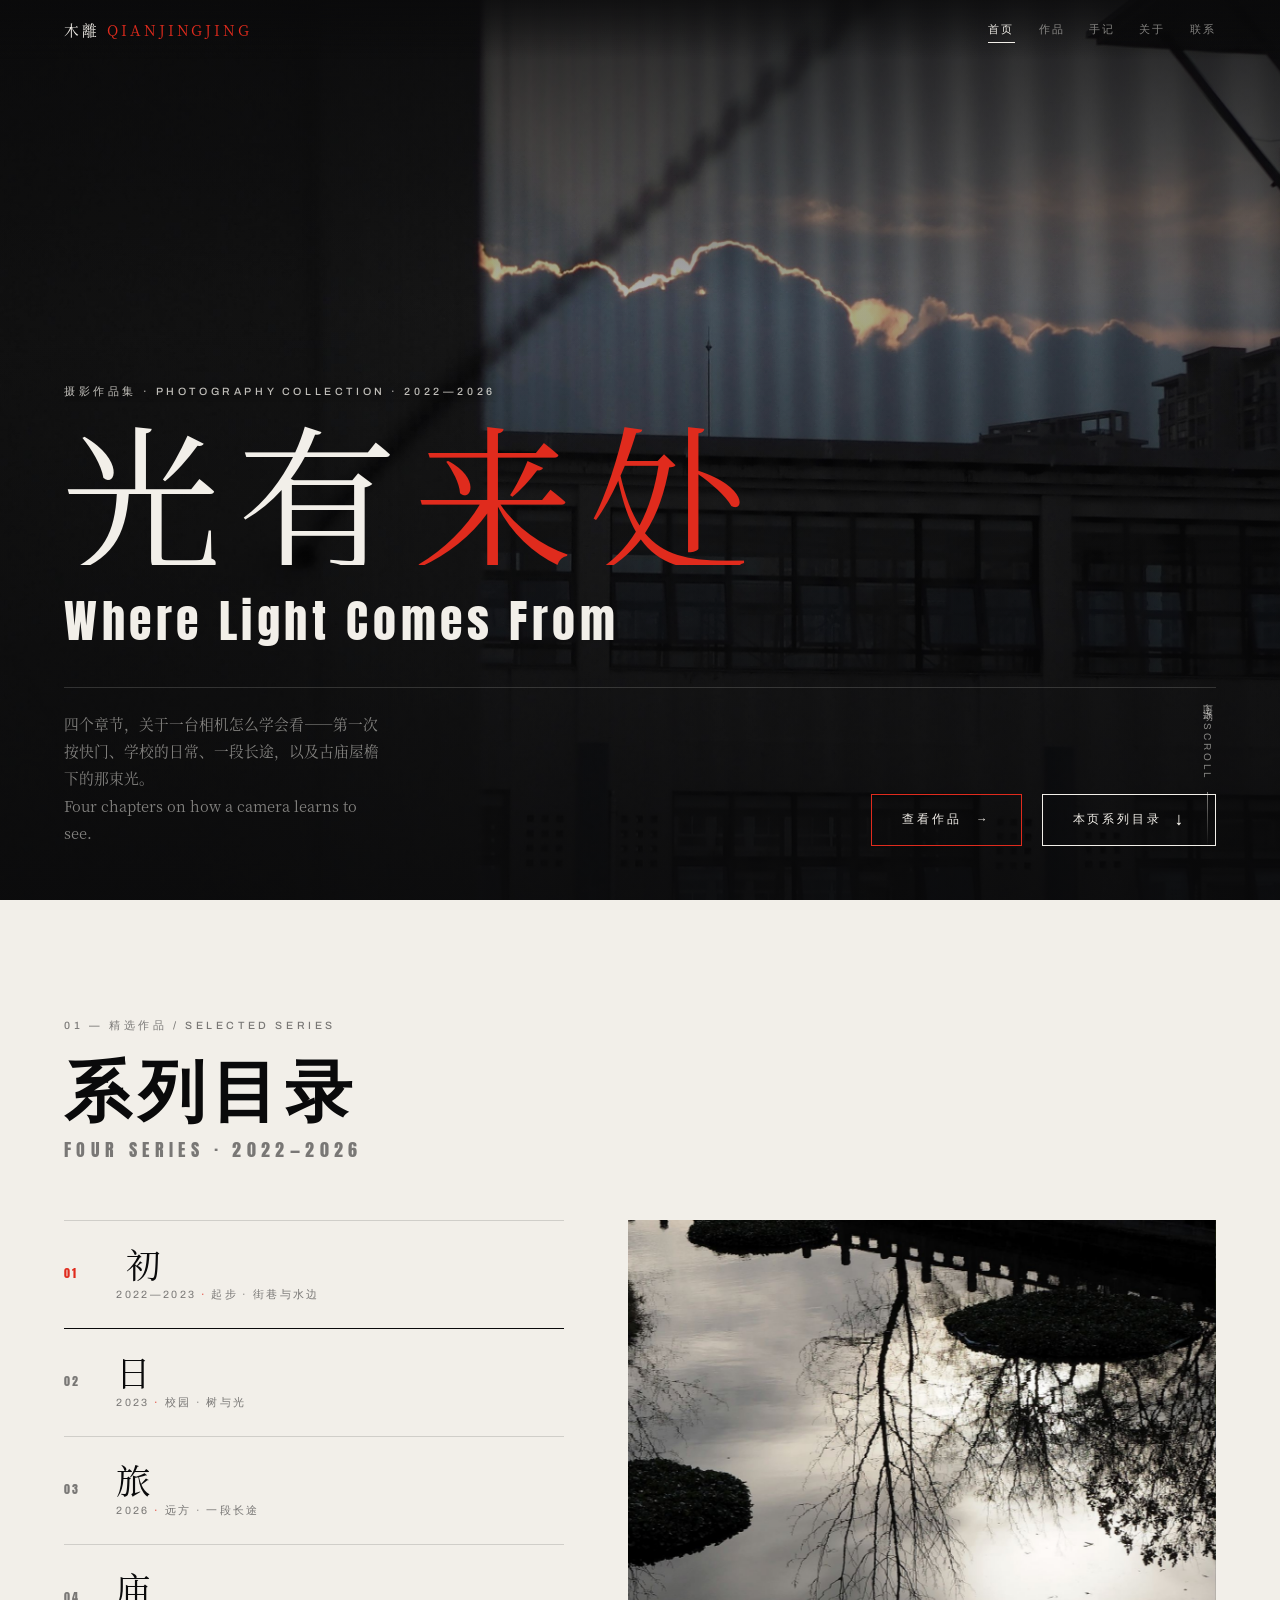
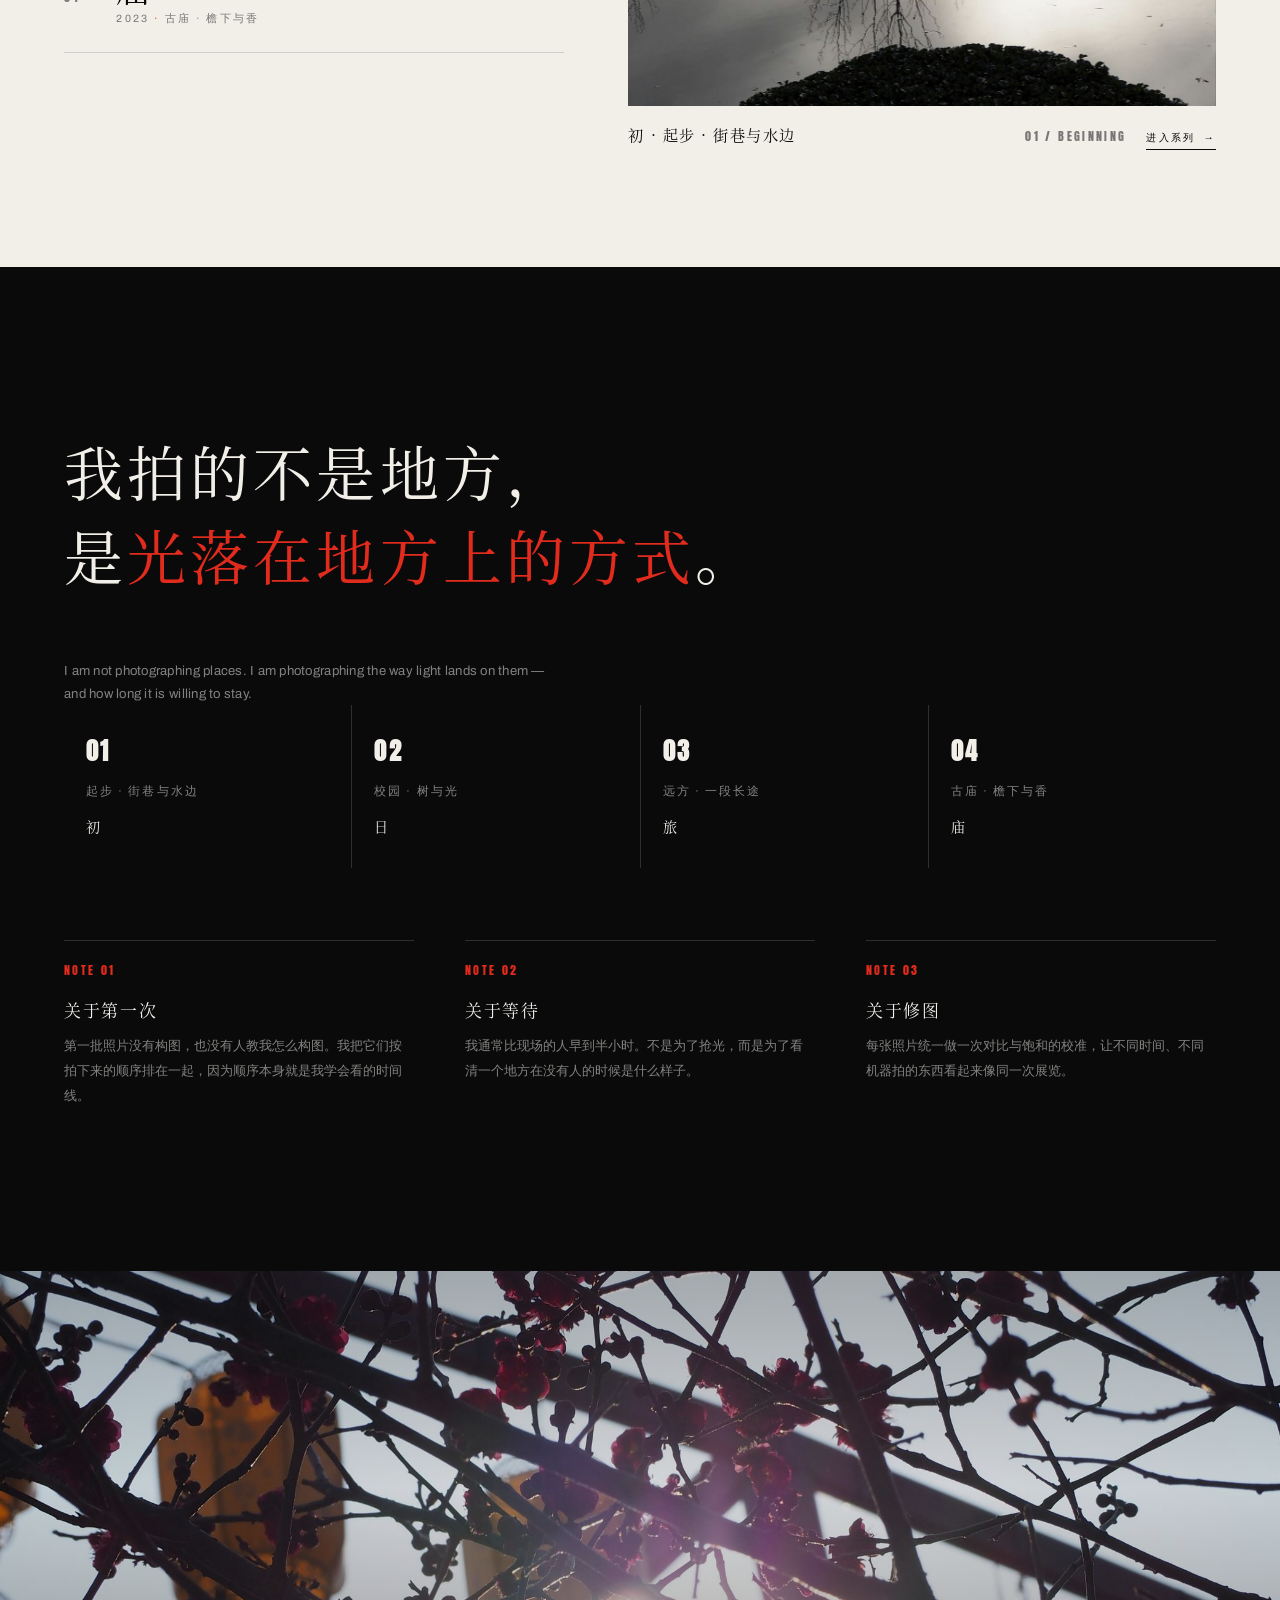
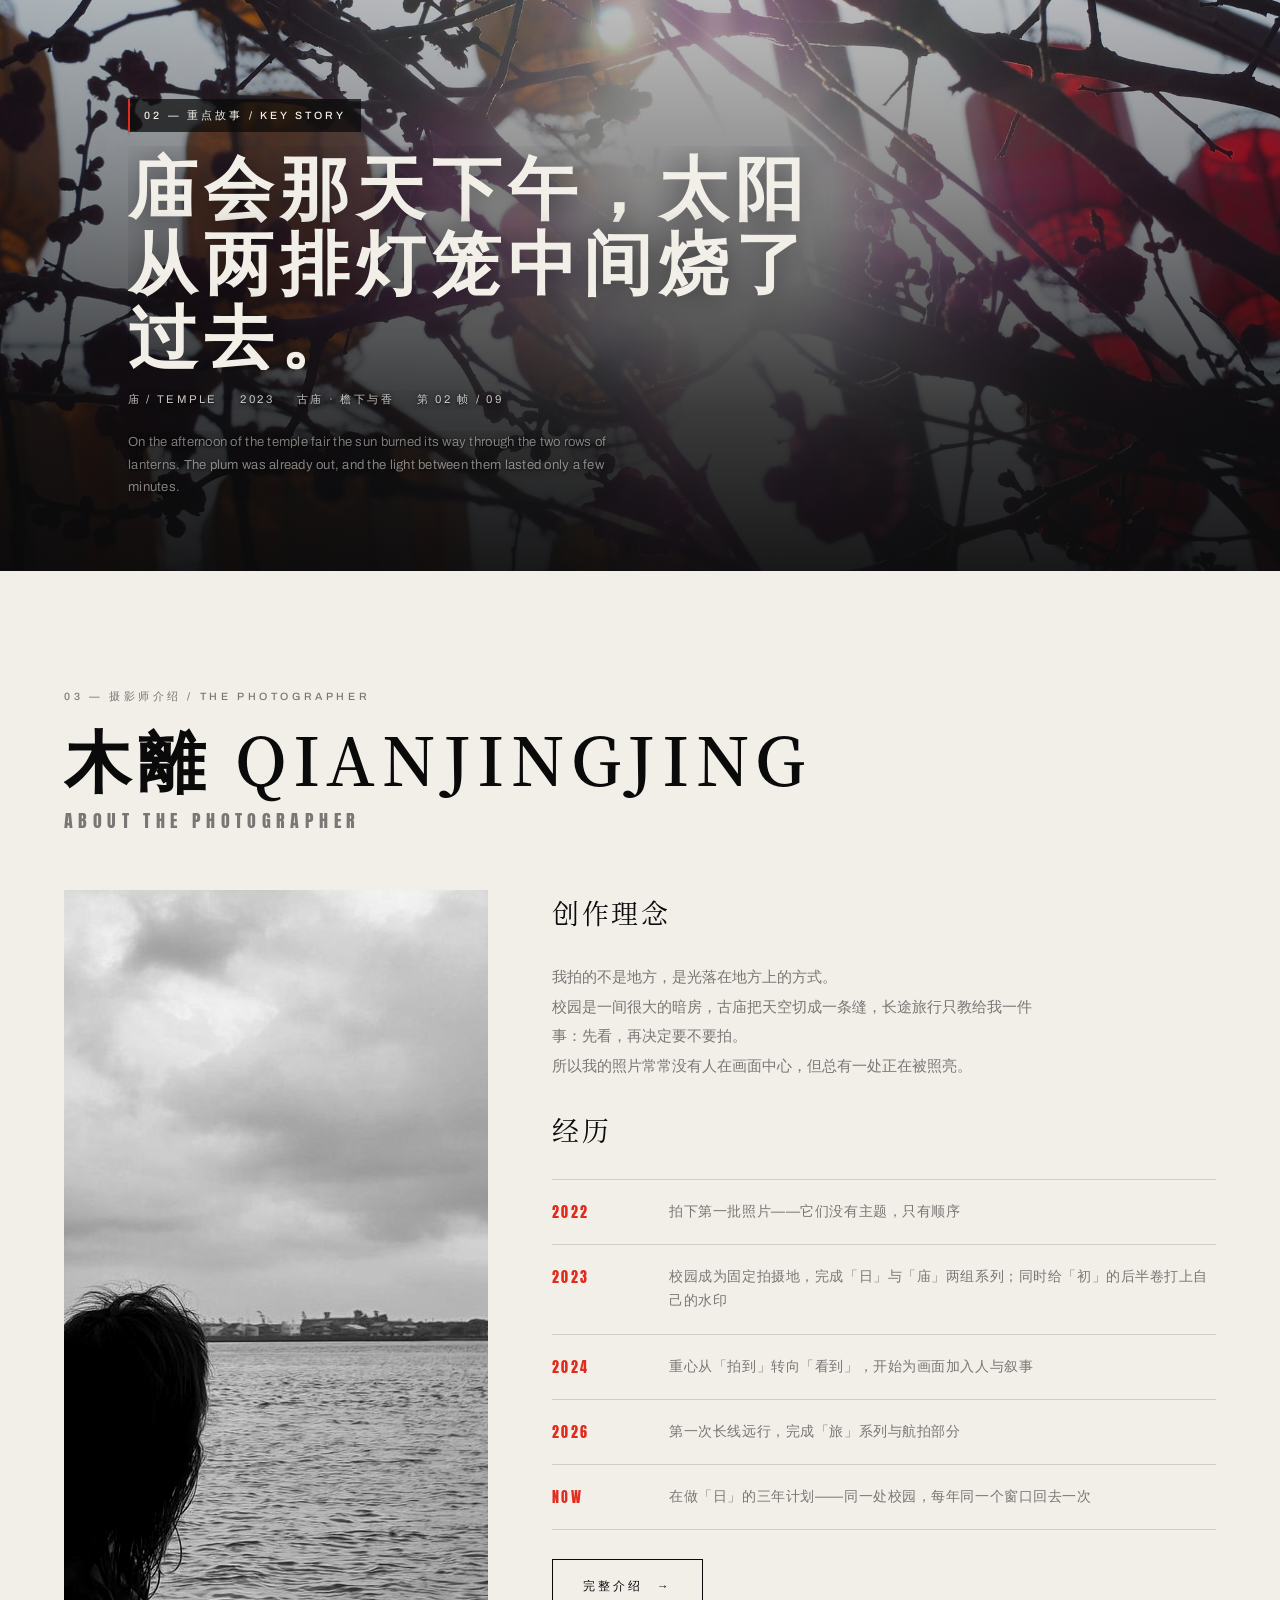
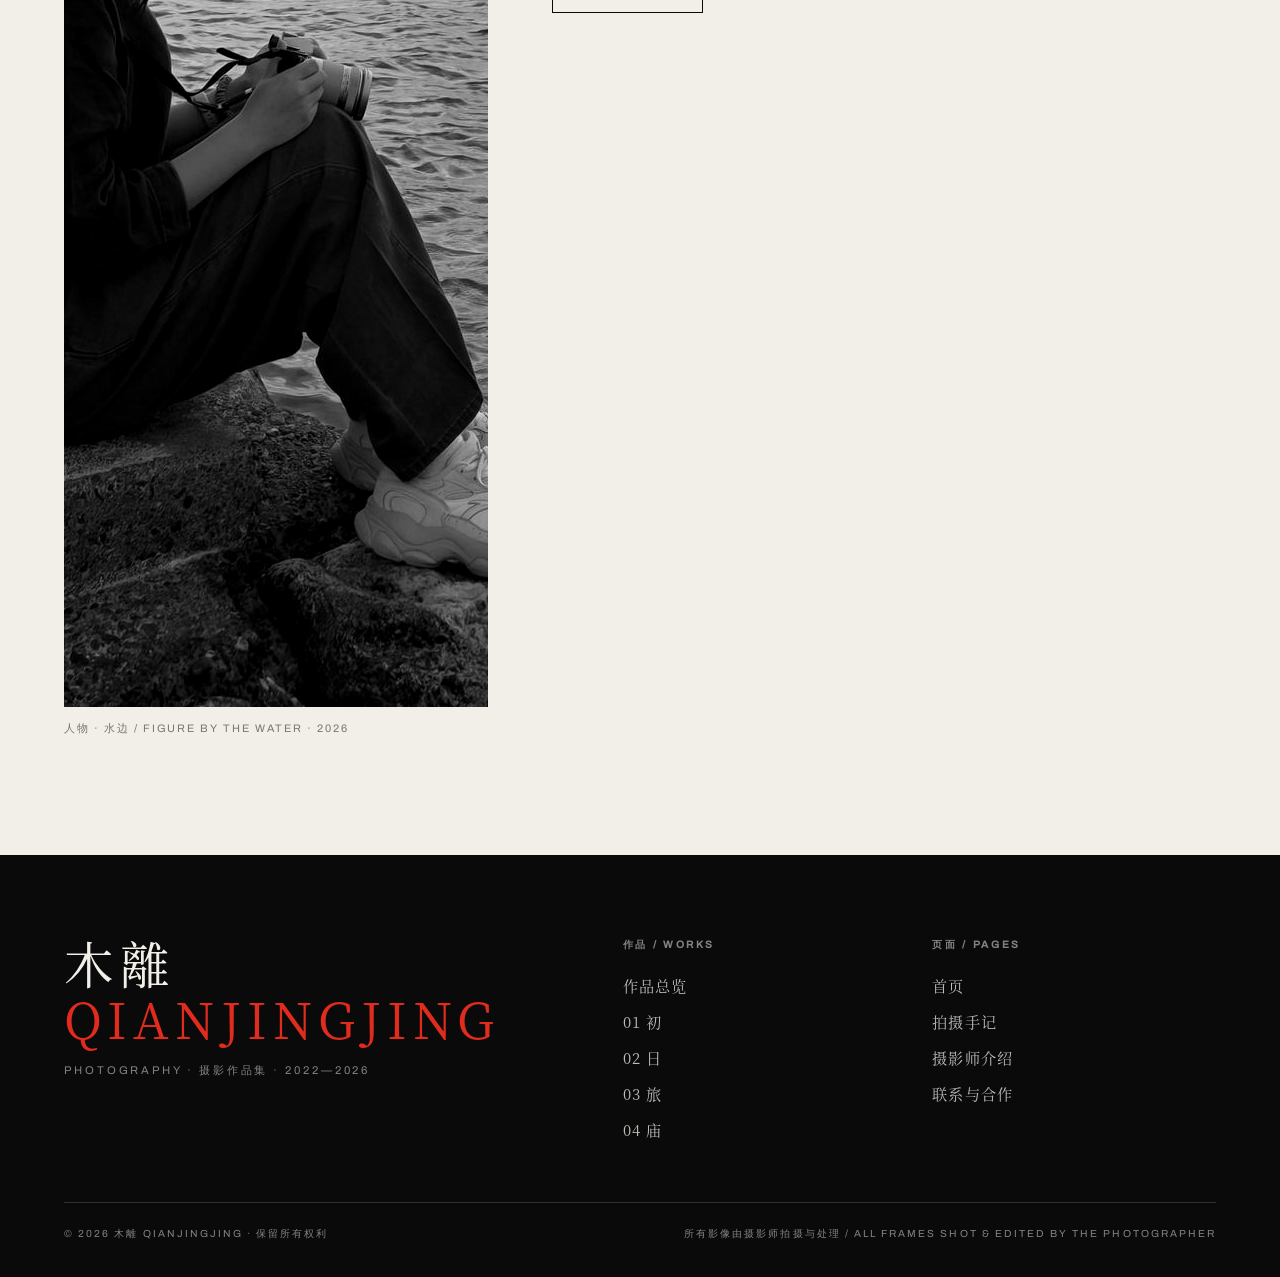
==== commit f09cc43e: "文案与版面：卷二改为摄影师自摄并标明自打水印，图版进一步收窄 - 「初」卷二由「影楼样片」改为「花与影」，写明这八帧同样出自摄影师之手，   画面上的 Pe.Daphine vortex 2023 是" ====
--- a/index.html
+++ b/index.html
@@ -153,7 +153,7 @@
         <h3 data-reveal="up">经历</h3>
         <div class="cv" data-reveal="up">
           <div class="cv__row"><b>2022</b><span>拍下第一批照片——它们没有主题，只有顺序</span></div>
-          <div class="cv__row"><b>2023</b><span>校园成为固定拍摄地，完成「日」与「庙」两组系列；同时把影楼附送的样片单独分卷标注</span></div>
+          <div class="cv__row"><b>2023</b><span>校园成为固定拍摄地，完成「日」与「庙」两组系列；同时给「初」的后半卷打上自己的水印</span></div>
           <div class="cv__row"><b>2024</b><span>重心从「拍到」转向「看到」，开始为画面加入人与叙事</span></div>
           <div class="cv__row"><b>2026</b><span>第一次长线远行，完成「旅」系列与航拍部分</span></div>
           <div class="cv__row"><b>NOW</b><span>在做「日」的三年计划——同一处校园，每年同一个窗口回去一次</span></div>
@@ -190,7 +190,7 @@
     </div>
     <div class="foot__bottom">
       <span>© <span data-year>2026</span> 木離 QIANJINGJING · 保留所有权利</span>
-      <span>所有影像由摄影师整理与处理 / All frames curated &amp; edited by the photographer</span>
+      <span>所有影像由摄影师拍摄与处理 / All frames shot &amp; edited by the photographer</span>
     </div>
   </div>
 </footer>
--- a/assets/css/site.css
+++ b/assets/css/site.css
@@ -519,7 +519,7 @@
   position: relative;
   overflow: hidden;
   width: 100%;
-  height: min(62vh, 640px);
+  height: min(54vh, 560px);
   background: var(--ink-2);
 }
 .slot__img {
@@ -671,8 +671,20 @@
 /* a single photograph should sit on the page with air around it,
    never run from edge to edge */
 .plate--full {
-  max-width: min(1160px, 78vw);
+  max-width: min(1040px, 70vw);
   margin-inline: auto;
+}
+/* a portrait frame has to be narrower than a landscape one, otherwise
+   its height alone runs past the screen and the photo stops feeling
+   like a photograph on a page */
+.plate--full.plate--tall {
+  max-width: min(660px, 46vw);
+}
+/* on a phone the page is already narrow: keep the margin, but let the
+   photograph own most of the width so it does not read as a thumbnail */
+@media (max-width: 760px) {
+  .plate--full { max-width: min(1040px, 86vw); }
+  .plate--full.plate--tall { max-width: min(660px, 74vw); }
 }
 .plate__frame {
   position: relative;
